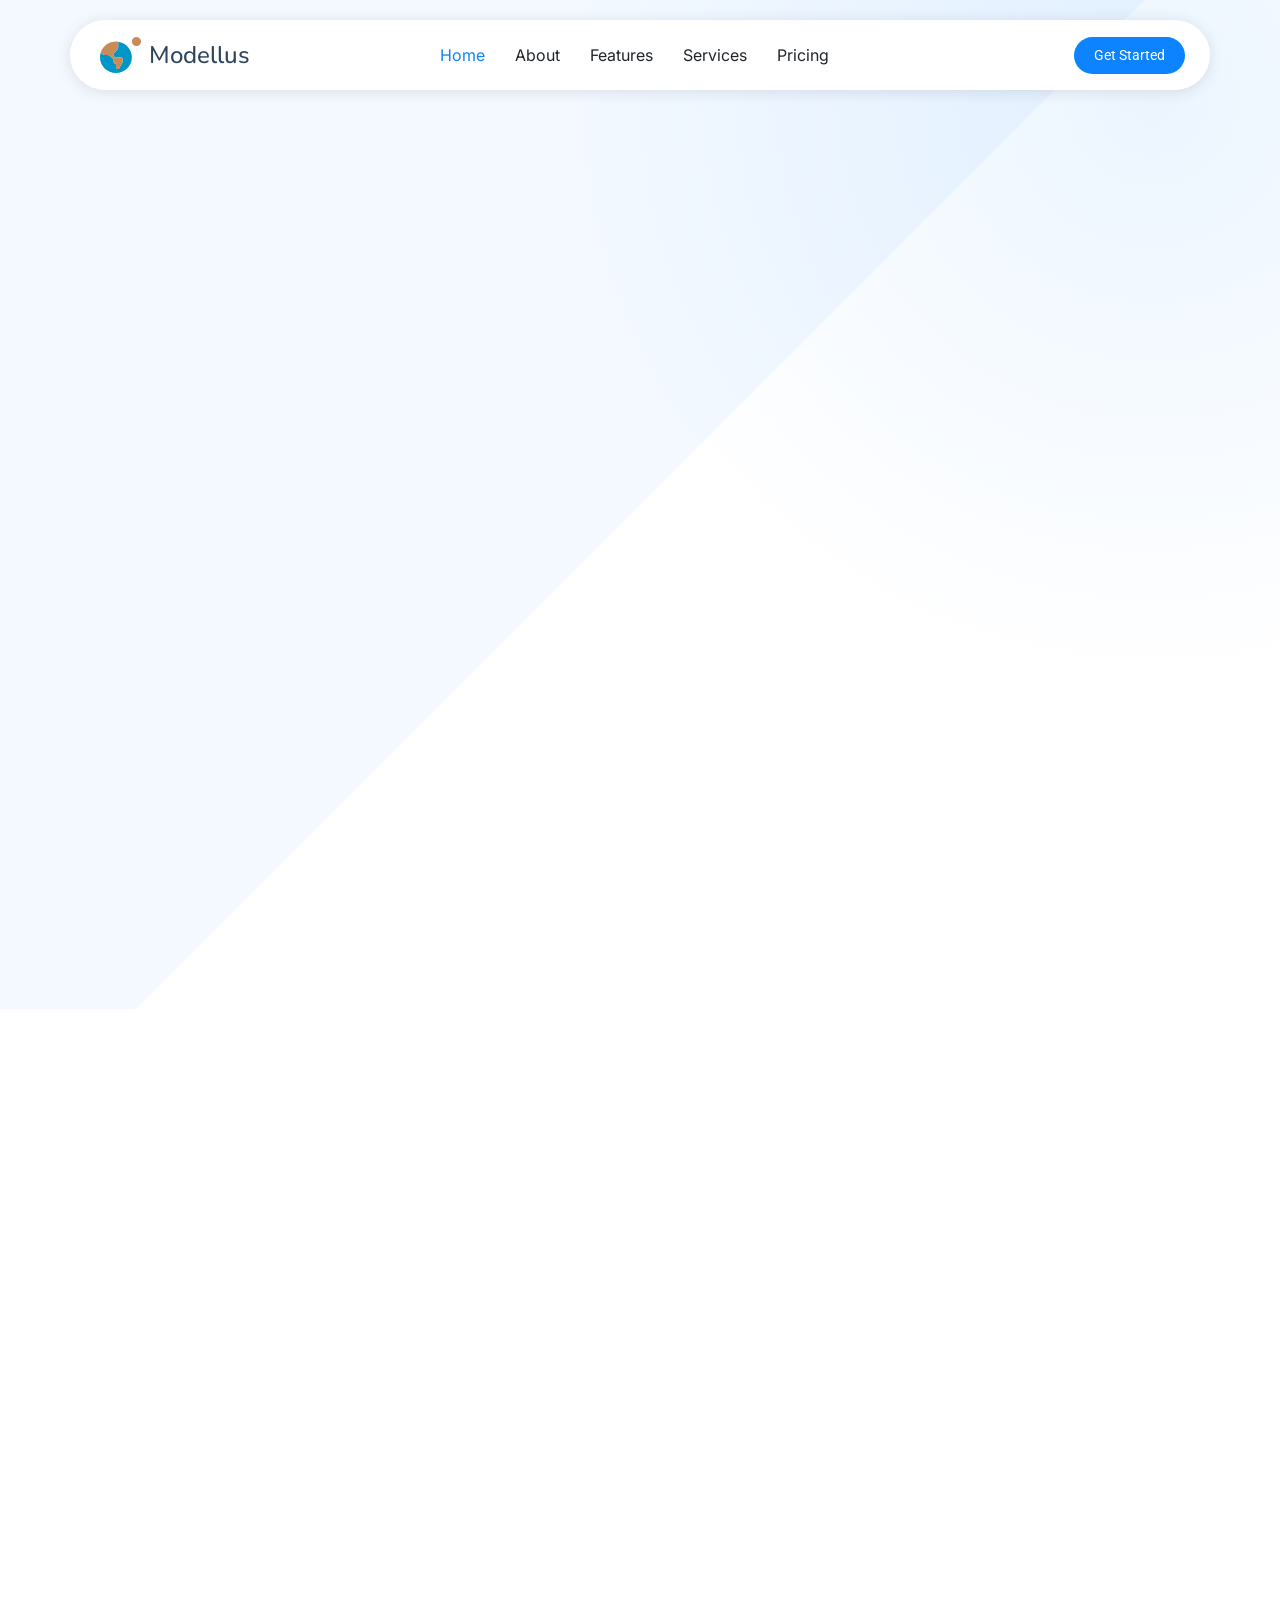
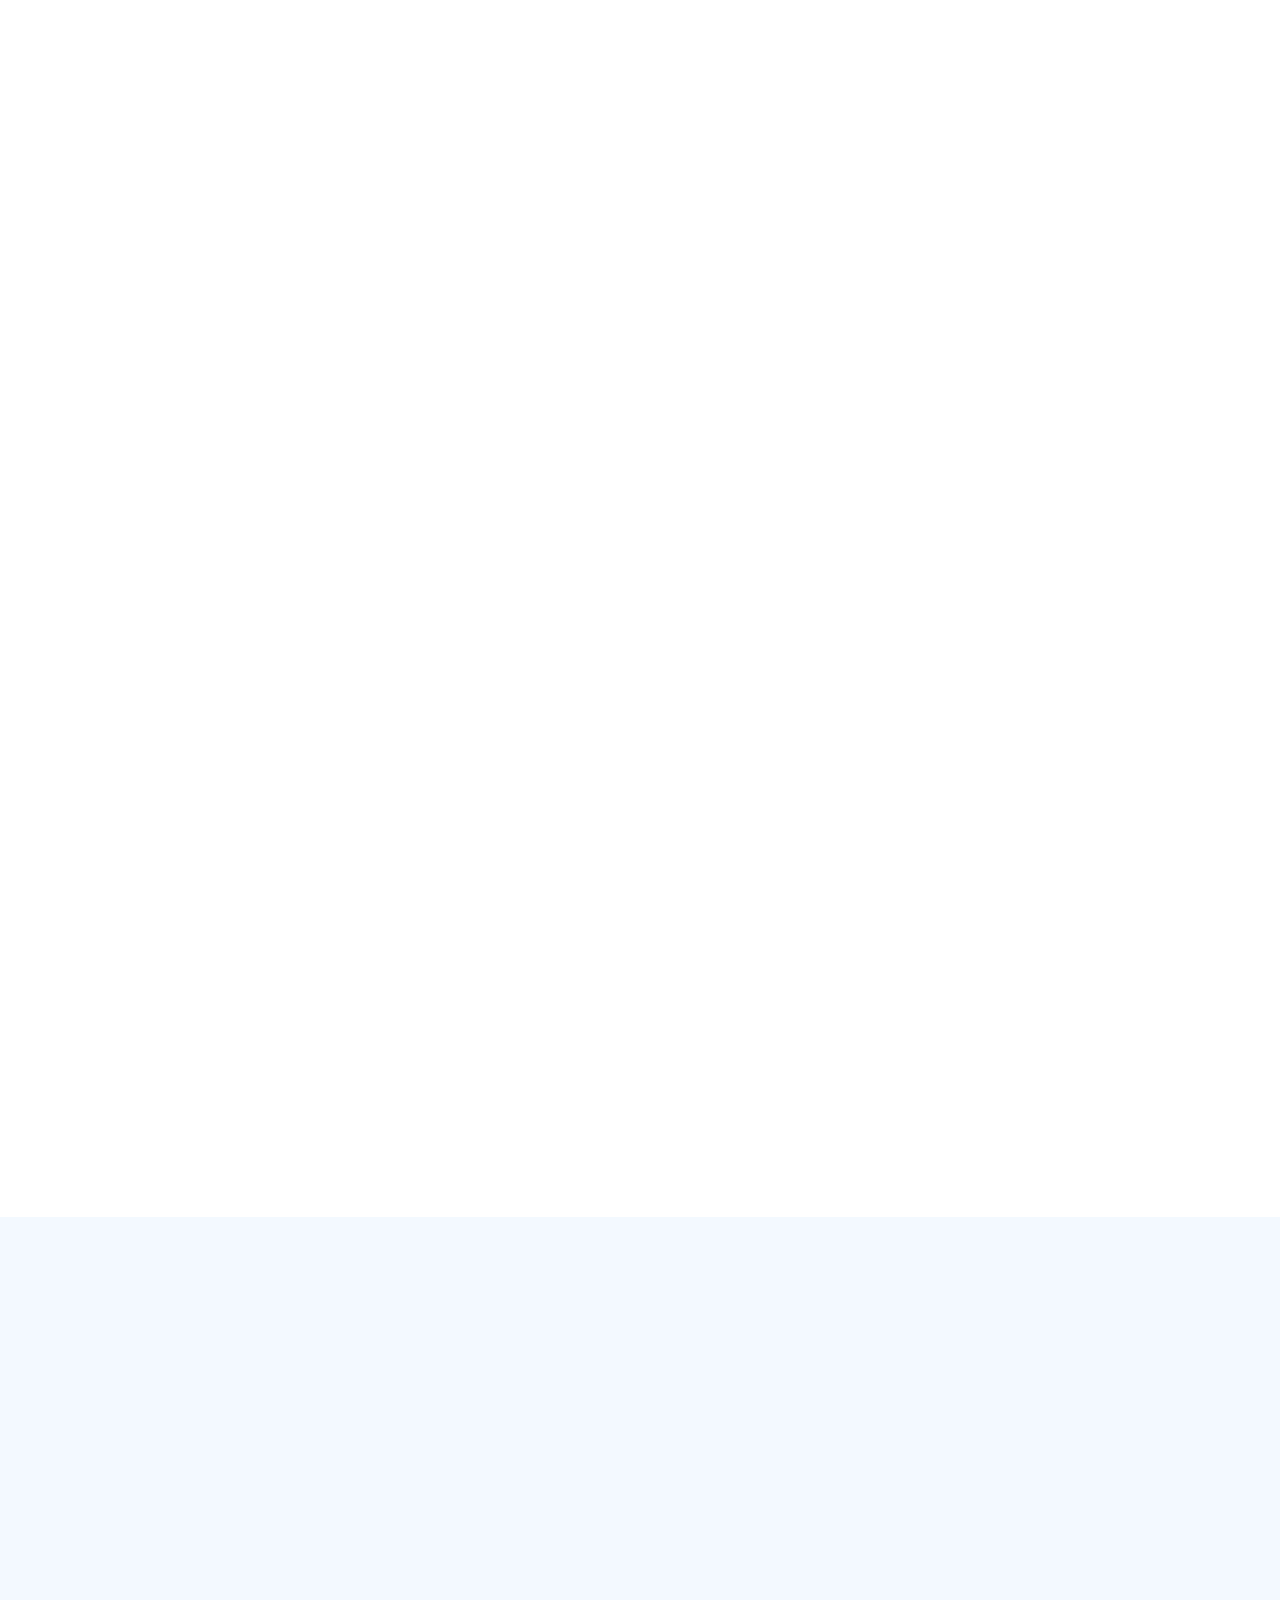
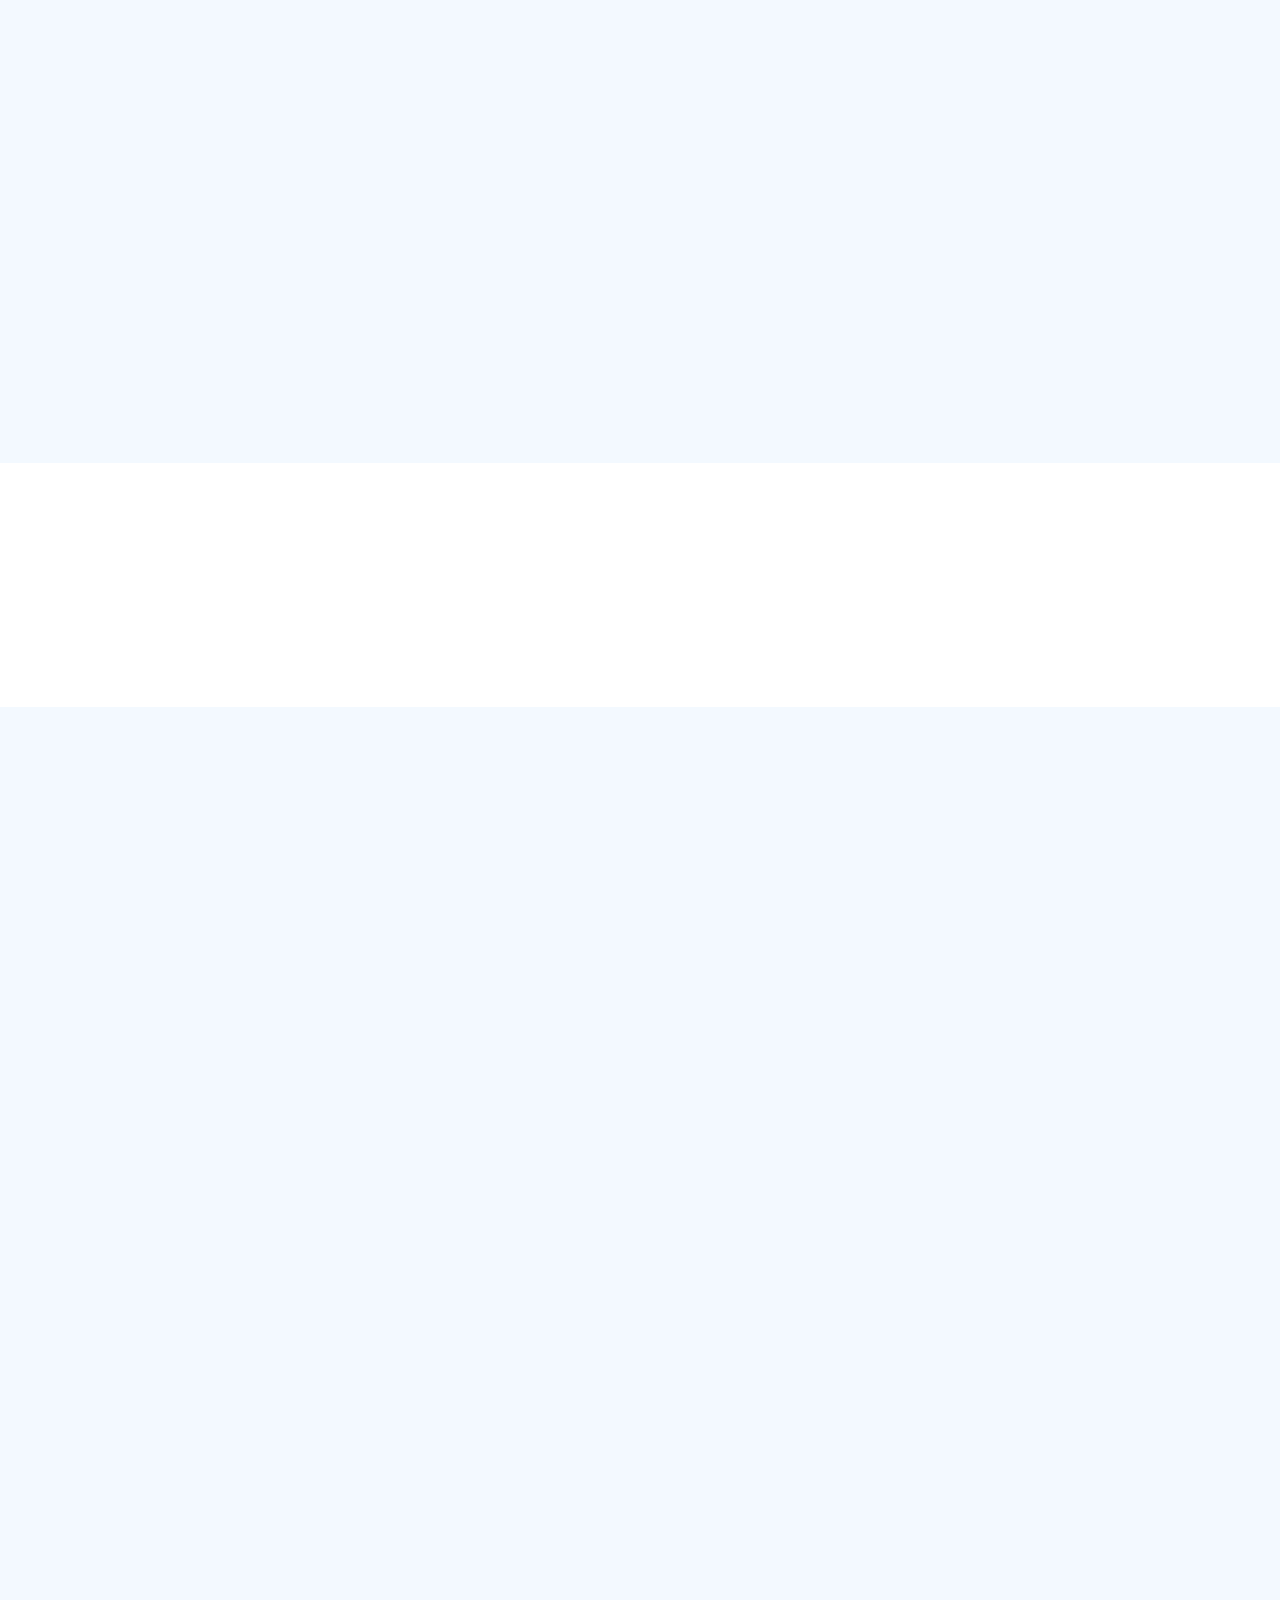
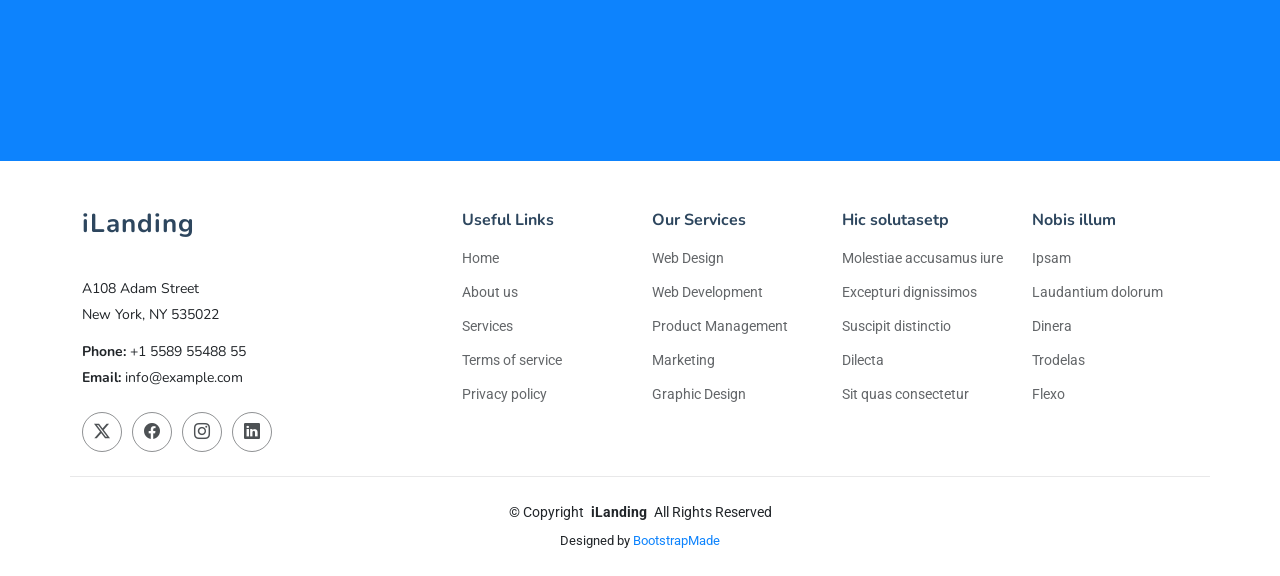
==== index.html @ 8dbeb879 "Site initial draft" ====
<!DOCTYPE html>
<html lang="en">

<head>
  <meta charset="utf-8">
  <meta content="width=device-width, initial-scale=1.0" name="viewport">
  <title>Index - iLanding Bootstrap Template</title>
  <meta name="description" content="">
  <meta name="keywords" content="">

  <!-- Favicons -->
  <link rel="icon" type="image/svg+xml" href="assets/img/modellus.svg">
  
  <!-- Fonts -->
  <link href="https://fonts.googleapis.com" rel="preconnect">
  <link href="https://fonts.gstatic.com" rel="preconnect" crossorigin>
  <link href="https://fonts.googleapis.com/css2?family=Roboto:ital,wght@0,100;0,300;0,400;0,500;0,700;0,900;1,100;1,300;1,400;1,500;1,700;1,900&family=Inter:wght@100;200;300;400;500;600;700;800;900&family=Nunito:ital,wght@0,200;0,300;0,400;0,500;0,600;0,700;0,800;0,900;1,200;1,300;1,400;1,500;1,600;1,700;1,800;1,900&display=swap" rel="stylesheet">

  <!-- Vendor CSS Files -->
  <link href="assets/vendor/bootstrap/css/bootstrap.min.css" rel="stylesheet">
  <link href="assets/vendor/bootstrap-icons/bootstrap-icons.css" rel="stylesheet">
  <script src="assets/vendor/fontawesome/fc365cfb25.js"></script>
  <link href="assets/vendor/aos/aos.css" rel="stylesheet">
  <link href="assets/vendor/glightbox/css/glightbox.min.css" rel="stylesheet">
  <link href="assets/vendor/swiper/swiper-bundle.min.css" rel="stylesheet">

  <!-- Main CSS File -->
  <link href="assets/css/main.css" rel="stylesheet">

  <!-- =======================================================
  * Template Name: iLanding
  * Template URL: https://bootstrapmade.com/ilanding-bootstrap-landing-page-template/
  * Updated: Nov 12 2024 with Bootstrap v5.3.3
  * Author: BootstrapMade.com
  * License: https://bootstrapmade.com/license/
  ======================================================== -->
</head>

<body class="index-page">

  <header id="header" class="header d-flex align-items-center fixed-top">
    <div class="header-container container-fluid container-xl position-relative d-flex align-items-center justify-content-between">

      <a href="index.html" class="logo d-flex align-items-center me-auto me-xl-0">
        <img src="assets/img/modellus.svg" alt="">
        <h1 class="sitename">Modellus</h1>
      </a>

      <nav id="navmenu" class="navmenu">
        <ul>
          <li><a href="#hero" class="active">Home</a></li>
          <li><a href="#about">About</a></li>
          <li><a href="#features">Features</a></li>
          <li><a href="#services">Services</a></li>
          <li><a href="#pricing">Pricing</a></li>
        </ul>
        <i class="mobile-nav-toggle d-xl-none bi bi-list"></i>
      </nav>

      <a class="btn-getstarted" href="https://app.modellus.science">Get Started</a>

    </div>
  </header>

  <main class="main">

    <!-- Hero Section -->
    <section id="hero" class="hero section">

      <div class="container" data-aos="fade-up" data-aos-delay="100">

        <div class="row align-items-center">
          <div class="col-lg-6">
            <div class="hero-content" data-aos="fade-up" data-aos-delay="200">
              <div class="company-badge mb-4">
                <i class="fa-solid fa-function fa-xl"></i>
                &nbsp;&nbsp;Interactive math and science learning
              </div>

              <h1 class="mb-4">
                Interactive Learning <br>
                For Math and Science <br>
                <span class="accent-text">Through Simulation</span>
              </h1>

              <p class="mb-4 mb-md-5">
                Build, simulate, and analyze mathematical models with ease. 
                Explore complex scientific concepts through interactive visualizations and gain a deeper understanding of the world around you.
              </p>

              <div class="hero-buttons">
                <a href="https://app.modellus.science" class="btn btn-primary me-0 me-sm-2 mx-1">Get Started</a>
                <!--<a href="https://www.youtube.com/watch?v=Y7f98aduVJ8" class="btn btn-link mt-2 mt-sm-0 glightbox">
                  <i class="bi bi-play-circle me-1"></i>
                  Play Video
                </a>-->
              </div>
            </div>
          </div>

          <div class="col-lg-6">
            <div class="hero-image" data-aos="zoom-out" data-aos-delay="300">
              <img src="assets/img/illustration-1.webp" alt="Hero Image" class="img-fluid">

              <div class="customers-badge">
                <div class="customer-avatars">
                  <img src="assets/img/Student 1.png" alt="Maria" class="avatar">
                  <img src="assets/img/Teacher 1.png" alt="Dimitrius" class="avatar">
                  <img src="assets/img/Student 3.png" alt="John" class="avatar">
                  <img src="assets/img/Student 2.png" alt="Sara" class="avatar">
                  <img src="assets/img/avatar-5.webp" alt="Pedri" class="avatar">
                  <span class="avatar more">12+</span>
                </div>
                <p class="mb-0 mt-2">Used in 12,000+ classrooms and universities around the world.</p>
              </div>
            </div>
          </div>
        </div>

        <div class="row stats-row gy-4 mt-5" data-aos="fade-up" data-aos-delay="500">
          <div class="col-lg-3 col-md-6">
            <div class="stat-item">
              <div class="stat-icon">
                <i class="fa-light fa-trophy fa-xl"></i>
              </div>
              <div class="stat-content">
                <h4>3x Won Awards</h4>
                <p class="mb-0">Best app for education</p>
              </div>
            </div>
          </div>
          <div class="col-lg-3 col-md-6">
            <div class="stat-item">
              <div class="stat-icon">
                <i class="fa-light fa-graduation-cap fa-xl"></i>
              </div>
              <div class="stat-content">
                <h4>6.5k Publications</h4>
                <p class="mb-0">Research papers</p>
              </div>
            </div>
          </div>
          <div class="col-lg-3 col-md-6">
            <div class="stat-item">
              <div class="stat-icon">
                <i class="fa-light fa-globe fa-xl"></i>
              </div>
              <div class="stat-content">
                <h4>80+ Countries</h4>
                <p class="mb-0">In several languages</p>
              </div>
            </div>
          </div>
          <div class="col-lg-3 col-md-6">
            <div class="stat-item">
              <div class="stat-icon">
                <i class="fa-light fa-square-root-variable fa-xl"></i>
              </div>
              <div class="stat-content">
                <h4>100k Models</h4>
                <p class="mb-0">Imagined & explored</p>
              </div>
            </div>
          </div>
        </div>

      </div>

    </section><!-- /Hero Section -->

    <!-- About Section -->
    <section id="about" class="about section">

      <div class="container" data-aos="fade-up" data-aos-delay="100">

        <div class="row gy-4 align-items-center justify-content-between">

          <div class="col-xl-5" data-aos="fade-up" data-aos-delay="200">
            <span class="about-meta">MORE ABOUT US</span>
            <h2 class="about-title">Voluptas enim suscipit temporibus</h2>
            <p class="about-description">Sed ut perspiciatis unde omnis iste natus error sit voluptatem accusantium doloremque laudantium, totam rem aperiam, eaque ipsa quae ab illo inventore veritatis et quasi architecto beatae vitae dicta sunt explicabo.</p>

            <div class="row feature-list-wrapper">
              <div class="col-md-6">
                <ul class="feature-list">
                  <li><i class="bi bi-check-circle-fill"></i> Lorem ipsum dolor sit amet</li>
                  <li><i class="bi bi-check-circle-fill"></i> Consectetur adipiscing elit</li>
                  <li><i class="bi bi-check-circle-fill"></i> Sed do eiusmod tempor</li>
                </ul>
              </div>
              <div class="col-md-6">
                <ul class="feature-list">
                  <li><i class="bi bi-check-circle-fill"></i> Incididunt ut labore et</li>
                  <li><i class="bi bi-check-circle-fill"></i> Dolore magna aliqua</li>
                  <li><i class="bi bi-check-circle-fill"></i> Ut enim ad minim veniam</li>
                </ul>
              </div>
            </div>

            <div class="info-wrapper">
              <div class="row gy-4">
                <div class="col-lg-5">
                  <div class="profile d-flex align-items-center gap-3">
                    <img src="assets/img/Student 1.png" alt="CEO Profile" class="profile-image">
                    <div>
                      <h4 class="profile-name">Mario Smith</h4>
                      <p class="profile-position">CEO &amp; Founder</p>
                    </div>
                  </div>
                </div>
                <div class="col-lg-7">
                  <div class="contact-info d-flex align-items-center gap-2">
                    <i class="bi bi-telephone-fill"></i>
                    <div>
                      <p class="contact-label">Call us anytime</p>
                      <p class="contact-number">+123 456-789</p>
                    </div>
                  </div>
                </div>
              </div>
            </div>
          </div>

          <div class="col-xl-6" data-aos="fade-up" data-aos-delay="300">
            <div class="image-wrapper">
              <div class="images position-relative" data-aos="zoom-out" data-aos-delay="400">
                <img src="assets/img/about-5.webp" alt="Business Meeting" class="img-fluid main-image rounded-4">
                <img src="assets/img/about-2.webp" alt="Team Discussion" class="img-fluid small-image rounded-4">
              </div>
              <div class="experience-badge floating">
                <h3>15+ <span>Years</span></h3>
                <p>Of experience in business service</p>
              </div>
            </div>
          </div>
        </div>

      </div>

    </section><!-- /About Section -->

    <!-- Features Section -->
    <section id="features" class="features section">

      <!-- Section Title -->
      <div class="container section-title" data-aos="fade-up">
        <h2>Features</h2>
        <p>Necessitatibus eius consequatur ex aliquid fuga eum quidem sint consectetur velit</p>
      </div><!-- End Section Title -->

      <div class="container">

        <div class="d-flex justify-content-center">

          <ul class="nav nav-tabs" data-aos="fade-up" data-aos-delay="100">

            <li class="nav-item">
              <a class="nav-link active show" data-bs-toggle="tab" data-bs-target="#features-tab-1">
                <h4>Modisit</h4>
              </a>
            </li><!-- End tab nav item -->

            <li class="nav-item">
              <a class="nav-link" data-bs-toggle="tab" data-bs-target="#features-tab-2">
                <h4>Praesenti</h4>
              </a><!-- End tab nav item -->

            </li>
            <li class="nav-item">
              <a class="nav-link" data-bs-toggle="tab" data-bs-target="#features-tab-3">
                <h4>Explica</h4>
              </a>
            </li><!-- End tab nav item -->

          </ul>

        </div>

        <div class="tab-content" data-aos="fade-up" data-aos-delay="200">

          <div class="tab-pane fade active show" id="features-tab-1">
            <div class="row">
              <div class="col-lg-6 order-2 order-lg-1 mt-3 mt-lg-0 d-flex flex-column justify-content-center">
                <h3>Voluptatem dignissimos provident</h3>
                <p class="fst-italic">
                  Lorem ipsum dolor sit amet, consectetur adipiscing elit, sed do eiusmod tempor incididunt ut labore et dolore
                  magna aliqua.
                </p>
                <ul>
                  <li><i class="bi bi-check2-all"></i> <span>Ullamco laboris nisi ut aliquip ex ea commodo consequat.</span></li>
                  <li><i class="bi bi-check2-all"></i> <span>Duis aute irure dolor in reprehenderit in voluptate velit.</span></li>
                  <li><i class="bi bi-check2-all"></i> <span>Ullamco laboris nisi ut aliquip ex ea commodo consequat. Duis aute irure dolor in reprehenderit in voluptate trideta storacalaperda mastiro dolore eu fugiat nulla pariatur.</span></li>
                </ul>
              </div>
              <div class="col-lg-6 order-1 order-lg-2 text-center">
                <img src="assets/img/features-illustration-1.webp" alt="" class="img-fluid">
              </div>
            </div>
          </div><!-- End tab content item -->

          <div class="tab-pane fade" id="features-tab-2">
            <div class="row">
              <div class="col-lg-6 order-2 order-lg-1 mt-3 mt-lg-0 d-flex flex-column justify-content-center">
                <h3>Neque exercitationem debitis</h3>
                <p class="fst-italic">
                  Lorem ipsum dolor sit amet, consectetur adipiscing elit, sed do eiusmod tempor incididunt ut labore et dolore
                  magna aliqua.
                </p>
                <ul>
                  <li><i class="bi bi-check2-all"></i> <span>Ullamco laboris nisi ut aliquip ex ea commodo consequat.</span></li>
                  <li><i class="bi bi-check2-all"></i> <span>Duis aute irure dolor in reprehenderit in voluptate velit.</span></li>
                  <li><i class="bi bi-check2-all"></i> <span>Provident mollitia neque rerum asperiores dolores quos qui a. Ipsum neque dolor voluptate nisi sed.</span></li>
                  <li><i class="bi bi-check2-all"></i> <span>Ullamco laboris nisi ut aliquip ex ea commodo consequat. Duis aute irure dolor in reprehenderit in voluptate trideta storacalaperda mastiro dolore eu fugiat nulla pariatur.</span></li>
                </ul>
              </div>
              <div class="col-lg-6 order-1 order-lg-2 text-center">
                <img src="assets/img/features-illustration-2.webp" alt="" class="img-fluid">
              </div>
            </div>
          </div><!-- End tab content item -->

          <div class="tab-pane fade" id="features-tab-3">
            <div class="row">
              <div class="col-lg-6 order-2 order-lg-1 mt-3 mt-lg-0 d-flex flex-column justify-content-center">
                <h3>Voluptatibus commodi accusamu</h3>
                <ul>
                  <li><i class="bi bi-check2-all"></i> <span>Ullamco laboris nisi ut aliquip ex ea commodo consequat.</span></li>
                  <li><i class="bi bi-check2-all"></i> <span>Duis aute irure dolor in reprehenderit in voluptate velit.</span></li>
                  <li><i class="bi bi-check2-all"></i> <span>Provident mollitia neque rerum asperiores dolores quos qui a. Ipsum neque dolor voluptate nisi sed.</span></li>
                </ul>
                <p class="fst-italic">
                  Lorem ipsum dolor sit amet, consectetur adipiscing elit, sed do eiusmod tempor incididunt ut labore et dolore
                  magna aliqua.
                </p>
              </div>
              <div class="col-lg-6 order-1 order-lg-2 text-center">
                <img src="assets/img/features-illustration-3.webp" alt="" class="img-fluid">
              </div>
            </div>
          </div><!-- End tab content item -->

        </div>

      </div>

    </section><!-- /Features Section -->

    <!-- Features Cards Section -->
    <section id="features-cards" class="features-cards section">

      <div class="container">

        <div class="row gy-4">

          <div class="col-xl-3 col-md-6" data-aos="zoom-in" data-aos-delay="100">
            <div class="feature-box orange">
              <i class="bi bi-award"></i>
              <h4>Corporis voluptates</h4>
              <p>Consequuntur sunt aut quasi enim aliquam quae harum pariatur laboris nisi ut aliquip</p>
            </div>
          </div><!-- End Feature Borx-->

          <div class="col-xl-3 col-md-6" data-aos="zoom-in" data-aos-delay="200">
            <div class="feature-box blue">
              <i class="bi bi-patch-check"></i>
              <h4>Explicabo consectetur</h4>
              <p>Est autem dicta beatae suscipit. Sint veritatis et sit quasi ab aut inventore</p>
            </div>
          </div><!-- End Feature Borx-->

          <div class="col-xl-3 col-md-6" data-aos="zoom-in" data-aos-delay="300">
            <div class="feature-box green">
              <i class="bi bi-sunrise"></i>
              <h4>Ullamco laboris</h4>
              <p>Excepteur sint occaecat cupidatat non proident, sunt in culpa qui officia deserunt</p>
            </div>
          </div><!-- End Feature Borx-->

          <div class="col-xl-3 col-md-6" data-aos="zoom-in" data-aos-delay="400">
            <div class="feature-box red">
              <i class="bi bi-shield-check"></i>
              <h4>Labore consequatur</h4>
              <p>Aut suscipit aut cum nemo deleniti aut omnis. Doloribus ut maiores omnis facere</p>
            </div>
          </div><!-- End Feature Borx-->

        </div>

      </div>

    </section><!-- /Features Cards Section -->

    <!-- Features 2 Section -->
    <section id="features-2" class="features-2 section">

      <div class="container" data-aos="fade-up" data-aos-delay="100">

        <div class="row align-items-center">

          <div class="col-lg-4">

            <div class="feature-item text-end mb-5" data-aos="fade-right" data-aos-delay="200">
              <div class="d-flex align-items-center justify-content-end gap-4">
                <div class="feature-content">
                  <h3>Use On Any Device</h3>
                  <p>Vestibulum ante ipsum primis in faucibus orci luctus et ultrices posuere cubilia Curae; In ac dui quis mi consectetuer lacinia.</p>
                </div>
                <div class="feature-icon flex-shrink-0">
                  <i class="bi bi-display"></i>
                </div>
              </div>
            </div><!-- End .feature-item -->

            <div class="feature-item text-end mb-5" data-aos="fade-right" data-aos-delay="300">
              <div class="d-flex align-items-center justify-content-end gap-4">
                <div class="feature-content">
                  <h3>Feather Icons</h3>
                  <p>Phasellus ullamcorper ipsum rutrum nunc nunc nonummy metus vestibulum volutpat sapien arcu sed augue aliquam erat volutpat.</p>
                </div>
                <div class="feature-icon flex-shrink-0">
                  <i class="bi bi-feather"></i>
                </div>
              </div>
            </div><!-- End .feature-item -->

            <div class="feature-item text-end" data-aos="fade-right" data-aos-delay="400">
              <div class="d-flex align-items-center justify-content-end gap-4">
                <div class="feature-content">
                  <h3>Retina Ready</h3>
                  <p>Aenean tellus metus bibendum sed posuere ac mattis non nunc vestibulum fringilla purus sit amet fermentum aenean commodo.</p>
                </div>
                <div class="feature-icon flex-shrink-0">
                  <i class="bi bi-eye"></i>
                </div>
              </div>
            </div><!-- End .feature-item -->

          </div>

          <div class="col-lg-4" data-aos="zoom-in" data-aos-delay="200">
            <div class="phone-mockup text-center">
              <img src="assets/img/phone-app-screen.webp" alt="Phone Mockup" class="img-fluid">
            </div>
          </div><!-- End Phone Mockup -->

          <div class="col-lg-4">

            <div class="feature-item mb-5" data-aos="fade-left" data-aos-delay="200">
              <div class="d-flex align-items-center gap-4">
                <div class="feature-icon flex-shrink-0">
                  <i class="bi bi-code-square"></i>
                </div>
                <div class="feature-content">
                  <h3>W3c Valid Code</h3>
                  <p>Donec vitae sapien ut libero venenatis faucibus nullam quis ante etiam sit amet orci eget eros faucibus tincidunt.</p>
                </div>
              </div>
            </div><!-- End .feature-item -->

            <div class="feature-item mb-5" data-aos="fade-left" data-aos-delay="300">
              <div class="d-flex align-items-center gap-4">
                <div class="feature-icon flex-shrink-0">
                  <i class="bi bi-phone"></i>
                </div>
                <div class="feature-content">
                  <h3>Fully Responsive</h3>
                  <p>Maecenas tempus tellus eget condimentum rhoncus sem quam semper libero sit amet adipiscing sem neque sed ipsum.</p>
                </div>
              </div>
            </div><!-- End .feature-item -->

            <div class="feature-item" data-aos="fade-left" data-aos-delay="400">
              <div class="d-flex align-items-center gap-4">
                <div class="feature-icon flex-shrink-0">
                  <i class="bi bi-browser-chrome"></i>
                </div>
                <div class="feature-content">
                  <h3>Browser Compatibility</h3>
                  <p>Nullam dictum felis eu pede mollis pretium integer tincidunt cras dapibus vivamus elementum semper nisi aenean vulputate.</p>
                </div>
              </div>
            </div><!-- End .feature-item -->

          </div>
        </div>

      </div>

    </section><!-- /Features 2 Section -->

    <!-- Call To Action Section -->
    <section id="call-to-action" class="call-to-action section">

      <div class="container" data-aos="fade-up" data-aos-delay="100">

        <div class="row content justify-content-center align-items-center position-relative">
          <div class="col-lg-8 mx-auto text-center">
            <h2 class="display-4 mb-4">Maecenas tempus tellus eget condimentum</h2>
            <p class="mb-4">Vestibulum ante ipsum primis in faucibus orci luctus et ultrices posuere cubilia Curae; Donec velit neque, auctor sit amet aliquam vel</p>
            <a href="#" class="btn btn-cta">Call To Action</a>
          </div>

          <!-- Abstract Background Elements -->
          <div class="shape shape-1">
            <svg viewBox="0 0 200 200" xmlns="http://www.w3.org/2000/svg">
              <path d="M47.1,-57.1C59.9,-45.6,68.5,-28.9,71.4,-10.9C74.2,7.1,71.3,26.3,61.5,41.1C51.7,55.9,35,66.2,16.9,69.2C-1.3,72.2,-21,67.8,-36.9,57.9C-52.8,48,-64.9,32.6,-69.1,15.1C-73.3,-2.4,-69.5,-22,-59.4,-37.1C-49.3,-52.2,-32.8,-62.9,-15.7,-64.9C1.5,-67,34.3,-68.5,47.1,-57.1Z" transform="translate(100 100)"></path>
            </svg>
          </div>

          <div class="shape shape-2">
            <svg viewBox="0 0 200 200" xmlns="http://www.w3.org/2000/svg">
              <path d="M41.3,-49.1C54.4,-39.3,66.6,-27.2,71.1,-12.1C75.6,3,72.4,20.9,63.3,34.4C54.2,47.9,39.2,56.9,23.2,62.3C7.1,67.7,-10,69.4,-24.8,64.1C-39.7,58.8,-52.3,46.5,-60.1,31.5C-67.9,16.4,-70.9,-1.4,-66.3,-16.6C-61.8,-31.8,-49.7,-44.3,-36.3,-54C-22.9,-63.7,-8.2,-70.6,3.6,-75.1C15.4,-79.6,28.2,-58.9,41.3,-49.1Z" transform="translate(100 100)"></path>
            </svg>
          </div>

          <!-- Dot Pattern Groups -->
          <div class="dots dots-1">
            <svg viewBox="0 0 100 100" xmlns="http://www.w3.org/2000/svg">
              <pattern id="dot-pattern" x="0" y="0" width="20" height="20" patternUnits="userSpaceOnUse">
                <circle cx="2" cy="2" r="2" fill="currentColor"></circle>
              </pattern>
              <rect width="100" height="100" fill="url(#dot-pattern)"></rect>
            </svg>
          </div>

          <div class="dots dots-2">
            <svg viewBox="0 0 100 100" xmlns="http://www.w3.org/2000/svg">
              <pattern id="dot-pattern-2" x="0" y="0" width="20" height="20" patternUnits="userSpaceOnUse">
                <circle cx="2" cy="2" r="2" fill="currentColor"></circle>
              </pattern>
              <rect width="100" height="100" fill="url(#dot-pattern-2)"></rect>
            </svg>
          </div>

          <div class="shape shape-3">
            <svg viewBox="0 0 200 200" xmlns="http://www.w3.org/2000/svg">
              <path d="M43.3,-57.1C57.4,-46.5,71.1,-32.6,75.3,-16.2C79.5,0.2,74.2,19.1,65.1,35.3C56,51.5,43.1,65,27.4,71.7C11.7,78.4,-6.8,78.3,-23.9,72.4C-41,66.5,-56.7,54.8,-65.4,39.2C-74.1,23.6,-75.8,4,-71.7,-13.2C-67.6,-30.4,-57.7,-45.2,-44.3,-56.1C-30.9,-67,-15.5,-74,0.7,-74.9C16.8,-75.8,33.7,-70.7,43.3,-57.1Z" transform="translate(100 100)"></path>
            </svg>
          </div>
        </div>

      </div>

    </section><!-- /Call To Action Section -->

    <!-- Clients Section -->
    <section id="clients" class="clients section">

      <div class="container" data-aos="fade-up" data-aos-delay="100">

        <div class="swiper init-swiper">
          <script type="application/json" class="swiper-config">
            {
              "loop": true,
              "speed": 600,
              "autoplay": {
                "delay": 5000
              },
              "slidesPerView": "auto",
              "pagination": {
                "el": ".swiper-pagination",
                "type": "bullets",
                "clickable": true
              },
              "breakpoints": {
                "320": {
                  "slidesPerView": 2,
                  "spaceBetween": 40
                },
                "480": {
                  "slidesPerView": 3,
                  "spaceBetween": 60
                },
                "640": {
                  "slidesPerView": 4,
                  "spaceBetween": 80
                },
                "992": {
                  "slidesPerView": 6,
                  "spaceBetween": 120
                }
              }
            }
          </script>
          <div class="swiper-wrapper align-items-center">
            <div class="swiper-slide"><img src="assets/img/clients/client-1.png" class="img-fluid" alt=""></div>
            <div class="swiper-slide"><img src="assets/img/clients/client-2.png" class="img-fluid" alt=""></div>
            <div class="swiper-slide"><img src="assets/img/clients/client-3.png" class="img-fluid" alt=""></div>
            <div class="swiper-slide"><img src="assets/img/clients/client-4.png" class="img-fluid" alt=""></div>
            <div class="swiper-slide"><img src="assets/img/clients/client-5.png" class="img-fluid" alt=""></div>
            <div class="swiper-slide"><img src="assets/img/clients/client-6.png" class="img-fluid" alt=""></div>
            <div class="swiper-slide"><img src="assets/img/clients/client-7.png" class="img-fluid" alt=""></div>
            <div class="swiper-slide"><img src="assets/img/clients/client-8.png" class="img-fluid" alt=""></div>
          </div>
          <div class="swiper-pagination"></div>
        </div>

      </div>

    </section><!-- /Clients Section -->

    <!-- Testimonials Section -->
    <section id="testimonials" class="testimonials section light-background">

      <!-- Section Title -->
      <div class="container section-title" data-aos="fade-up">
        <h2>Testimonials</h2>
        <p>Necessitatibus eius consequatur ex aliquid fuga eum quidem sint consectetur velit</p>
      </div><!-- End Section Title -->

      <div class="container">

        <div class="row g-5">

          <div class="col-lg-6" data-aos="fade-up" data-aos-delay="100">
            <div class="testimonial-item">
              <img src="assets/img/testimonials/testimonials-1.jpg" class="testimonial-img" alt="">
              <h3>Saul Goodman</h3>
              <h4>Ceo &amp; Founder</h4>
              <div class="stars">
                <i class="bi bi-star-fill"></i><i class="bi bi-star-fill"></i><i class="bi bi-star-fill"></i><i class="bi bi-star-fill"></i><i class="bi bi-star-fill"></i>
              </div>
              <p>
                <i class="bi bi-quote quote-icon-left"></i>
                <span>Proin iaculis purus consequat sem cure digni ssim donec porttitora entum suscipit rhoncus. Accusantium quam, ultricies eget id, aliquam eget nibh et. Maecen aliquam, risus at semper.</span>
                <i class="bi bi-quote quote-icon-right"></i>
              </p>
            </div>
          </div><!-- End testimonial item -->

          <div class="col-lg-6" data-aos="fade-up" data-aos-delay="200">
            <div class="testimonial-item">
              <img src="assets/img/testimonials/testimonials-2.jpg" class="testimonial-img" alt="">
              <h3>Sara Wilsson</h3>
              <h4>Designer</h4>
              <div class="stars">
                <i class="bi bi-star-fill"></i><i class="bi bi-star-fill"></i><i class="bi bi-star-fill"></i><i class="bi bi-star-fill"></i><i class="bi bi-star-fill"></i>
              </div>
              <p>
                <i class="bi bi-quote quote-icon-left"></i>
                <span>Export tempor illum tamen malis malis eram quae irure esse labore quem cillum quid cillum eram malis quorum velit fore eram velit sunt aliqua noster fugiat irure amet legam anim culpa.</span>
                <i class="bi bi-quote quote-icon-right"></i>
              </p>
            </div>
          </div><!-- End testimonial item -->

          <div class="col-lg-6" data-aos="fade-up" data-aos-delay="300">
            <div class="testimonial-item">
              <img src="assets/img/testimonials/testimonials-3.jpg" class="testimonial-img" alt="">
              <h3>Jena Karlis</h3>
              <h4>Store Owner</h4>
              <div class="stars">
                <i class="bi bi-star-fill"></i><i class="bi bi-star-fill"></i><i class="bi bi-star-fill"></i><i class="bi bi-star-fill"></i><i class="bi bi-star-fill"></i>
              </div>
              <p>
                <i class="bi bi-quote quote-icon-left"></i>
                <span>Enim nisi quem export duis labore cillum quae magna enim sint quorum nulla quem veniam duis minim tempor labore quem eram duis noster aute amet eram fore quis sint minim.</span>
                <i class="bi bi-quote quote-icon-right"></i>
              </p>
            </div>
          </div><!-- End testimonial item -->

          <div class="col-lg-6" data-aos="fade-up" data-aos-delay="400">
            <div class="testimonial-item">
              <img src="assets/img/testimonials/testimonials-4.jpg" class="testimonial-img" alt="">
              <h3>Matt Brandon</h3>
              <h4>Freelancer</h4>
              <div class="stars">
                <i class="bi bi-star-fill"></i><i class="bi bi-star-fill"></i><i class="bi bi-star-fill"></i><i class="bi bi-star-fill"></i><i class="bi bi-star-fill"></i>
              </div>
              <p>
                <i class="bi bi-quote quote-icon-left"></i>
                <span>Fugiat enim eram quae cillum dolore dolor amet nulla culpa multos export minim fugiat minim velit minim dolor enim duis veniam ipsum anim magna sunt elit fore quem dolore labore illum veniam.</span>
                <i class="bi bi-quote quote-icon-right"></i>
              </p>
            </div>
          </div><!-- End testimonial item -->

        </div>

      </div>

    </section><!-- /Testimonials Section -->

    <!-- Stats Section -->
    <section id="stats" class="stats section">

      <div class="container" data-aos="fade-up" data-aos-delay="100">

        <div class="row gy-4">

          <div class="col-lg-3 col-md-6">
            <div class="stats-item text-center w-100 h-100">
              <span data-purecounter-start="0" data-purecounter-end="232" data-purecounter-duration="1" class="purecounter"></span>
              <p>Clients</p>
            </div>
          </div><!-- End Stats Item -->

          <div class="col-lg-3 col-md-6">
            <div class="stats-item text-center w-100 h-100">
              <span data-purecounter-start="0" data-purecounter-end="521" data-purecounter-duration="1" class="purecounter"></span>
              <p>Projects</p>
            </div>
          </div><!-- End Stats Item -->

          <div class="col-lg-3 col-md-6">
            <div class="stats-item text-center w-100 h-100">
              <span data-purecounter-start="0" data-purecounter-end="1453" data-purecounter-duration="1" class="purecounter"></span>
              <p>Hours Of Support</p>
            </div>
          </div><!-- End Stats Item -->

          <div class="col-lg-3 col-md-6">
            <div class="stats-item text-center w-100 h-100">
              <span data-purecounter-start="0" data-purecounter-end="32" data-purecounter-duration="1" class="purecounter"></span>
              <p>Workers</p>
            </div>
          </div><!-- End Stats Item -->

        </div>

      </div>

    </section><!-- /Stats Section -->

    <!-- Services Section -->
    <section id="services" class="services section light-background">

      <!-- Section Title -->
      <div class="container section-title" data-aos="fade-up">
        <h2>Services</h2>
        <p>Necessitatibus eius consequatur ex aliquid fuga eum quidem sint consectetur velit</p>
      </div><!-- End Section Title -->

      <div class="container" data-aos="fade-up" data-aos-delay="100">

        <div class="row g-4">

          <div class="col-lg-6" data-aos="fade-up" data-aos-delay="100">
            <div class="service-card d-flex">
              <div class="icon flex-shrink-0">
                <i class="bi bi-activity"></i>
              </div>
              <div>
                <h3>Nesciunt Mete</h3>
                <p>Provident nihil minus qui consequatur non omnis maiores. Eos accusantium minus dolores iure perferendis tempore et consequatur.</p>
                <a href="service-details.html" class="read-more">Read More <i class="bi bi-arrow-right"></i></a>
              </div>
            </div>
          </div><!-- End Service Card -->

          <div class="col-lg-6" data-aos="fade-up" data-aos-delay="200">
            <div class="service-card d-flex">
              <div class="icon flex-shrink-0">
                <i class="bi bi-diagram-3"></i>
              </div>
              <div>
                <h3>Eosle Commodi</h3>
                <p>Ut autem aut autem non a. Sint sint sit facilis nam iusto sint. Libero corrupti neque eum hic non ut nesciunt dolorem.</p>
                <a href="service-details.html" class="read-more">Read More <i class="bi bi-arrow-right"></i></a>
              </div>
            </div>
          </div><!-- End Service Card -->

          <div class="col-lg-6" data-aos="fade-up" data-aos-delay="300">
            <div class="service-card d-flex">
              <div class="icon flex-shrink-0">
                <i class="bi bi-easel"></i>
              </div>
              <div>
                <h3>Ledo Markt</h3>
                <p>Ut excepturi voluptatem nisi sed. Quidem fuga consequatur. Minus ea aut. Vel qui id voluptas adipisci eos earum corrupti.</p>
                <a href="service-details.html" class="read-more">Read More <i class="bi bi-arrow-right"></i></a>
              </div>
            </div>
          </div><!-- End Service Card -->

          <div class="col-lg-6" data-aos="fade-up" data-aos-delay="400">
            <div class="service-card d-flex">
              <div class="icon flex-shrink-0">
                <i class="bi bi-clipboard-data"></i>
              </div>
              <div>
                <h3>Asperiores Commodit</h3>
                <p>Non et temporibus minus omnis sed dolor esse consequatur. Cupiditate sed error ea fuga sit provident adipisci neque.</p>
                <a href="service-details.html" class="read-more">Read More <i class="bi bi-arrow-right"></i></a>
              </div>
            </div>
          </div><!-- End Service Card -->

        </div>

      </div>

    </section><!-- /Services Section -->

    <!-- Pricing Section -->
    <section id="pricing" class="pricing section light-background">

      <!-- Section Title -->
      <div class="container section-title" data-aos="fade-up">
        <h2>Pricing</h2>
        <p>Necessitatibus eius consequatur ex aliquid fuga eum quidem sint consectetur velit</p>
      </div><!-- End Section Title -->

      <div class="container" data-aos="fade-up" data-aos-delay="100">

        <div class="row g-4 justify-content-center">

          <!-- Basic Plan -->
          <div class="col-lg-4" data-aos="fade-up" data-aos-delay="100">
            <div class="pricing-card">
              <h3>Basic Plan</h3>
              <div class="price">
                <span class="currency">$</span>
                <span class="amount">9.9</span>
                <span class="period">/ month</span>
              </div>
              <p class="description">Sed ut perspiciatis unde omnis iste natus error sit voluptatem accusantium doloremque laudantium totam.</p>

              <h4>Featured Included:</h4>
              <ul class="features-list">
                <li>
                  <i class="bi bi-check-circle-fill"></i>
                  Duis aute irure dolor
                </li>
                <li>
                  <i class="bi bi-check-circle-fill"></i>
                  Excepteur sint occaecat
                </li>
                <li>
                  <i class="bi bi-check-circle-fill"></i>
                  Nemo enim ipsam voluptatem
                </li>
              </ul>

              <a href="#" class="btn btn-primary">
                Buy Now
                <i class="bi bi-arrow-right"></i>
              </a>
            </div>
          </div>

          <!-- Standard Plan -->
          <div class="col-lg-4" data-aos="fade-up" data-aos-delay="200">
            <div class="pricing-card popular">
              <div class="popular-badge">Most Popular</div>
              <h3>Standard Plan</h3>
              <div class="price">
                <span class="currency">$</span>
                <span class="amount">19.9</span>
                <span class="period">/ month</span>
              </div>
              <p class="description">At vero eos et accusamus et iusto odio dignissimos ducimus qui blanditiis praesentium voluptatum.</p>

              <h4>Featured Included:</h4>
              <ul class="features-list">
                <li>
                  <i class="bi bi-check-circle-fill"></i>
                  Lorem ipsum dolor sit amet
                </li>
                <li>
                  <i class="bi bi-check-circle-fill"></i>
                  Consectetur adipiscing elit
                </li>
                <li>
                  <i class="bi bi-check-circle-fill"></i>
                  Sed do eiusmod tempor
                </li>
                <li>
                  <i class="bi bi-check-circle-fill"></i>
                  Ut labore et dolore magna
                </li>
              </ul>

              <a href="#" class="btn btn-light">
                Buy Now
                <i class="bi bi-arrow-right"></i>
              </a>
            </div>
          </div>

          <!-- Premium Plan -->
          <div class="col-lg-4" data-aos="fade-up" data-aos-delay="300">
            <div class="pricing-card">
              <h3>Premium Plan</h3>
              <div class="price">
                <span class="currency">$</span>
                <span class="amount">39.9</span>
                <span class="period">/ month</span>
              </div>
              <p class="description">Quis autem vel eum iure reprehenderit qui in ea voluptate velit esse quam nihil molestiae.</p>

              <h4>Featured Included:</h4>
              <ul class="features-list">
                <li>
                  <i class="bi bi-check-circle-fill"></i>
                  Temporibus autem quibusdam
                </li>
                <li>
                  <i class="bi bi-check-circle-fill"></i>
                  Saepe eveniet ut et voluptates
                </li>
                <li>
                  <i class="bi bi-check-circle-fill"></i>
                  Nam libero tempore soluta
                </li>
                <li>
                  <i class="bi bi-check-circle-fill"></i>
                  Cumque nihil impedit quo
                </li>
                <li>
                  <i class="bi bi-check-circle-fill"></i>
                  Maxime placeat facere possimus
                </li>
              </ul>

              <a href="#" class="btn btn-primary">
                Buy Now
                <i class="bi bi-arrow-right"></i>
              </a>
            </div>
          </div>

        </div>

      </div>

    </section><!-- /Pricing Section -->

    <!-- Faq Section -->
    <section class="faq-9 faq section light-background" id="faq">

      <div class="container">
        <div class="row">

          <div class="col-lg-5" data-aos="fade-up">
            <h2 class="faq-title">Have a question? Check out the FAQ</h2>
            <p class="faq-description">Maecenas tempus tellus eget condimentum rhoncus sem quam semper libero sit amet adipiscing sem neque sed ipsum.</p>
            <div class="faq-arrow d-none d-lg-block" data-aos="fade-up" data-aos-delay="200">
              <svg class="faq-arrow" width="200" height="211" viewBox="0 0 200 211" fill="none" xmlns="http://www.w3.org/2000/svg">
                <path d="M198.804 194.488C189.279 189.596 179.529 185.52 169.407 182.07L169.384 182.049C169.227 181.994 169.07 181.939 168.912 181.884C166.669 181.139 165.906 184.546 167.669 185.615C174.053 189.473 182.761 191.837 189.146 195.695C156.603 195.912 119.781 196.591 91.266 179.049C62.5221 161.368 48.1094 130.695 56.934 98.891C84.5539 98.7247 112.556 84.0176 129.508 62.667C136.396 53.9724 146.193 35.1448 129.773 30.2717C114.292 25.6624 93.7109 41.8875 83.1971 51.3147C70.1109 63.039 59.63 78.433 54.2039 95.0087C52.1221 94.9842 50.0776 94.8683 48.0703 94.6608C30.1803 92.8027 11.2197 83.6338 5.44902 65.1074C-1.88449 41.5699 14.4994 19.0183 27.9202 1.56641C28.6411 0.625793 27.2862 -0.561638 26.5419 0.358501C13.4588 16.4098 -0.221091 34.5242 0.896608 56.5659C1.8218 74.6941 14.221 87.9401 30.4121 94.2058C37.7076 97.0203 45.3454 98.5003 53.0334 98.8449C47.8679 117.532 49.2961 137.487 60.7729 155.283C87.7615 197.081 139.616 201.147 184.786 201.155L174.332 206.827C172.119 208.033 174.345 211.287 176.537 210.105C182.06 207.125 187.582 204.122 193.084 201.144C193.346 201.147 195.161 199.887 195.423 199.868C197.08 198.548 193.084 201.144 195.528 199.81C196.688 199.192 197.846 198.552 199.006 197.935C200.397 197.167 200.007 195.087 198.804 194.488ZM60.8213 88.0427C67.6894 72.648 78.8538 59.1566 92.1207 49.0388C98.8475 43.9065 106.334 39.2953 114.188 36.1439C117.295 34.8947 120.798 33.6609 124.168 33.635C134.365 33.5511 136.354 42.9911 132.638 51.031C120.47 77.4222 86.8639 93.9837 58.0983 94.9666C58.8971 92.6666 59.783 90.3603 60.8213 88.0427Z" fill="currentColor"></path>
              </svg>
            </div>
          </div>

          <div class="col-lg-7" data-aos="fade-up" data-aos-delay="300">
            <div class="faq-container">

              <div class="faq-item faq-active">
                <h3>Non consectetur a erat nam at lectus urna duis?</h3>
                <div class="faq-content">
                  <p>Feugiat pretium nibh ipsum consequat. Tempus iaculis urna id volutpat lacus laoreet non curabitur gravida. Venenatis lectus magna fringilla urna porttitor rhoncus dolor purus non.</p>
                </div>
                <i class="faq-toggle bi bi-chevron-right"></i>
              </div><!-- End Faq item-->

              <div class="faq-item">
                <h3>Feugiat scelerisque varius morbi enim nunc faucibus?</h3>
                <div class="faq-content">
                  <p>Dolor sit amet consectetur adipiscing elit pellentesque habitant morbi. Id interdum velit laoreet id donec ultrices. Fringilla phasellus faucibus scelerisque eleifend donec pretium. Est pellentesque elit ullamcorper dignissim. Mauris ultrices eros in cursus turpis massa tincidunt dui.</p>
                </div>
                <i class="faq-toggle bi bi-chevron-right"></i>
              </div><!-- End Faq item-->

              <div class="faq-item">
                <h3>Dolor sit amet consectetur adipiscing elit pellentesque?</h3>
                <div class="faq-content">
                  <p>Eleifend mi in nulla posuere sollicitudin aliquam ultrices sagittis orci. Faucibus pulvinar elementum integer enim. Sem nulla pharetra diam sit amet nisl suscipit. Rutrum tellus pellentesque eu tincidunt. Lectus urna duis convallis convallis tellus. Urna molestie at elementum eu facilisis sed odio morbi quis</p>
                </div>
                <i class="faq-toggle bi bi-chevron-right"></i>
              </div><!-- End Faq item-->

              <div class="faq-item">
                <h3>Ac odio tempor orci dapibus. Aliquam eleifend mi in nulla?</h3>
                <div class="faq-content">
                  <p>Dolor sit amet consectetur adipiscing elit pellentesque habitant morbi. Id interdum velit laoreet id donec ultrices. Fringilla phasellus faucibus scelerisque eleifend donec pretium. Est pellentesque elit ullamcorper dignissim. Mauris ultrices eros in cursus turpis massa tincidunt dui.</p>
                </div>
                <i class="faq-toggle bi bi-chevron-right"></i>
              </div><!-- End Faq item-->

              <div class="faq-item">
                <h3>Tempus quam pellentesque nec nam aliquam sem et tortor?</h3>
                <div class="faq-content">
                  <p>Molestie a iaculis at erat pellentesque adipiscing commodo. Dignissim suspendisse in est ante in. Nunc vel risus commodo viverra maecenas accumsan. Sit amet nisl suscipit adipiscing bibendum est. Purus gravida quis blandit turpis cursus in</p>
                </div>
                <i class="faq-toggle bi bi-chevron-right"></i>
              </div><!-- End Faq item-->

              <div class="faq-item">
                <h3>Perspiciatis quod quo quos nulla quo illum ullam?</h3>
                <div class="faq-content">
                  <p>Enim ea facilis quaerat voluptas quidem et dolorem. Quis et consequatur non sed in suscipit sequi. Distinctio ipsam dolore et.</p>
                </div>
                <i class="faq-toggle bi bi-chevron-right"></i>
              </div><!-- End Faq item-->

            </div>
          </div>

        </div>
      </div>
    </section><!-- /Faq Section -->

    <!-- Call To Action 2 Section -->
    <section id="call-to-action-2" class="call-to-action-2 section dark-background">

      <div class="container">
        <div class="row justify-content-center" data-aos="zoom-in" data-aos-delay="100">
          <div class="col-xl-10">
            <div class="text-center">
              <h3>Call To Action</h3>
              <p>Duis aute irure dolor in reprehenderit in voluptate velit esse cillum dolore eu fugiat nulla pariatur. Excepteur sint occaecat cupidatat non proident, sunt in culpa qui officia deserunt mollit anim id est laborum.</p>
              <a class="cta-btn" href="#">Call To Action</a>
            </div>
          </div>
        </div>
      </div>

    </section><!-- /Call To Action 2 Section -->

    
  </main>

  <footer id="footer" class="footer">

    <div class="container footer-top">
      <div class="row gy-4">
        <div class="col-lg-4 col-md-6 footer-about">
          <a href="index.html" class="logo d-flex align-items-center">
            <span class="sitename">iLanding</span>
          </a>
          <div class="footer-contact pt-3">
            <p>A108 Adam Street</p>
            <p>New York, NY 535022</p>
            <p class="mt-3"><strong>Phone:</strong> <span>+1 5589 55488 55</span></p>
            <p><strong>Email:</strong> <span>info@example.com</span></p>
          </div>
          <div class="social-links d-flex mt-4">
            <a href=""><i class="bi bi-twitter-x"></i></a>
            <a href=""><i class="bi bi-facebook"></i></a>
            <a href=""><i class="bi bi-instagram"></i></a>
            <a href=""><i class="bi bi-linkedin"></i></a>
          </div>
        </div>

        <div class="col-lg-2 col-md-3 footer-links">
          <h4>Useful Links</h4>
          <ul>
            <li><a href="#">Home</a></li>
            <li><a href="#">About us</a></li>
            <li><a href="#">Services</a></li>
            <li><a href="#">Terms of service</a></li>
            <li><a href="#">Privacy policy</a></li>
          </ul>
        </div>

        <div class="col-lg-2 col-md-3 footer-links">
          <h4>Our Services</h4>
          <ul>
            <li><a href="#">Web Design</a></li>
            <li><a href="#">Web Development</a></li>
            <li><a href="#">Product Management</a></li>
            <li><a href="#">Marketing</a></li>
            <li><a href="#">Graphic Design</a></li>
          </ul>
        </div>

        <div class="col-lg-2 col-md-3 footer-links">
          <h4>Hic solutasetp</h4>
          <ul>
            <li><a href="#">Molestiae accusamus iure</a></li>
            <li><a href="#">Excepturi dignissimos</a></li>
            <li><a href="#">Suscipit distinctio</a></li>
            <li><a href="#">Dilecta</a></li>
            <li><a href="#">Sit quas consectetur</a></li>
          </ul>
        </div>

        <div class="col-lg-2 col-md-3 footer-links">
          <h4>Nobis illum</h4>
          <ul>
            <li><a href="#">Ipsam</a></li>
            <li><a href="#">Laudantium dolorum</a></li>
            <li><a href="#">Dinera</a></li>
            <li><a href="#">Trodelas</a></li>
            <li><a href="#">Flexo</a></li>
          </ul>
        </div>

      </div>
    </div>

    <div class="container copyright text-center mt-4">
      <p>© <span>Copyright</span> <strong class="px-1 sitename">iLanding</strong> <span>All Rights Reserved</span></p>
      <div class="credits">
        <!-- All the links in the footer should remain intact. -->
        <!-- You can delete the links only if you've purchased the pro version. -->
        <!-- Licensing information: https://bootstrapmade.com/license/ -->
        <!-- Purchase the pro version with working PHP/AJAX contact form: [buy-url] -->
        Designed by <a href="https://bootstrapmade.com/">BootstrapMade</a>
      </div>
    </div>

  </footer>

  <!-- Scroll Top -->
  <a href="#" id="scroll-top" class="scroll-top d-flex align-items-center justify-content-center"><i class="bi bi-arrow-up-short"></i></a>

  <!-- Vendor JS Files -->
  <script src="assets/vendor/bootstrap/js/bootstrap.bundle.min.js"></script>
  <script src="assets/vendor/php-email-form/validate.js"></script>
  <script src="assets/vendor/aos/aos.js"></script>
  <script src="assets/vendor/glightbox/js/glightbox.min.js"></script>
  <script src="assets/vendor/swiper/swiper-bundle.min.js"></script>
  <script src="assets/vendor/purecounter/purecounter_vanilla.js"></script>

  <!-- Main JS File -->
  <script src="assets/js/main.js"></script>

</body>

</html>
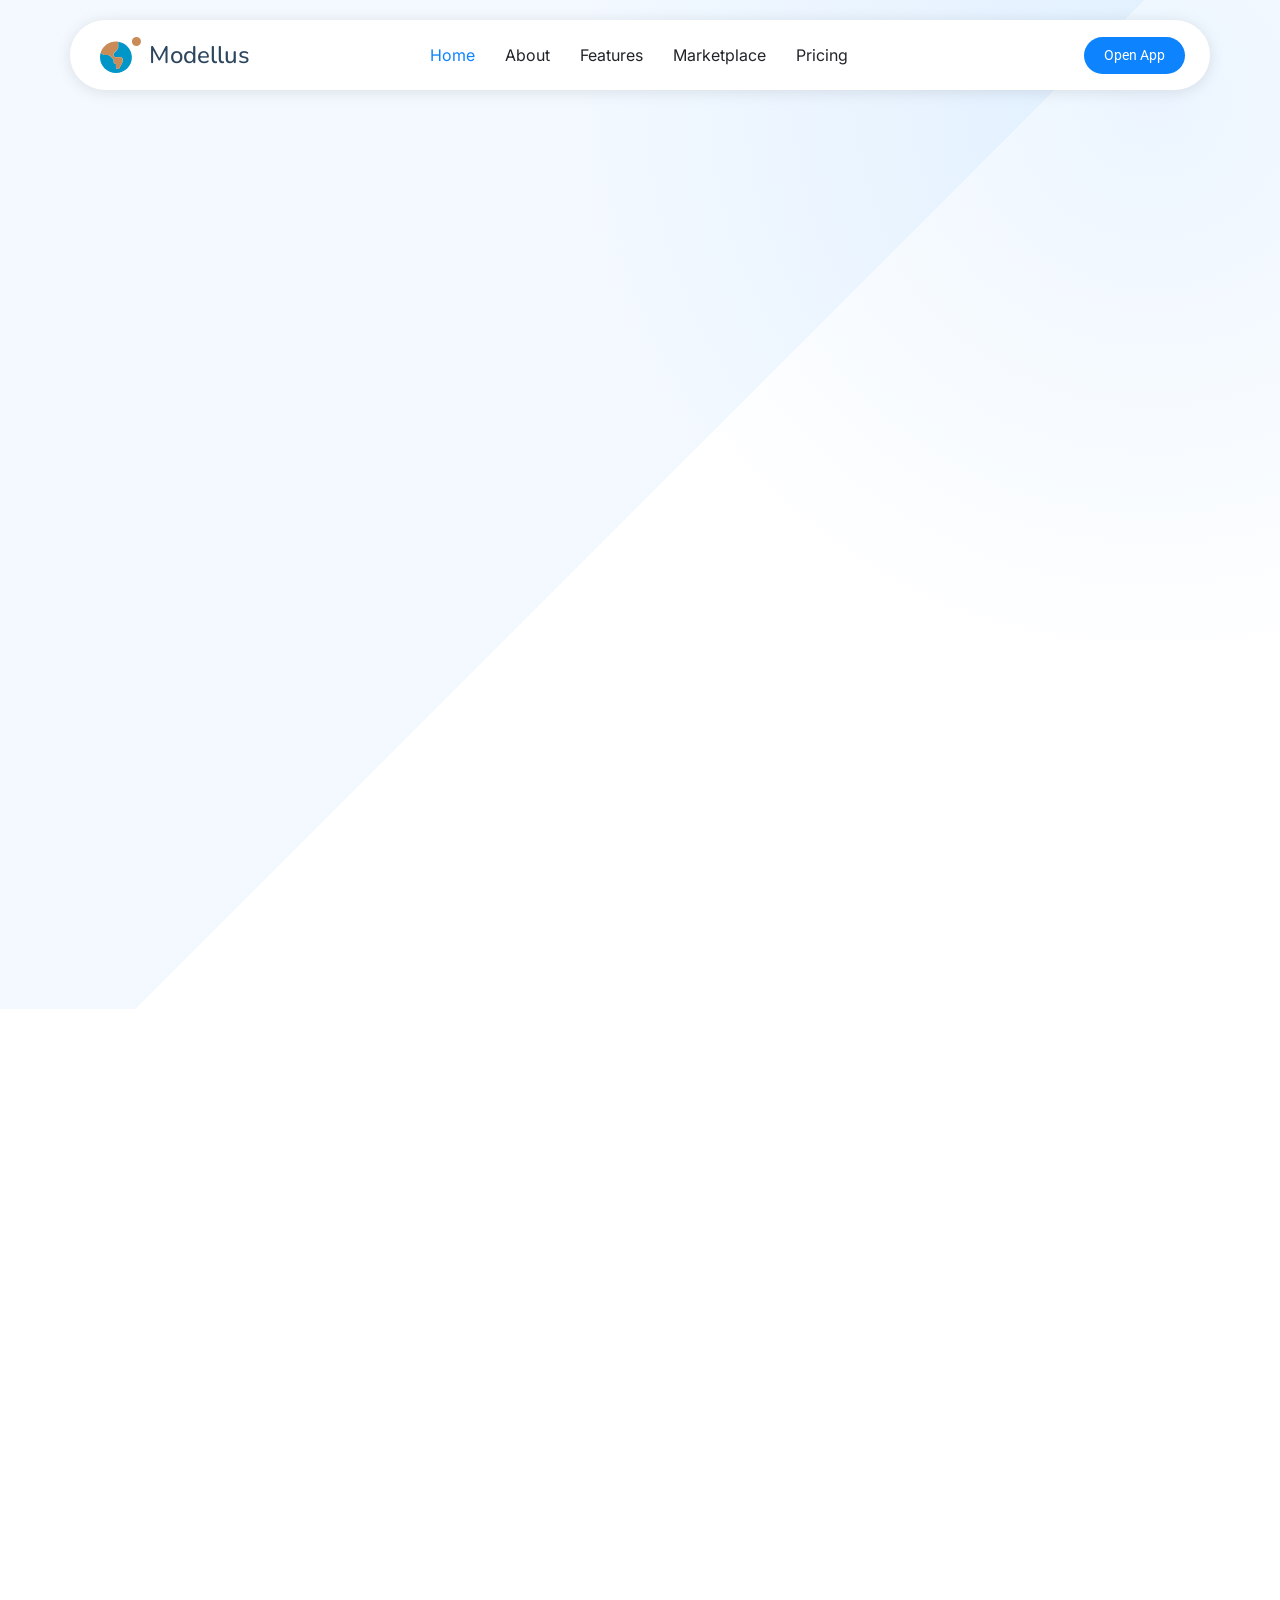
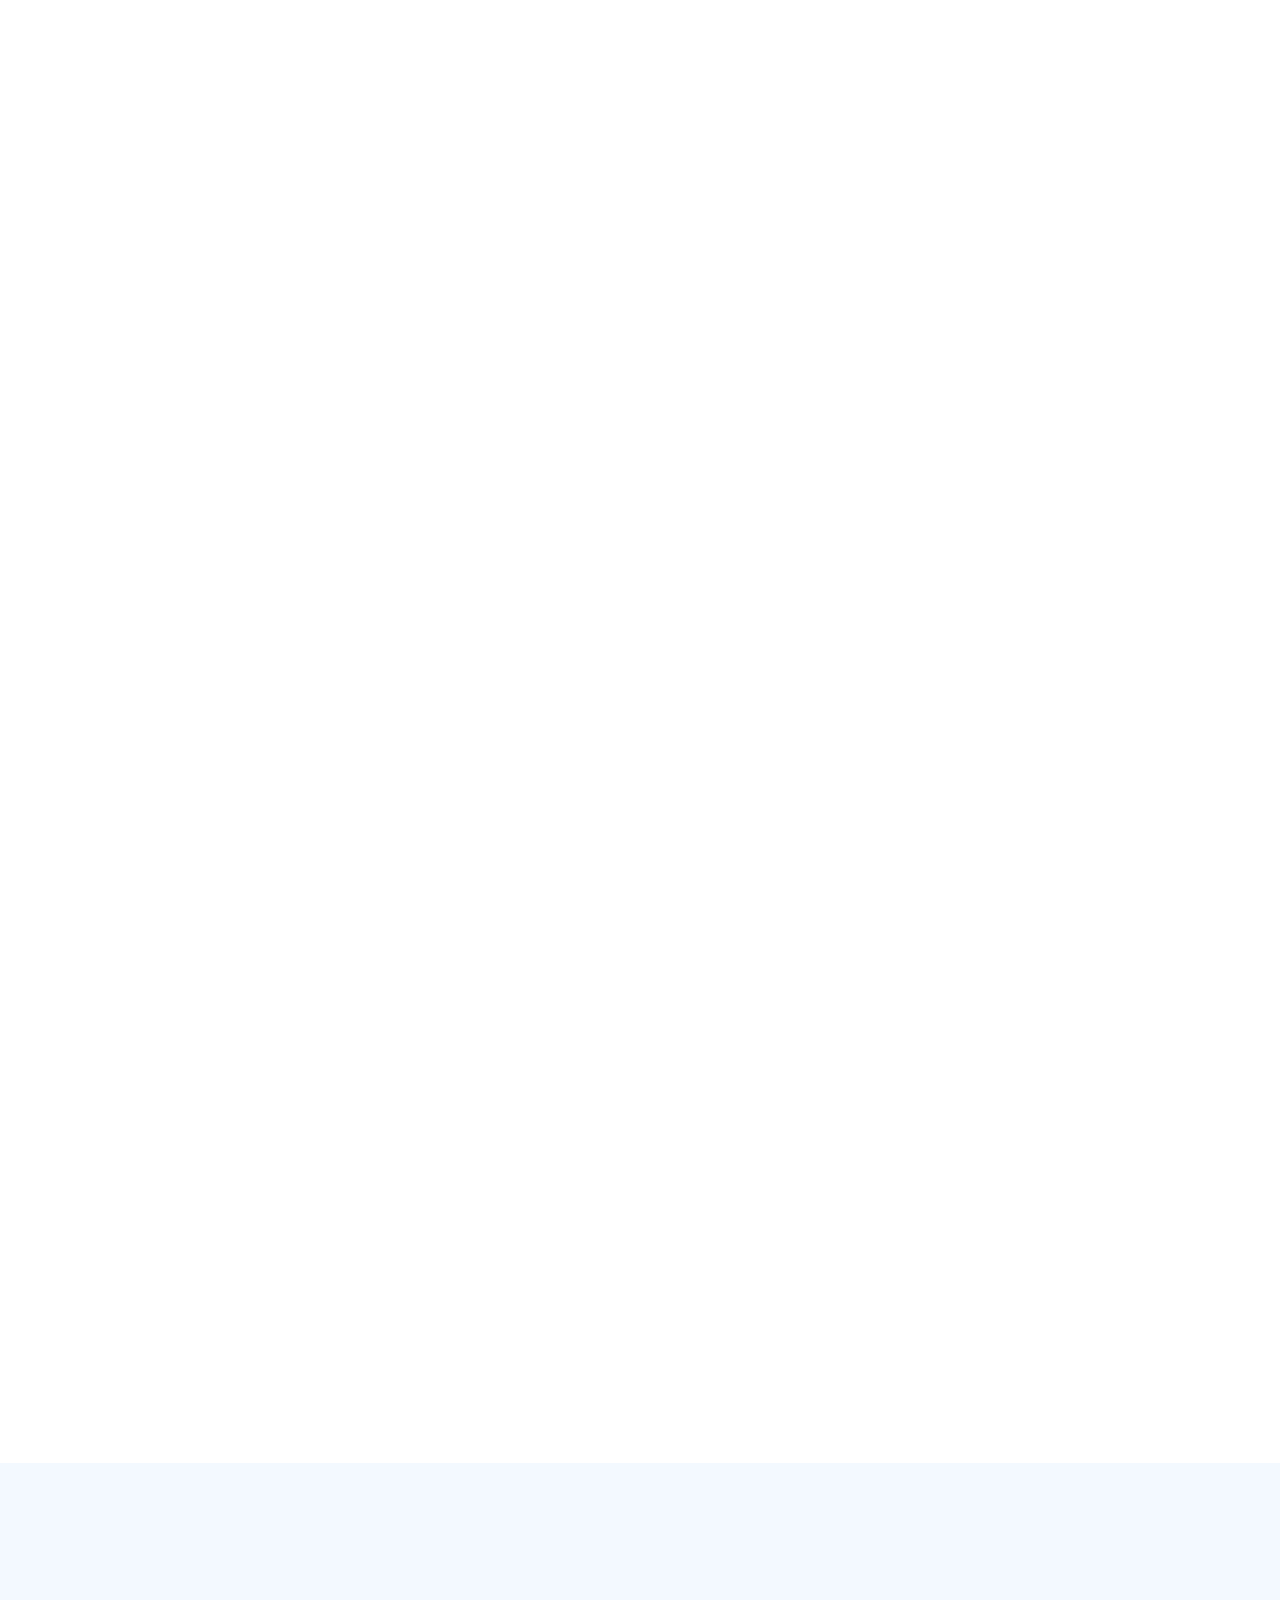
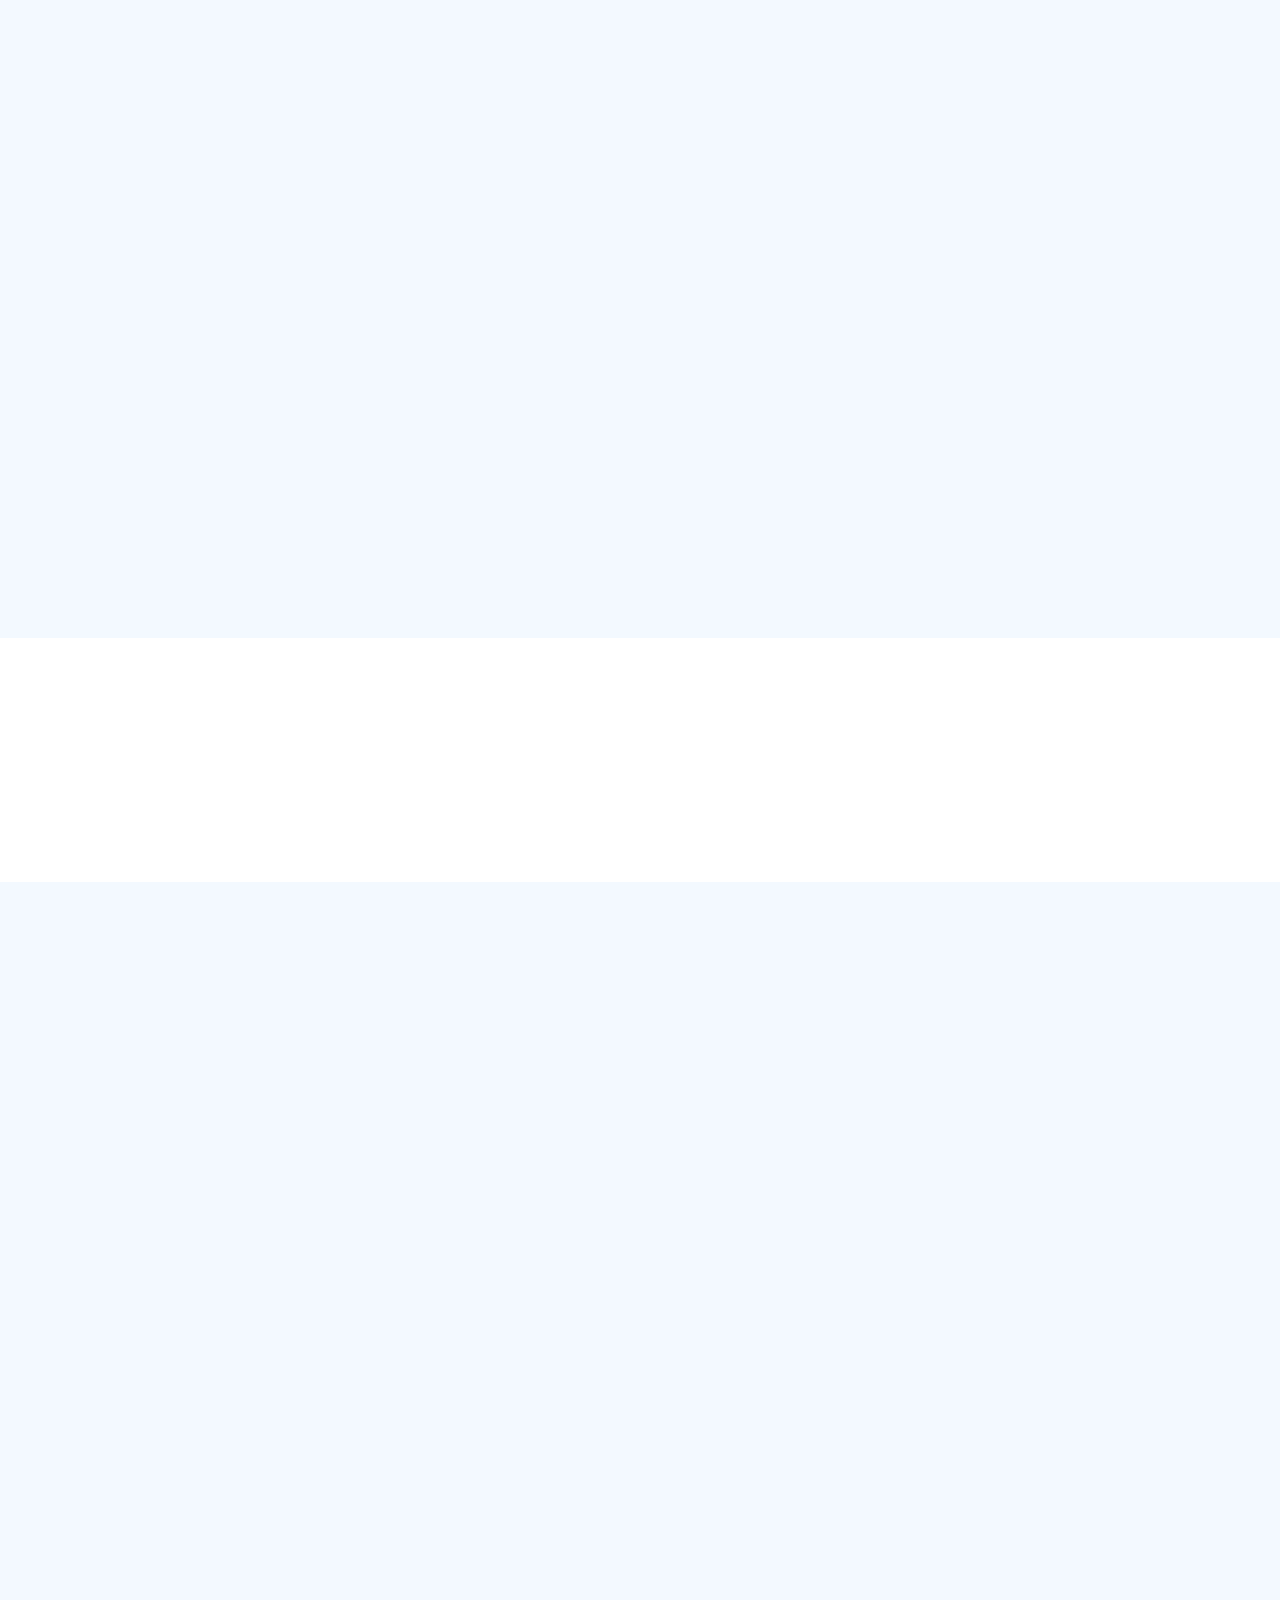
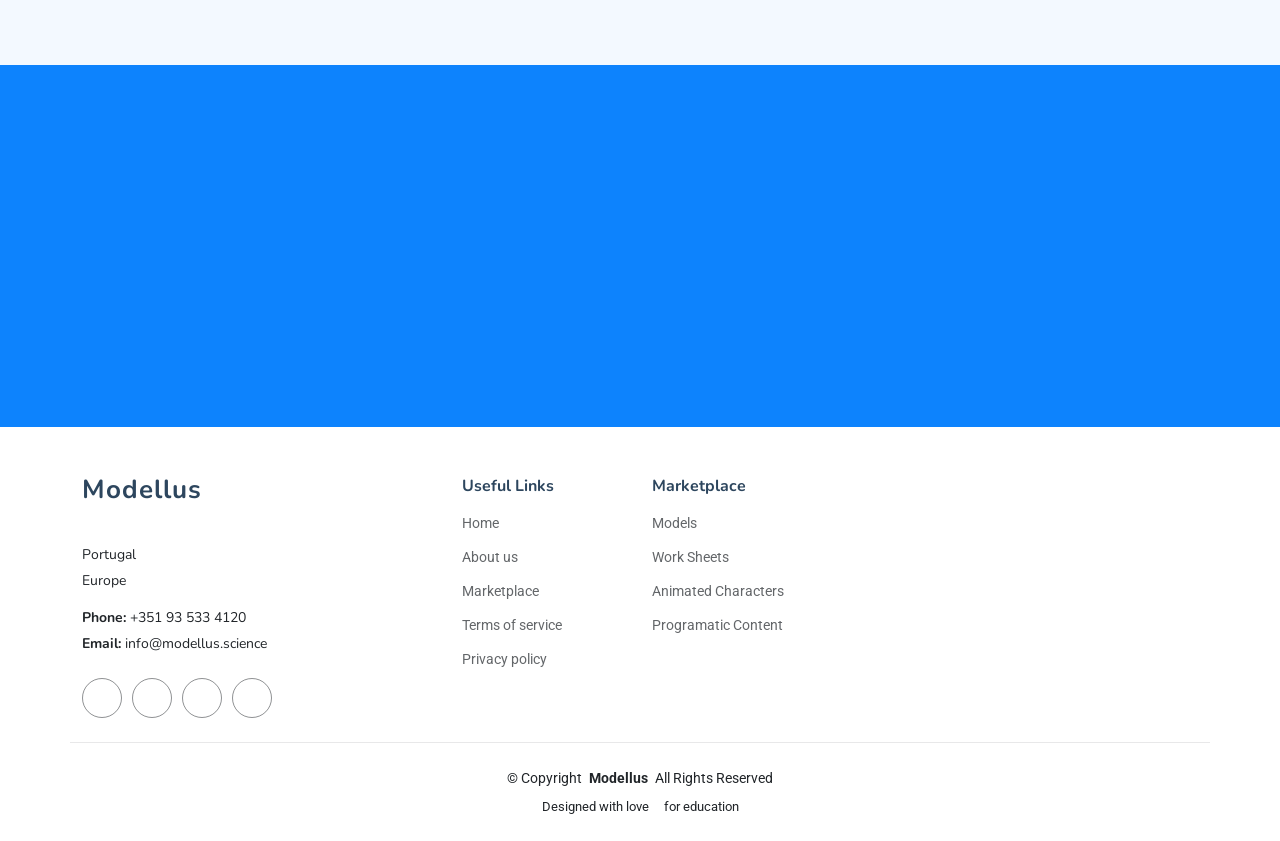
==== commit f752d31e: "All sections of the site." ====
--- a/index.html
+++ b/index.html
@@ -4,7 +4,7 @@
 <head>
   <meta charset="utf-8">
   <meta content="width=device-width, initial-scale=1.0" name="viewport">
-  <title>Index - iLanding Bootstrap Template</title>
+  <title>Modellus - Site</title>
   <meta name="description" content="">
   <meta name="keywords" content="">
 
@@ -26,14 +26,6 @@
 
   <!-- Main CSS File -->
   <link href="assets/css/main.css" rel="stylesheet">
-
-  <!-- =======================================================
-  * Template Name: iLanding
-  * Template URL: https://bootstrapmade.com/ilanding-bootstrap-landing-page-template/
-  * Updated: Nov 12 2024 with Bootstrap v5.3.3
-  * Author: BootstrapMade.com
-  * License: https://bootstrapmade.com/license/
-  ======================================================== -->
 </head>
 
 <body class="index-page">
@@ -51,13 +43,13 @@
           <li><a href="#hero" class="active">Home</a></li>
           <li><a href="#about">About</a></li>
           <li><a href="#features">Features</a></li>
-          <li><a href="#services">Services</a></li>
+          <li><a href="#marketplace">Marketplace</a></li>
           <li><a href="#pricing">Pricing</a></li>
         </ul>
         <i class="mobile-nav-toggle d-xl-none bi bi-list"></i>
       </nav>
 
-      <a class="btn-getstarted" href="https://app.modellus.science">Get Started</a>
+      <a class="btn-getstarted" href="https://app.modellus.science">Open App</a>
 
     </div>
   </header>
@@ -100,7 +92,7 @@
 
           <div class="col-lg-6">
             <div class="hero-image" data-aos="zoom-out" data-aos-delay="300">
-              <img src="assets/img/illustration-1.webp" alt="Hero Image" class="img-fluid">
+              <img src="assets/img/King Prince Princess.png" alt="Hero Image" class="img-fluid">
 
               <div class="customers-badge">
                 <div class="customer-avatars">
@@ -121,7 +113,7 @@
           <div class="col-lg-3 col-md-6">
             <div class="stat-item">
               <div class="stat-icon">
-                <i class="fa-light fa-trophy fa-xl"></i>
+                <i><i class="fa-light fa-trophy fa-xl"></i></i>
               </div>
               <div class="stat-content">
                 <h4>3x Won Awards</h4>
@@ -132,7 +124,7 @@
           <div class="col-lg-3 col-md-6">
             <div class="stat-item">
               <div class="stat-icon">
-                <i class="fa-light fa-graduation-cap fa-xl"></i>
+                <i><i class="fa-light fa-graduation-cap fa-xl"></i></i>
               </div>
               <div class="stat-content">
                 <h4>6.5k Publications</h4>
@@ -143,7 +135,7 @@
           <div class="col-lg-3 col-md-6">
             <div class="stat-item">
               <div class="stat-icon">
-                <i class="fa-light fa-globe fa-xl"></i>
+                <i><i class="fa-light fa-globe fa-xl"></i></i>
               </div>
               <div class="stat-content">
                 <h4>80+ Countries</h4>
@@ -154,7 +146,7 @@
           <div class="col-lg-3 col-md-6">
             <div class="stat-item">
               <div class="stat-icon">
-                <i class="fa-light fa-square-root-variable fa-xl"></i>
+                <i><i class="fa-light fa-square-root-variable fa-xl"></i></i>
               </div>
               <div class="stat-content">
                 <h4>100k Models</h4>
@@ -176,23 +168,23 @@
         <div class="row gy-4 align-items-center justify-content-between">
 
           <div class="col-xl-5" data-aos="fade-up" data-aos-delay="200">
-            <span class="about-meta">MORE ABOUT US</span>
-            <h2 class="about-title">Voluptas enim suscipit temporibus</h2>
-            <p class="about-description">Sed ut perspiciatis unde omnis iste natus error sit voluptatem accusantium doloremque laudantium, totam rem aperiam, eaque ipsa quae ab illo inventore veritatis et quasi architecto beatae vitae dicta sunt explicabo.</p>
+            <span class="about-meta">MORE ABOUT MODELLUS</span>
+            <h2 class="about-title">Transforming the Learning Experience</h2>
+            <p class="about-description">Modellus revolutionizes how students engage with complex concepts, making abstract ideas tangible and fostering deeper understanding. It empowers educators to create dynamic simulations, visualize scientific principles, and promote active learning, leading to improved comprehension and critical thinking skills.</p>
 
             <div class="row feature-list-wrapper">
               <div class="col-md-6">
                 <ul class="feature-list">
-                  <li><i class="bi bi-check-circle-fill"></i> Lorem ipsum dolor sit amet</li>
-                  <li><i class="bi bi-check-circle-fill"></i> Consectetur adipiscing elit</li>
-                  <li><i class="bi bi-check-circle-fill"></i> Sed do eiusmod tempor</li>
+                  <li><i><i class="fa-solid fa-circle-check"></i></i> Visualizes abstract concepts</li>
+                  <li><i><i class="fa-solid fa-circle-check"></i></i> Facilitates interactive learning</li>
+                  <li><i><i class="fa-solid fa-circle-check"></i></i> Enhances problem-solving abilities</li>
                 </ul>
               </div>
               <div class="col-md-6">
                 <ul class="feature-list">
-                  <li><i class="bi bi-check-circle-fill"></i> Incididunt ut labore et</li>
-                  <li><i class="bi bi-check-circle-fill"></i> Dolore magna aliqua</li>
-                  <li><i class="bi bi-check-circle-fill"></i> Ut enim ad minim veniam</li>
+                  <li><i><i class="fa-solid fa-circle-check"></i></i> Encourages scientific exploration</li>
+                  <li><i><i class="fa-solid fa-circle-check"></i></i> Supports data interpretation</li>
+                  <li><i><i class="fa-solid fa-circle-check"></i></i> Boosts student engagement</li>
                 </ul>
               </div>
             </div>
@@ -201,19 +193,19 @@
               <div class="row gy-4">
                 <div class="col-lg-5">
                   <div class="profile d-flex align-items-center gap-3">
-                    <img src="assets/img/Student 1.png" alt="CEO Profile" class="profile-image">
+                    <img src="assets/img/VDT.jpeg" alt="Founder Profile" class="profile-image">
                     <div>
-                      <h4 class="profile-name">Mario Smith</h4>
-                      <p class="profile-position">CEO &amp; Founder</p>
+                      <h4 class="profile-name">Vitor Teodoro</h4>
+                      <p class="profile-position">Founder</p>
                     </div>
                   </div>
                 </div>
                 <div class="col-lg-7">
                   <div class="contact-info d-flex align-items-center gap-2">
-                    <i class="bi bi-telephone-fill"></i>
+                    <i class="fa-brands fa-linkedin fa-2xl" style="color: var(--accent-color)"></i>
                     <div>
-                      <p class="contact-label">Call us anytime</p>
-                      <p class="contact-number">+123 456-789</p>
+                      <p class="contact-label">LinkedIn</p>
+                      <p class="contact-number">vitor-duarte-teodoro-945584a</p>
                     </div>
                   </div>
                 </div>
@@ -224,12 +216,12 @@
           <div class="col-xl-6" data-aos="fade-up" data-aos-delay="300">
             <div class="image-wrapper">
               <div class="images position-relative" data-aos="zoom-out" data-aos-delay="400">
-                <img src="assets/img/about-5.webp" alt="Business Meeting" class="img-fluid main-image rounded-4">
-                <img src="assets/img/about-2.webp" alt="Team Discussion" class="img-fluid small-image rounded-4">
+                <img src="assets/img/Classroom.png" alt="Classroom" class="img-fluid main-image rounded-4">
+                <img src="assets/img/Teacher.png" alt="Teacher" class="img-fluid small-image rounded-4">
               </div>
               <div class="experience-badge floating">
-                <h3>15+ <span>Years</span></h3>
-                <p>Of experience in business service</p>
+                <h3>40+ <span>Years</span></h3>
+                <p>Of experience in science education</p>
               </div>
             </div>
           </div>
@@ -245,7 +237,7 @@
       <!-- Section Title -->
       <div class="container section-title" data-aos="fade-up">
         <h2>Features</h2>
-        <p>Necessitatibus eius consequatur ex aliquid fuga eum quidem sint consectetur velit</p>
+        <p>Discover the powerful capabilities of Modellus, designed to enhance understanding and engagement through interactive and dynamic learning experiences</p>
       </div><!-- End Section Title -->
 
       <div class="container">
@@ -256,19 +248,19 @@
 
             <li class="nav-item">
               <a class="nav-link active show" data-bs-toggle="tab" data-bs-target="#features-tab-1">
-                <h4>Modisit</h4>
+                <h4>Interactivity</h4>
               </a>
             </li><!-- End tab nav item -->
 
             <li class="nav-item">
               <a class="nav-link" data-bs-toggle="tab" data-bs-target="#features-tab-2">
-                <h4>Praesenti</h4>
+                <h4>Measurement</h4>
               </a><!-- End tab nav item -->
 
             </li>
             <li class="nav-item">
               <a class="nav-link" data-bs-toggle="tab" data-bs-target="#features-tab-3">
-                <h4>Explica</h4>
+                <h4>Paperbook</h4>
               </a>
             </li><!-- End tab nav item -->
 
@@ -281,19 +273,19 @@
           <div class="tab-pane fade active show" id="features-tab-1">
             <div class="row">
               <div class="col-lg-6 order-2 order-lg-1 mt-3 mt-lg-0 d-flex flex-column justify-content-center">
-                <h3>Voluptatem dignissimos provident</h3>
+                <h3>Interactive Simulations</h3>
                 <p class="fst-italic">
-                  Lorem ipsum dolor sit amet, consectetur adipiscing elit, sed do eiusmod tempor incididunt ut labore et dolore
-                  magna aliqua.
+                  Modellus brings abstract concepts to life, allowing users to manipulate and observe phenomena in real-time, fostering a deeper understanding of scientific principles.
                 </p>
                 <ul>
-                  <li><i class="bi bi-check2-all"></i> <span>Ullamco laboris nisi ut aliquip ex ea commodo consequat.</span></li>
-                  <li><i class="bi bi-check2-all"></i> <span>Duis aute irure dolor in reprehenderit in voluptate velit.</span></li>
-                  <li><i class="bi bi-check2-all"></i> <span>Ullamco laboris nisi ut aliquip ex ea commodo consequat. Duis aute irure dolor in reprehenderit in voluptate trideta storacalaperda mastiro dolore eu fugiat nulla pariatur.</span></li>
+                  <li><i class="bi bi-check2-all"></i> <span>Easily move and interact with elements within your simulations to explore various scenarios and their outcomes.</span></li>
+                  <li><i class="bi bi-check2-all"></i> <span>Work with realistic visual models that help bridge the gap between theoretical concepts and the real world.</span></li>
+                  <li><i class="bi bi-check2-all"></i> <span>Modify variables and observe immediate effects, enabling hands-on experimentation and analysis.</span></li>
                 </ul>
               </div>
               <div class="col-lg-6 order-1 order-lg-2 text-center">
-                <img src="assets/img/features-illustration-1.webp" alt="" class="img-fluid">
+                <!--<img src="assets/img/features-illustration-1.webp" alt="" class="img-fluid">-->
+                <img src="assets/img/Interactivity.png" alt="" class="img-fluid">
               </div>
             </div>
           </div><!-- End tab content item -->
@@ -301,20 +293,18 @@
           <div class="tab-pane fade" id="features-tab-2">
             <div class="row">
               <div class="col-lg-6 order-2 order-lg-1 mt-3 mt-lg-0 d-flex flex-column justify-content-center">
-                <h3>Neque exercitationem debitis</h3>
+                <h3>Experiment Measurement</h3>
                 <p class="fst-italic">
-                  Lorem ipsum dolor sit amet, consectetur adipiscing elit, sed do eiusmod tempor incididunt ut labore et dolore
-                  magna aliqua.
+                  Beyond just simulating, Modellus empowers you to integrate real-world data and precise measurements into your educational content, making learning more authentic and analytical.
                 </p>
                 <ul>
-                  <li><i class="bi bi-check2-all"></i> <span>Ullamco laboris nisi ut aliquip ex ea commodo consequat.</span></li>
-                  <li><i class="bi bi-check2-all"></i> <span>Duis aute irure dolor in reprehenderit in voluptate velit.</span></li>
-                  <li><i class="bi bi-check2-all"></i> <span>Provident mollitia neque rerum asperiores dolores quos qui a. Ipsum neque dolor voluptate nisi sed.</span></li>
-                  <li><i class="bi bi-check2-all"></i> <span>Ullamco laboris nisi ut aliquip ex ea commodo consequat. Duis aute irure dolor in reprehenderit in voluptate trideta storacalaperda mastiro dolore eu fugiat nulla pariatur.</span></li>
+                  <li><i class="bi bi-check2-all"></i> <span>Incorporate video footage into your projects, allowing for in-depth analysis of real-world phenomena.</span></li>
+                  <li><i class="bi bi-check2-all"></i> <span>Precisely measure distances, angles, and other quantities directly within your digital environment.</span></li>
+                  <li><i class="bi bi-check2-all"></i> <span>Organize and analyze experimental data efficiently, facilitating clear data representation and interpretation.</span></li>
                 </ul>
               </div>
               <div class="col-lg-6 order-1 order-lg-2 text-center">
-                <img src="assets/img/features-illustration-2.webp" alt="" class="img-fluid">
+                <img src="assets/img/Measurement.png" alt="" class="img-fluid">
               </div>
             </div>
           </div><!-- End tab content item -->
@@ -322,19 +312,18 @@
           <div class="tab-pane fade" id="features-tab-3">
             <div class="row">
               <div class="col-lg-6 order-2 order-lg-1 mt-3 mt-lg-0 d-flex flex-column justify-content-center">
-                <h3>Voluptatibus commodi accusamu</h3>
+                <h3>Natural Math Writing</h3>
                 <ul>
-                  <li><i class="bi bi-check2-all"></i> <span>Ullamco laboris nisi ut aliquip ex ea commodo consequat.</span></li>
-                  <li><i class="bi bi-check2-all"></i> <span>Duis aute irure dolor in reprehenderit in voluptate velit.</span></li>
-                  <li><i class="bi bi-check2-all"></i> <span>Provident mollitia neque rerum asperiores dolores quos qui a. Ipsum neque dolor voluptate nisi sed.</span></li>
+                  <li><i class="bi bi-check2-all"></i> <span>Input mathematical equations using a natural, intuitive interface that mirrors traditional handwriting.</span></li>
+                  <li><i class="bi bi-check2-all"></i> <span>Equations and mathematical models written within Modellus seamlessly link to and drive your simulations, providing instant visual feedback.</span></li>
+                  <li><i class="bi bi-check2-all"></i> <span>Utilize an unbounded digital workspace to organize your thoughts, equations, and simulations without spatial constraints.</span></li>
                 </ul>
                 <p class="fst-italic">
-                  Lorem ipsum dolor sit amet, consectetur adipiscing elit, sed do eiusmod tempor incididunt ut labore et dolore
-                  magna aliqua.
+                  Modellus simplifies the integration of mathematics into your projects, allowing for intuitive input and seamless connection between equations and simulations on an expansive canvas.
                 </p>
               </div>
               <div class="col-lg-6 order-1 order-lg-2 text-center">
-                <img src="assets/img/features-illustration-3.webp" alt="" class="img-fluid">
+                <img src="assets/img/Paperbook.png" alt="" class="img-fluid">
               </div>
             </div>
           </div><!-- End tab content item -->
@@ -354,35 +343,35 @@
 
           <div class="col-xl-3 col-md-6" data-aos="zoom-in" data-aos-delay="100">
             <div class="feature-box orange">
-              <i class="bi bi-award"></i>
-              <h4>Corporis voluptates</h4>
-              <p>Consequuntur sunt aut quasi enim aliquam quae harum pariatur laboris nisi ut aliquip</p>
-            </div>
-          </div><!-- End Feature Borx-->
+              <i><i class="fa-light fa-user-graduate"></i></i>
+              <h4>For Students</h4>
+              <p>Modellus makes learning physics and math come alive! Visualize abstract concepts, experiment with simulations, and discover how the world works. It's a fun and interactive way to deepen your understanding and boost your grades.</p>
+            </div>
+          </div><!-- End Feature Box-->
 
           <div class="col-xl-3 col-md-6" data-aos="zoom-in" data-aos-delay="200">
             <div class="feature-box blue">
-              <i class="bi bi-patch-check"></i>
-              <h4>Explicabo consectetur</h4>
-              <p>Est autem dicta beatae suscipit. Sint veritatis et sit quasi ab aut inventore</p>
-            </div>
-          </div><!-- End Feature Borx-->
+              <i><i class="fa-light fa-family"></i></i>
+              <h4>For Parents</h4>
+              <p>Give your child the edge in STEM! Modellus provides an engaging and intuitive platform for exploring complex scientific principles. It fosters critical thinking and problem-solving skills, setting them up for success in their studies and future careers.</p>
+            </div>
+          </div><!-- End Feature Box-->
 
           <div class="col-xl-3 col-md-6" data-aos="zoom-in" data-aos-delay="300">
             <div class="feature-box green">
-              <i class="bi bi-sunrise"></i>
-              <h4>Ullamco laboris</h4>
-              <p>Excepteur sint occaecat cupidatat non proident, sunt in culpa qui officia deserunt</p>
-            </div>
-          </div><!-- End Feature Borx-->
+              <i><i class="fa-light fa-person-chalkboard"></i></i>
+              <h4>For Teachers</h4>
+              <p>Transform your lessons with Modellus! Easily create dynamic simulations and interactive models that bring abstract concepts to life. It empowers you to engage students more effectively, cater to diverse learning styles, and make complex topics accessible and exciting.</p>
+            </div>
+          </div><!-- End Feature Box-->
 
           <div class="col-xl-3 col-md-6" data-aos="zoom-in" data-aos-delay="400">
-            <div class="feature-box red">
-              <i class="bi bi-shield-check"></i>
-              <h4>Labore consequatur</h4>
-              <p>Aut suscipit aut cum nemo deleniti aut omnis. Doloribus ut maiores omnis facere</p>
-            </div>
-          </div><!-- End Feature Borx-->
+            <div class="feature-box purple">
+              <i><i class="fa-light fa-school"></i></i>
+              <h4>For Schools</h4>
+              <p>Invest in a powerful tool that elevates STEM education. Modellus enhances student engagement, improves comprehension of scientific principles, and supports a modern, interactive learning environment. It's an invaluable resource for fostering a deeper understanding of physics and mathematics across your curriculum.</p>
+            </div>
+          </div><!-- End Feature Box-->
 
         </div>
 
@@ -402,11 +391,11 @@
             <div class="feature-item text-end mb-5" data-aos="fade-right" data-aos-delay="200">
               <div class="d-flex align-items-center justify-content-end gap-4">
                 <div class="feature-content">
-                  <h3>Use On Any Device</h3>
-                  <p>Vestibulum ante ipsum primis in faucibus orci luctus et ultrices posuere cubilia Curae; In ac dui quis mi consectetuer lacinia.</p>
+                  <h3>Just like Hand Written Math</h3>
+                  <p>Modellus allows you to easily create and edit mathematical equations, much like writing them by hand, perfectly representing the processes you are learning and understanding.</p>
                 </div>
                 <div class="feature-icon flex-shrink-0">
-                  <i class="bi bi-display"></i>
+                  <i><i class="fa-light fa-value-absolute"></i></i>
                 </div>
               </div>
             </div><!-- End .feature-item -->
@@ -414,11 +403,11 @@
             <div class="feature-item text-end mb-5" data-aos="fade-right" data-aos-delay="300">
               <div class="d-flex align-items-center justify-content-end gap-4">
                 <div class="feature-content">
-                  <h3>Feather Icons</h3>
-                  <p>Phasellus ullamcorper ipsum rutrum nunc nunc nonummy metus vestibulum volutpat sapien arcu sed augue aliquam erat volutpat.</p>
+                  <h3>Illustrate with Images</h3>
+                  <p>Add images to clarify concepts in Modellus, helping to visibly explain complex theories and enhance understanding.</p>
                 </div>
                 <div class="feature-icon flex-shrink-0">
-                  <i class="bi bi-feather"></i>
+                  <i><i class="fa-light fa-panorama"></i></i>
                 </div>
               </div>
             </div><!-- End .feature-item -->
@@ -426,11 +415,11 @@
             <div class="feature-item text-end" data-aos="fade-right" data-aos-delay="400">
               <div class="d-flex align-items-center justify-content-end gap-4">
                 <div class="feature-content">
-                  <h3>Retina Ready</h3>
-                  <p>Aenean tellus metus bibendum sed posuere ac mattis non nunc vestibulum fringilla purus sit amet fermentum aenean commodo.</p>
+                  <h3>Charts and Tables</h3>
+                  <p>Tables and charts in Modellus clearly display your data, allowing for insightful analysis and easy pattern detection.</p>
                 </div>
                 <div class="feature-icon flex-shrink-0">
-                  <i class="bi bi-eye"></i>
+                  <i><i class="fa-light fa-chart-fft"></i></i>
                 </div>
               </div>
             </div><!-- End .feature-item -->
@@ -439,7 +428,7 @@
 
           <div class="col-lg-4" data-aos="zoom-in" data-aos-delay="200">
             <div class="phone-mockup text-center">
-              <img src="assets/img/phone-app-screen.webp" alt="Phone Mockup" class="img-fluid">
+              <img src="assets/img/Modellus App.png" alt="Phone Mockup" class="img-fluid">
             </div>
           </div><!-- End Phone Mockup -->
 
@@ -448,11 +437,11 @@
             <div class="feature-item mb-5" data-aos="fade-left" data-aos-delay="200">
               <div class="d-flex align-items-center gap-4">
                 <div class="feature-icon flex-shrink-0">
-                  <i class="bi bi-code-square"></i>
+                  <i><i class="fa-light fa-child-reaching"></i></i>
                 </div>
                 <div class="feature-content">
-                  <h3>W3c Valid Code</h3>
-                  <p>Donec vitae sapien ut libero venenatis faucibus nullam quis ante etiam sit amet orci eget eros faucibus tincidunt.</p>
+                  <h3>Animated Characters</h3>
+                  <p>Animated characters in Modellus bring your stories to life, adding movement and interaction to your physical or mathematical models, which captivates students.</p>
                 </div>
               </div>
             </div><!-- End .feature-item -->
@@ -460,11 +449,11 @@
             <div class="feature-item mb-5" data-aos="fade-left" data-aos-delay="300">
               <div class="d-flex align-items-center gap-4">
                 <div class="feature-icon flex-shrink-0">
-                  <i class="bi bi-phone"></i>
+                  <i><i class="fa-light fa-play"></i></i>
                 </div>
                 <div class="feature-content">
-                  <h3>Fully Responsive</h3>
-                  <p>Maecenas tempus tellus eget condimentum rhoncus sem quam semper libero sit amet adipiscing sem neque sed ipsum.</p>
+                  <h3>Interactive Simulations</h3>
+                  <p>Interactive simulations in Modellus transform the learning experience, allowing you to change variables and instantly see the outcomes, thus deepening your understanding.</p>
                 </div>
               </div>
             </div><!-- End .feature-item -->
@@ -472,11 +461,11 @@
             <div class="feature-item" data-aos="fade-left" data-aos-delay="400">
               <div class="d-flex align-items-center gap-4">
                 <div class="feature-icon flex-shrink-0">
-                  <i class="bi bi-browser-chrome"></i>
+                  <i><i class="fa-light fa-ruler"></i></i>
                 </div>
                 <div class="feature-content">
-                  <h3>Browser Compatibility</h3>
-                  <p>Nullam dictum felis eu pede mollis pretium integer tincidunt cras dapibus vivamus elementum semper nisi aenean vulputate.</p>
+                  <h3>Measurement Tools</h3>
+                  <p>Measurement tools in Modellus accurately collect data, allowing you to compare your models with real experiments and explore discrepancies or consistencies.</p>
                 </div>
               </div>
             </div><!-- End .feature-item -->
@@ -495,9 +484,9 @@
 
         <div class="row content justify-content-center align-items-center position-relative">
           <div class="col-lg-8 mx-auto text-center">
-            <h2 class="display-4 mb-4">Maecenas tempus tellus eget condimentum</h2>
-            <p class="mb-4">Vestibulum ante ipsum primis in faucibus orci luctus et ultrices posuere cubilia Curae; Donec velit neque, auctor sit amet aliquam vel</p>
-            <a href="#" class="btn btn-cta">Call To Action</a>
+            <h2 class="display-4 mb-4">Unlock the Power of Dynamic Modeling</h2>
+            <p class="mb-4">Dive deep into the fascinating world of science through dynamic and interactive modeling. Modellus empowers students and educators alike to visualize complex scientific concepts, conduct virtual experiments, and build intuitive simulations that demystify abstract principles. From the intricacies of physics and chemistry to the wonders of biology, Modellus transforms passive learning into an engaging journey of discovery, allowing you to not just observe, but truly understand how the universe works.</p>
+            <a href="https://app.modellus.science" class="btn btn-cta">Play with Modellus</a>
           </div>
 
           <!-- Abstract Background Elements -->
@@ -583,14 +572,14 @@
             }
           </script>
           <div class="swiper-wrapper align-items-center">
-            <div class="swiper-slide"><img src="assets/img/clients/client-1.png" class="img-fluid" alt=""></div>
-            <div class="swiper-slide"><img src="assets/img/clients/client-2.png" class="img-fluid" alt=""></div>
-            <div class="swiper-slide"><img src="assets/img/clients/client-3.png" class="img-fluid" alt=""></div>
-            <div class="swiper-slide"><img src="assets/img/clients/client-4.png" class="img-fluid" alt=""></div>
-            <div class="swiper-slide"><img src="assets/img/clients/client-5.png" class="img-fluid" alt=""></div>
-            <div class="swiper-slide"><img src="assets/img/clients/client-6.png" class="img-fluid" alt=""></div>
-            <div class="swiper-slide"><img src="assets/img/clients/client-7.png" class="img-fluid" alt=""></div>
-            <div class="swiper-slide"><img src="assets/img/clients/client-8.png" class="img-fluid" alt=""></div>
+            <div class="swiper-slide"><img src="assets/img/clients/Forces.png" class="img-fluid" alt=""></div>
+            <div class="swiper-slide"><img src="assets/img/clients/Fields.PNG" class="img-fluid" alt=""></div>
+            <div class="swiper-slide"><img src="assets/img/clients/Derivatives.PNG" class="img-fluid" alt=""></div>
+            <div class="swiper-slide"><img src="assets/img/clients/Functions.PNG" class="img-fluid" alt=""></div>
+            <div class="swiper-slide"><img src="assets/img/clients/Integrals.PNG" class="img-fluid" alt=""></div>
+            <div class="swiper-slide"><img src="assets/img/clients/Successions.PNG" class="img-fluid" alt=""></div>
+            <div class="swiper-slide"><img src="assets/img/clients/Probabilities.PNG" class="img-fluid" alt=""></div>
+            <div class="swiper-slide"><img src="assets/img/clients/Trignometry.PNG" class="img-fluid" alt=""></div>
           </div>
           <div class="swiper-pagination"></div>
         </div>
@@ -614,64 +603,64 @@
 
           <div class="col-lg-6" data-aos="fade-up" data-aos-delay="100">
             <div class="testimonial-item">
-              <img src="assets/img/testimonials/testimonials-1.jpg" class="testimonial-img" alt="">
-              <h3>Saul Goodman</h3>
-              <h4>Ceo &amp; Founder</h4>
+              <img src="assets/img/testimonials/testimonials-1.png" class="testimonial-img" alt="">
+              <h3>José Tello</h3>
+              <h4>Profesional Educativo, Chile</h4>
               <div class="stars">
-                <i class="bi bi-star-fill"></i><i class="bi bi-star-fill"></i><i class="bi bi-star-fill"></i><i class="bi bi-star-fill"></i><i class="bi bi-star-fill"></i>
+                <i><i class="fa-solid fa-star"></i></i><i><i class="fa-solid fa-star"></i></i><i><i class="fa-solid fa-star"></i></i><i><i class="fa-solid fa-star"></i></i><i><i class="fa-solid fa-star"></i></i>
               </div>
               <p>
-                <i class="bi bi-quote quote-icon-left"></i>
-                <span>Proin iaculis purus consequat sem cure digni ssim donec porttitora entum suscipit rhoncus. Accusantium quam, ultricies eget id, aliquam eget nibh et. Maecen aliquam, risus at semper.</span>
-                <i class="bi bi-quote quote-icon-right"></i>
+                <i><i class="fa-solid fa-quote-left fa-xl"></i></i>
+                <span>Maestros y estudiantes pueden usar Modellus para construir modelos matemáticos y explorarlos mediante animaciones, gráficos y tablas.</span>
+                <i><i class="fa-solid fa-quote-right fa-xl"></i></i>
               </p>
             </div>
           </div><!-- End testimonial item -->
 
           <div class="col-lg-6" data-aos="fade-up" data-aos-delay="200">
             <div class="testimonial-item">
-              <img src="assets/img/testimonials/testimonials-2.jpg" class="testimonial-img" alt="">
-              <h3>Sara Wilsson</h3>
-              <h4>Designer</h4>
+              <img src="assets/img/testimonials/testimonials-2.png" class="testimonial-img" alt="">
+              <h3>Julius Gosens</h3>
+              <h4>Student, Germany</h4>
               <div class="stars">
-                <i class="bi bi-star-fill"></i><i class="bi bi-star-fill"></i><i class="bi bi-star-fill"></i><i class="bi bi-star-fill"></i><i class="bi bi-star-fill"></i>
+                <i><i class="fa-solid fa-star"></i></i><i><i class="fa-solid fa-star"></i></i><i><i class="fa-solid fa-star"></i></i><i><i class="fa-solid fa-star"></i></i><i><i class="fa-solid fa-star"></i></i>
               </div>
               <p>
-                <i class="bi bi-quote quote-icon-left"></i>
-                <span>Export tempor illum tamen malis malis eram quae irure esse labore quem cillum quid cillum eram malis quorum velit fore eram velit sunt aliqua noster fugiat irure amet legam anim culpa.</span>
-                <i class="bi bi-quote quote-icon-right"></i>
+                <i><i class="fa-solid fa-quote-left fa-xl"></i></i>
+                <span>I worked with this software for many hours… and it is great! … We should nominate the maker (Vitor Duarte Teodoro) for a prize… If you’re teaching or learning science you should use this tool.</span>
+                <i><i class="fa-solid fa-quote-right fa-xl"></i></i>
               </p>
             </div>
           </div><!-- End testimonial item -->
 
           <div class="col-lg-6" data-aos="fade-up" data-aos-delay="300">
             <div class="testimonial-item">
-              <img src="assets/img/testimonials/testimonials-3.jpg" class="testimonial-img" alt="">
-              <h3>Jena Karlis</h3>
-              <h4>Store Owner</h4>
+              <img src="assets/img/testimonials/testimonials-3.png" class="testimonial-img" alt="">
+              <h3>Philip Britton</h3>
+              <h4>Teacher, UK</h4>
               <div class="stars">
-                <i class="bi bi-star-fill"></i><i class="bi bi-star-fill"></i><i class="bi bi-star-fill"></i><i class="bi bi-star-fill"></i><i class="bi bi-star-fill"></i>
+                <i><i class="fa-solid fa-star"></i></i><i><i class="fa-solid fa-star"></i></i><i><i class="fa-solid fa-star"></i></i><i><i class="fa-solid fa-star"></i></i><i><i class="fa-solid fa-star"></i></i>
               </div>
               <p>
-                <i class="bi bi-quote quote-icon-left"></i>
-                <span>Enim nisi quem export duis labore cillum quae magna enim sint quorum nulla quem veniam duis minim tempor labore quem eram duis noster aute amet eram fore quis sint minim.</span>
-                <i class="bi bi-quote quote-icon-right"></i>
+                <i><i class="fa-solid fa-quote-left fa-xl"></i></i>
+                <span>Yes, it is a very good ‘experimental interface’ in this sense. The pupils really do say ‘I wonder what would happen if…?</span>
+                <i><i class="fa-solid fa-quote-right fa-xl"></i></i>
               </p>
             </div>
           </div><!-- End testimonial item -->
 
           <div class="col-lg-6" data-aos="fade-up" data-aos-delay="400">
             <div class="testimonial-item">
-              <img src="assets/img/testimonials/testimonials-4.jpg" class="testimonial-img" alt="">
-              <h3>Matt Brandon</h3>
-              <h4>Freelancer</h4>
+              <img src="assets/img/testimonials/testimonials-4.png" class="testimonial-img" alt="">
+              <h3>Tom Jarle Christiansen</h3>
+              <h4>Sciences Teacher, Norway</h4>
               <div class="stars">
-                <i class="bi bi-star-fill"></i><i class="bi bi-star-fill"></i><i class="bi bi-star-fill"></i><i class="bi bi-star-fill"></i><i class="bi bi-star-fill"></i>
+                <i><i class="fa-solid fa-star"></i></i><i><i class="fa-solid fa-star"></i></i><i><i class="fa-solid fa-star"></i></i><i><i class="fa-solid fa-star"></i></i><i><i class="fa-solid fa-star"></i></i>
               </div>
               <p>
-                <i class="bi bi-quote quote-icon-left"></i>
-                <span>Fugiat enim eram quae cillum dolore dolor amet nulla culpa multos export minim fugiat minim velit minim dolor enim duis veniam ipsum anim magna sunt elit fore quem dolore labore illum veniam.</span>
-                <i class="bi bi-quote quote-icon-right"></i>
+                <i><i class="fa-solid fa-quote-left fa-xl"></i></i>
+                <span>Modellus er et fantastisk program til matematisk modellering.</span>
+                <i><i class="fa-solid fa-quote-right fa-xl"></i></i>
               </p>
             </div>
           </div><!-- End testimonial item -->
@@ -691,29 +680,29 @@
 
           <div class="col-lg-3 col-md-6">
             <div class="stats-item text-center w-100 h-100">
-              <span data-purecounter-start="0" data-purecounter-end="232" data-purecounter-duration="1" class="purecounter"></span>
-              <p>Clients</p>
+              <span data-purecounter-start="0" data-purecounter-end="36" data-purecounter-duration="1" class="purecounter"></span>
+              <p>Countries</p>
             </div>
           </div><!-- End Stats Item -->
 
           <div class="col-lg-3 col-md-6">
             <div class="stats-item text-center w-100 h-100">
-              <span data-purecounter-start="0" data-purecounter-end="521" data-purecounter-duration="1" class="purecounter"></span>
-              <p>Projects</p>
+              <span data-purecounter-start="0" data-purecounter-end="10024" data-purecounter-duration="1" class="purecounter"></span>
+              <p>Models</p>
             </div>
           </div><!-- End Stats Item -->
 
           <div class="col-lg-3 col-md-6">
             <div class="stats-item text-center w-100 h-100">
-              <span data-purecounter-start="0" data-purecounter-end="1453" data-purecounter-duration="1" class="purecounter"></span>
-              <p>Hours Of Support</p>
+              <span data-purecounter-start="0" data-purecounter-end="435" data-purecounter-duration="1" class="purecounter"></span>
+              <p>Schools</p>
             </div>
           </div><!-- End Stats Item -->
 
           <div class="col-lg-3 col-md-6">
             <div class="stats-item text-center w-100 h-100">
               <span data-purecounter-start="0" data-purecounter-end="32" data-purecounter-duration="1" class="purecounter"></span>
-              <p>Workers</p>
+              <p>Subjects</p>
             </div>
           </div><!-- End Stats Item -->
 
@@ -724,12 +713,12 @@
     </section><!-- /Stats Section -->
 
     <!-- Services Section -->
-    <section id="services" class="services section light-background">
+    <section id="marketplace" class="services section light-background">
 
       <!-- Section Title -->
       <div class="container section-title" data-aos="fade-up">
-        <h2>Services</h2>
-        <p>Necessitatibus eius consequatur ex aliquid fuga eum quidem sint consectetur velit</p>
+        <h2>Marketplace</h2>
+        <p>We have a huge marketplace of content crafted by us and by very imaginative techers and students</p>
       </div><!-- End Section Title -->
 
       <div class="container" data-aos="fade-up" data-aos-delay="100">
@@ -739,12 +728,12 @@
           <div class="col-lg-6" data-aos="fade-up" data-aos-delay="100">
             <div class="service-card d-flex">
               <div class="icon flex-shrink-0">
-                <i class="bi bi-activity"></i>
+                <i><i class="fa-light fa-planet-moon"></i></i>
               </div>
               <div>
-                <h3>Nesciunt Mete</h3>
-                <p>Provident nihil minus qui consequatur non omnis maiores. Eos accusantium minus dolores iure perferendis tempore et consequatur.</p>
-                <a href="service-details.html" class="read-more">Read More <i class="bi bi-arrow-right"></i></a>
+                <h3>Models</h3>
+                <p>Explore interactive models across various subjects, designed for hands-on understanding. Manipulate variables and visualize complex concepts with clarity to foster deeper comprehension.</p>
+                <!--<a href="service-details.html" class="read-more">Read More <i><i class="fa-light fa-arrow-right-long"></i></i></a>-->
               </div>
             </div>
           </div><!-- End Service Card -->
@@ -752,12 +741,12 @@
           <div class="col-lg-6" data-aos="fade-up" data-aos-delay="200">
             <div class="service-card d-flex">
               <div class="icon flex-shrink-0">
-                <i class="bi bi-diagram-3"></i>
+                <i><i class="fa-light fa-ballot-check"></i></i>
               </div>
               <div>
-                <h3>Eosle Commodi</h3>
-                <p>Ut autem aut autem non a. Sint sint sit facilis nam iusto sint. Libero corrupti neque eum hic non ut nesciunt dolorem.</p>
-                <a href="service-details.html" class="read-more">Read More <i class="bi bi-arrow-right"></i></a>
+                <h3>Work sheets</h3>
+                <p>Find expertly designed worksheets complementing our content, reinforcing learning and assessing understanding. These exercises stimulate critical thinking and consolidate knowledge.</p>
+                <!--<a href="service-details.html" class="read-more">Read More <i><i class="fa-light fa-arrow-right-long"></i></i></a>-->
               </div>
             </div>
           </div><!-- End Service Card -->
@@ -765,12 +754,12 @@
           <div class="col-lg-6" data-aos="fade-up" data-aos-delay="300">
             <div class="service-card d-flex">
               <div class="icon flex-shrink-0">
-                <i class="bi bi-easel"></i>
+                <i><i class="fa-light fa-child-reaching"></i></i>
               </div>
               <div>
-                <h3>Ledo Markt</h3>
-                <p>Ut excepturi voluptatem nisi sed. Quidem fuga consequatur. Minus ea aut. Vel qui id voluptas adipisci eos earum corrupti.</p>
-                <a href="service-details.html" class="read-more">Read More <i class="bi bi-arrow-right"></i></a>
+                <h3>Animated Characters</h3>
+                <p>Bring your educational content to life with diverse, engaging animated characters. These avatars guide students and enhance engagement, making learning more dynamic and memorable.</p>
+                <!--<a href="service-details.html" class="read-more">Read More <i><i class="fa-light fa-arrow-right-long"></i></i></a>-->
               </div>
             </div>
           </div><!-- End Service Card -->
@@ -778,12 +767,12 @@
           <div class="col-lg-6" data-aos="fade-up" data-aos-delay="400">
             <div class="service-card d-flex">
               <div class="icon flex-shrink-0">
-                <i class="bi bi-clipboard-data"></i>
+                <i><i class="fa-light fa-book-copy"></i></i>
               </div>
               <div>
-                <h3>Asperiores Commodit</h3>
-                <p>Non et temporibus minus omnis sed dolor esse consequatur. Cupiditate sed error ea fuga sit provident adipisci neque.</p>
-                <a href="service-details.html" class="read-more">Read More <i class="bi bi-arrow-right"></i></a>
+                <h3>Programatic Content</h3>
+                <p>Access adaptive high school and university content that aligns perfectly with traditional textbooks. These resources offer personalized learning paths and dynamic content to enhance understanding.</p>
+                <!--<a href="service-details.html" class="read-more">Read More <i><i class="fa-light fa-arrow-right-long"></i></i></a>-->
               </div>
             </div>
           </div><!-- End Service Card -->
@@ -800,7 +789,7 @@
       <!-- Section Title -->
       <div class="container section-title" data-aos="fade-up">
         <h2>Pricing</h2>
-        <p>Necessitatibus eius consequatur ex aliquid fuga eum quidem sint consectetur velit</p>
+        <p>Choose the plan that best fits your needs.</p>
       </div><!-- End Section Title -->
 
       <div class="container" data-aos="fade-up" data-aos-delay="100">
@@ -810,33 +799,33 @@
           <!-- Basic Plan -->
           <div class="col-lg-4" data-aos="fade-up" data-aos-delay="100">
             <div class="pricing-card">
-              <h3>Basic Plan</h3>
+              <h3>Free</h3>
               <div class="price">
-                <span class="currency">$</span>
-                <span class="amount">9.9</span>
+                <span class="currency">€</span>
+                <span class="amount">0.0</span>
                 <span class="period">/ month</span>
               </div>
-              <p class="description">Sed ut perspiciatis unde omnis iste natus error sit voluptatem accusantium doloremque laudantium totam.</p>
+              <p class="description">Perfect for students who want to play with Modellus.</p>
 
               <h4>Featured Included:</h4>
               <ul class="features-list">
                 <li>
-                  <i class="bi bi-check-circle-fill"></i>
-                  Duis aute irure dolor
+                  <i><i class="fa-solid fa-circle-check"></i></i>
+                  Create and edit up to 3 models
                 </li>
                 <li>
-                  <i class="bi bi-check-circle-fill"></i>
-                  Excepteur sint occaecat
+                  <i><i class="fa-solid fa-circle-check"></i></i>
+                  Use free items from marketplace
                 </li>
                 <li>
-                  <i class="bi bi-check-circle-fill"></i>
-                  Nemo enim ipsam voluptatem
+                  <i><i class="fa-solid fa-circle-check"></i></i>
+                  Share your models with others
                 </li>
               </ul>
 
-              <a href="#" class="btn btn-primary">
-                Buy Now
-                <i class="bi bi-arrow-right"></i>
+              <a href="https://app.modellus.science" class="btn btn-primary">
+                Try Now
+                <i><i class="fa-light fa-arrow-right-long"></i></i>
               </a>
             </div>
           </div>
@@ -847,35 +836,35 @@
               <div class="popular-badge">Most Popular</div>
               <h3>Standard Plan</h3>
               <div class="price">
-                <span class="currency">$</span>
-                <span class="amount">19.9</span>
+                <span class="currency">€</span>
+                <span class="amount">10.0</span>
                 <span class="period">/ month</span>
               </div>
-              <p class="description">At vero eos et accusamus et iusto odio dignissimos ducimus qui blanditiis praesentium voluptatum.</p>
+              <p class="description">Ideal for teachers and students who want setup their own library.</p>
 
               <h4>Featured Included:</h4>
               <ul class="features-list">
                 <li>
-                  <i class="bi bi-check-circle-fill"></i>
-                  Lorem ipsum dolor sit amet
+                  <i><i class="fa-solid fa-circle-check"></i></i>
+                  Create and edit unlimited models
                 </li>
                 <li>
-                  <i class="bi bi-check-circle-fill"></i>
-                  Consectetur adipiscing elit
+                  <i><i class="fa-solid fa-circle-check"></i></i>
+                  Credit of 5€ every month to spend in the marketplace
                 </li>
                 <li>
-                  <i class="bi bi-check-circle-fill"></i>
-                  Sed do eiusmod tempor
+                  <i><i class="fa-solid fa-circle-check"></i></i>
+                  Share your models with others
                 </li>
                 <li>
-                  <i class="bi bi-check-circle-fill"></i>
-                  Ut labore et dolore magna
+                  <i><i class="fa-solid fa-circle-check"></i></i>
+                  Early access to new features
                 </li>
               </ul>
 
-              <a href="#" class="btn btn-light">
-                Buy Now
-                <i class="bi bi-arrow-right"></i>
+              <a href="https://app.modellus.science" class="btn btn-light">
+                Try Now
+                <i><i class="fa-light fa-arrow-right-long"></i></i>
               </a>
             </div>
           </div>
@@ -885,39 +874,39 @@
             <div class="pricing-card">
               <h3>Premium Plan</h3>
               <div class="price">
-                <span class="currency">$</span>
-                <span class="amount">39.9</span>
+                <span class="currency">€</span>
+                <span class="amount">20.0</span>
                 <span class="period">/ month</span>
               </div>
-              <p class="description">Quis autem vel eum iure reprehenderit qui in ea voluptate velit esse quam nihil molestiae.</p>
+              <p class="description">Best for teachers and students wanting to use AI to speed up models creation or explore concepts.</p>
 
               <h4>Featured Included:</h4>
               <ul class="features-list">
                 <li>
-                  <i class="bi bi-check-circle-fill"></i>
-                  Temporibus autem quibusdam
+                  <i><i class="fa-solid fa-circle-check"></i></i>
+                  Create and edit unlimited models
                 </li>
                 <li>
-                  <i class="bi bi-check-circle-fill"></i>
-                  Saepe eveniet ut et voluptates
+                  <i><i class="fa-solid fa-circle-check"></i></i>
+                  Credit of 15€ every month to spend in the marketplace
                 </li>
                 <li>
-                  <i class="bi bi-check-circle-fill"></i>
-                  Nam libero tempore soluta
+                  <i><i class="fa-solid fa-circle-check"></i></i>
+                  Share your models with others
                 </li>
                 <li>
-                  <i class="bi bi-check-circle-fill"></i>
-                  Cumque nihil impedit quo
+                  <i><i class="fa-solid fa-circle-check"></i></i>
+                  Early access to new features
                 </li>
                 <li>
-                  <i class="bi bi-check-circle-fill"></i>
-                  Maxime placeat facere possimus
+                  <i><i class="fa-solid fa-circle-check"></i></i>
+                  Use AI assistant to create models
                 </li>
               </ul>
 
-              <a href="#" class="btn btn-primary">
-                Buy Now
-                <i class="bi bi-arrow-right"></i>
+              <a href="https://app.modellus.science" class="btn btn-primary">
+                Try Now
+                <i><i class="fa-light fa-arrow-right-long"></i></i>
               </a>
             </div>
           </div>
@@ -936,7 +925,7 @@
 
           <div class="col-lg-5" data-aos="fade-up">
             <h2 class="faq-title">Have a question? Check out the FAQ</h2>
-            <p class="faq-description">Maecenas tempus tellus eget condimentum rhoncus sem quam semper libero sit amet adipiscing sem neque sed ipsum.</p>
+            <p class="faq-description">Our FAQ covers the most common topics about using Modellus — from understanding subscription plans and marketplace credits to sharing models and working with students. Whether you're a new user, an educator, or just exploring your options, you'll find clear answers to help you make the most of the platform.</p>
             <div class="faq-arrow d-none d-lg-block" data-aos="fade-up" data-aos-delay="200">
               <svg class="faq-arrow" width="200" height="211" viewBox="0 0 200 211" fill="none" xmlns="http://www.w3.org/2000/svg">
                 <path d="M198.804 194.488C189.279 189.596 179.529 185.52 169.407 182.07L169.384 182.049C169.227 181.994 169.07 181.939 168.912 181.884C166.669 181.139 165.906 184.546 167.669 185.615C174.053 189.473 182.761 191.837 189.146 195.695C156.603 195.912 119.781 196.591 91.266 179.049C62.5221 161.368 48.1094 130.695 56.934 98.891C84.5539 98.7247 112.556 84.0176 129.508 62.667C136.396 53.9724 146.193 35.1448 129.773 30.2717C114.292 25.6624 93.7109 41.8875 83.1971 51.3147C70.1109 63.039 59.63 78.433 54.2039 95.0087C52.1221 94.9842 50.0776 94.8683 48.0703 94.6608C30.1803 92.8027 11.2197 83.6338 5.44902 65.1074C-1.88449 41.5699 14.4994 19.0183 27.9202 1.56641C28.6411 0.625793 27.2862 -0.561638 26.5419 0.358501C13.4588 16.4098 -0.221091 34.5242 0.896608 56.5659C1.8218 74.6941 14.221 87.9401 30.4121 94.2058C37.7076 97.0203 45.3454 98.5003 53.0334 98.8449C47.8679 117.532 49.2961 137.487 60.7729 155.283C87.7615 197.081 139.616 201.147 184.786 201.155L174.332 206.827C172.119 208.033 174.345 211.287 176.537 210.105C182.06 207.125 187.582 204.122 193.084 201.144C193.346 201.147 195.161 199.887 195.423 199.868C197.08 198.548 193.084 201.144 195.528 199.81C196.688 199.192 197.846 198.552 199.006 197.935C200.397 197.167 200.007 195.087 198.804 194.488ZM60.8213 88.0427C67.6894 72.648 78.8538 59.1566 92.1207 49.0388C98.8475 43.9065 106.334 39.2953 114.188 36.1439C117.295 34.8947 120.798 33.6609 124.168 33.635C134.365 33.5511 136.354 42.9911 132.638 51.031C120.47 77.4222 86.8639 93.9837 58.0983 94.9666C58.8971 92.6666 59.783 90.3603 60.8213 88.0427Z" fill="currentColor"></path>
@@ -948,49 +937,49 @@
             <div class="faq-container">
 
               <div class="faq-item faq-active">
-                <h3>Non consectetur a erat nam at lectus urna duis?</h3>
+                <h3>What’s included in each subscription plan?</h3>
                 <div class="faq-content">
-                  <p>Feugiat pretium nibh ipsum consequat. Tempus iaculis urna id volutpat lacus laoreet non curabitur gravida. Venenatis lectus magna fringilla urna porttitor rhoncus dolor purus non.</p>
+                  <p>Each plan offers different levels of access. Free Plan: Up to 3 models, access to free marketplace items, and model sharing. Standard Plan (€10/month): Unlimited models, €5 marketplace credit, and early access to new features. Premium Plan (€20/month): All of the above, plus €15 marketplace credit and an AI assistant to help create models.</p>
                 </div>
                 <i class="faq-toggle bi bi-chevron-right"></i>
               </div><!-- End Faq item-->
 
               <div class="faq-item">
-                <h3>Feugiat scelerisque varius morbi enim nunc faucibus?</h3>
+                <h3>What can I find in the marketplace?</h3>
                 <div class="faq-content">
-                  <p>Dolor sit amet consectetur adipiscing elit pellentesque habitant morbi. Id interdum velit laoreet id donec ultrices. Fringilla phasellus faucibus scelerisque eleifend donec pretium. Est pellentesque elit ullamcorper dignissim. Mauris ultrices eros in cursus turpis massa tincidunt dui.</p>
+                  <p>The marketplace offers pre-built models, assets, and educational tools created by the community and Modellus team. Items may be free or paid and help speed up model creation or enhance teaching and learning.</p>
                 </div>
                 <i class="faq-toggle bi bi-chevron-right"></i>
               </div><!-- End Faq item-->
 
               <div class="faq-item">
-                <h3>Dolor sit amet consectetur adipiscing elit pellentesque?</h3>
+                <h3>How does the monthly marketplace credit work?</h3>
                 <div class="faq-content">
-                  <p>Eleifend mi in nulla posuere sollicitudin aliquam ultrices sagittis orci. Faucibus pulvinar elementum integer enim. Sem nulla pharetra diam sit amet nisl suscipit. Rutrum tellus pellentesque eu tincidunt. Lectus urna duis convallis convallis tellus. Urna molestie at elementum eu facilisis sed odio morbi quis</p>
+                  <p>Standard and Premium plans receive monthly credits (€5 or €15) that can be used to purchase items from the marketplace. Credits carry over to the next month.</p>
                 </div>
                 <i class="faq-toggle bi bi-chevron-right"></i>
               </div><!-- End Faq item-->
 
               <div class="faq-item">
-                <h3>Ac odio tempor orci dapibus. Aliquam eleifend mi in nulla?</h3>
+                <h3>Can I share my models with others?</h3>
                 <div class="faq-content">
-                  <p>Dolor sit amet consectetur adipiscing elit pellentesque habitant morbi. Id interdum velit laoreet id donec ultrices. Fringilla phasellus faucibus scelerisque eleifend donec pretium. Est pellentesque elit ullamcorper dignissim. Mauris ultrices eros in cursus turpis massa tincidunt dui.</p>
+                  <p>Yes! All plans allow you to share your models with other users. This is especially useful for teachers, collaborators, or teams working on similar topics.</p>
                 </div>
                 <i class="faq-toggle bi bi-chevron-right"></i>
               </div><!-- End Faq item-->
 
               <div class="faq-item">
-                <h3>Tempus quam pellentesque nec nam aliquam sem et tortor?</h3>
+                <h3>I’m a teacher. Can I use Modellus with my students?</h3>
                 <div class="faq-content">
-                  <p>Molestie a iaculis at erat pellentesque adipiscing commodo. Dignissim suspendisse in est ante in. Nunc vel risus commodo viverra maecenas accumsan. Sit amet nisl suscipit adipiscing bibendum est. Purus gravida quis blandit turpis cursus in</p>
+                  <p>Absolutely. Modellus is ideal for classroom use. Teachers can create models and share them with students, assign work, and use the platform to enhance STEM education through simulation and visualization.</p>
                 </div>
                 <i class="faq-toggle bi bi-chevron-right"></i>
               </div><!-- End Faq item-->
 
               <div class="faq-item">
-                <h3>Perspiciatis quod quo quos nulla quo illum ullam?</h3>
+                <h3>What is the AI assistant, and how can I use it?</h3>
                 <div class="faq-content">
-                  <p>Enim ea facilis quaerat voluptas quidem et dolorem. Quis et consequatur non sed in suscipit sequi. Distinctio ipsam dolore et.</p>
+                  <p>Available in the Premium plan, the AI assistant helps users create models more quickly by offering suggestions, automating repetitive tasks, and assisting with model logic and structure.</p>
                 </div>
                 <i class="faq-toggle bi bi-chevron-right"></i>
               </div><!-- End Faq item-->
@@ -1009,9 +998,9 @@
         <div class="row justify-content-center" data-aos="zoom-in" data-aos-delay="100">
           <div class="col-xl-10">
             <div class="text-center">
-              <h3>Call To Action</h3>
-              <p>Duis aute irure dolor in reprehenderit in voluptate velit esse cillum dolore eu fugiat nulla pariatur. Excepteur sint occaecat cupidatat non proident, sunt in culpa qui officia deserunt mollit anim id est laborum.</p>
-              <a class="cta-btn" href="#">Call To Action</a>
+              <h3>Understanding with Modellus</h3>
+              <p>Move beyond static equations. Modellus empowers you to dynamically explore complex concepts, visualize abstract theories, and build your own interactive models. Whether you're studying physics, biology, economics, or beyond, start simulating your way to profound insights.</p>
+              <a href="https://app.modellus.science" class="cta-btn">Explore Modellus</a>
             </div>
           </div>
         </div>
@@ -1028,19 +1017,19 @@
       <div class="row gy-4">
         <div class="col-lg-4 col-md-6 footer-about">
           <a href="index.html" class="logo d-flex align-items-center">
-            <span class="sitename">iLanding</span>
+            <span class="sitename">Modellus</span>
           </a>
           <div class="footer-contact pt-3">
-            <p>A108 Adam Street</p>
-            <p>New York, NY 535022</p>
-            <p class="mt-3"><strong>Phone:</strong> <span>+1 5589 55488 55</span></p>
-            <p><strong>Email:</strong> <span>info@example.com</span></p>
+            <p>Portugal</p>
+            <p>Europe &nbsp;<i class="fa-duotone fa-solid fa-earth-europe" style="--fa-primary-color: #aa7942; --fa-secondary-color: #008cb4; --fa-secondary-opacity: 1;"></i></p>
+            <p class="mt-3"><strong>Phone:</strong> <span>+351 93 533 4120</span></p>
+            <p><strong>Email:</strong> <span>info@modellus.science</span></p>
           </div>
           <div class="social-links d-flex mt-4">
-            <a href=""><i class="bi bi-twitter-x"></i></a>
-            <a href=""><i class="bi bi-facebook"></i></a>
-            <a href=""><i class="bi bi-instagram"></i></a>
-            <a href=""><i class="bi bi-linkedin"></i></a>
+            <a href=""><i><i class="fa-brands fa-x-twitter"></i></i></a>
+            <a href=""><i><i class="fa-brands fa-facebook-f"></i></i></a>
+            <a href=""><i><i class="fa-brands fa-instagram"></i></i></a>
+            <a href=""><i><i class="fa-brands fa-linkedin-in"></i></i></a>
           </div>
         </div>
 
@@ -1048,25 +1037,24 @@
           <h4>Useful Links</h4>
           <ul>
             <li><a href="#">Home</a></li>
-            <li><a href="#">About us</a></li>
-            <li><a href="#">Services</a></li>
+            <li><a href="#about">About us</a></li>
+            <li><a href="#marketplace">Marketplace</a></li>
             <li><a href="#">Terms of service</a></li>
             <li><a href="#">Privacy policy</a></li>
           </ul>
         </div>
 
         <div class="col-lg-2 col-md-3 footer-links">
-          <h4>Our Services</h4>
+          <h4>Marketplace</h4>
           <ul>
-            <li><a href="#">Web Design</a></li>
-            <li><a href="#">Web Development</a></li>
-            <li><a href="#">Product Management</a></li>
-            <li><a href="#">Marketing</a></li>
-            <li><a href="#">Graphic Design</a></li>
+            <li><a href="#marketplace">Models</a></li>
+            <li><a href="#marketplace">Work Sheets</a></li>
+            <li><a href="#marketplace">Animated Characters</a></li>
+            <li><a href="#marketplace">Programatic Content</a></li>
           </ul>
         </div>
 
-        <div class="col-lg-2 col-md-3 footer-links">
+        <!--<div class="col-lg-2 col-md-3 footer-links">
           <h4>Hic solutasetp</h4>
           <ul>
             <li><a href="#">Molestiae accusamus iure</a></li>
@@ -1086,19 +1074,19 @@
             <li><a href="#">Trodelas</a></li>
             <li><a href="#">Flexo</a></li>
           </ul>
-        </div>
+        </div>-->
 
       </div>
     </div>
 
     <div class="container copyright text-center mt-4">
-      <p>© <span>Copyright</span> <strong class="px-1 sitename">iLanding</strong> <span>All Rights Reserved</span></p>
+      <p>© <span>Copyright</span> <strong class="px-1 sitename">Modellus</strong> <span>All Rights Reserved</span></p>
       <div class="credits">
         <!-- All the links in the footer should remain intact. -->
         <!-- You can delete the links only if you've purchased the pro version. -->
         <!-- Licensing information: https://bootstrapmade.com/license/ -->
         <!-- Purchase the pro version with working PHP/AJAX contact form: [buy-url] -->
-        Designed by <a href="https://bootstrapmade.com/">BootstrapMade</a>
+        Designed with love &nbsp; <i class="fa-solid fa-heart fa-beat-fade" style="color: #b51a00;"></i> &nbsp; for education
       </div>
     </div>
 
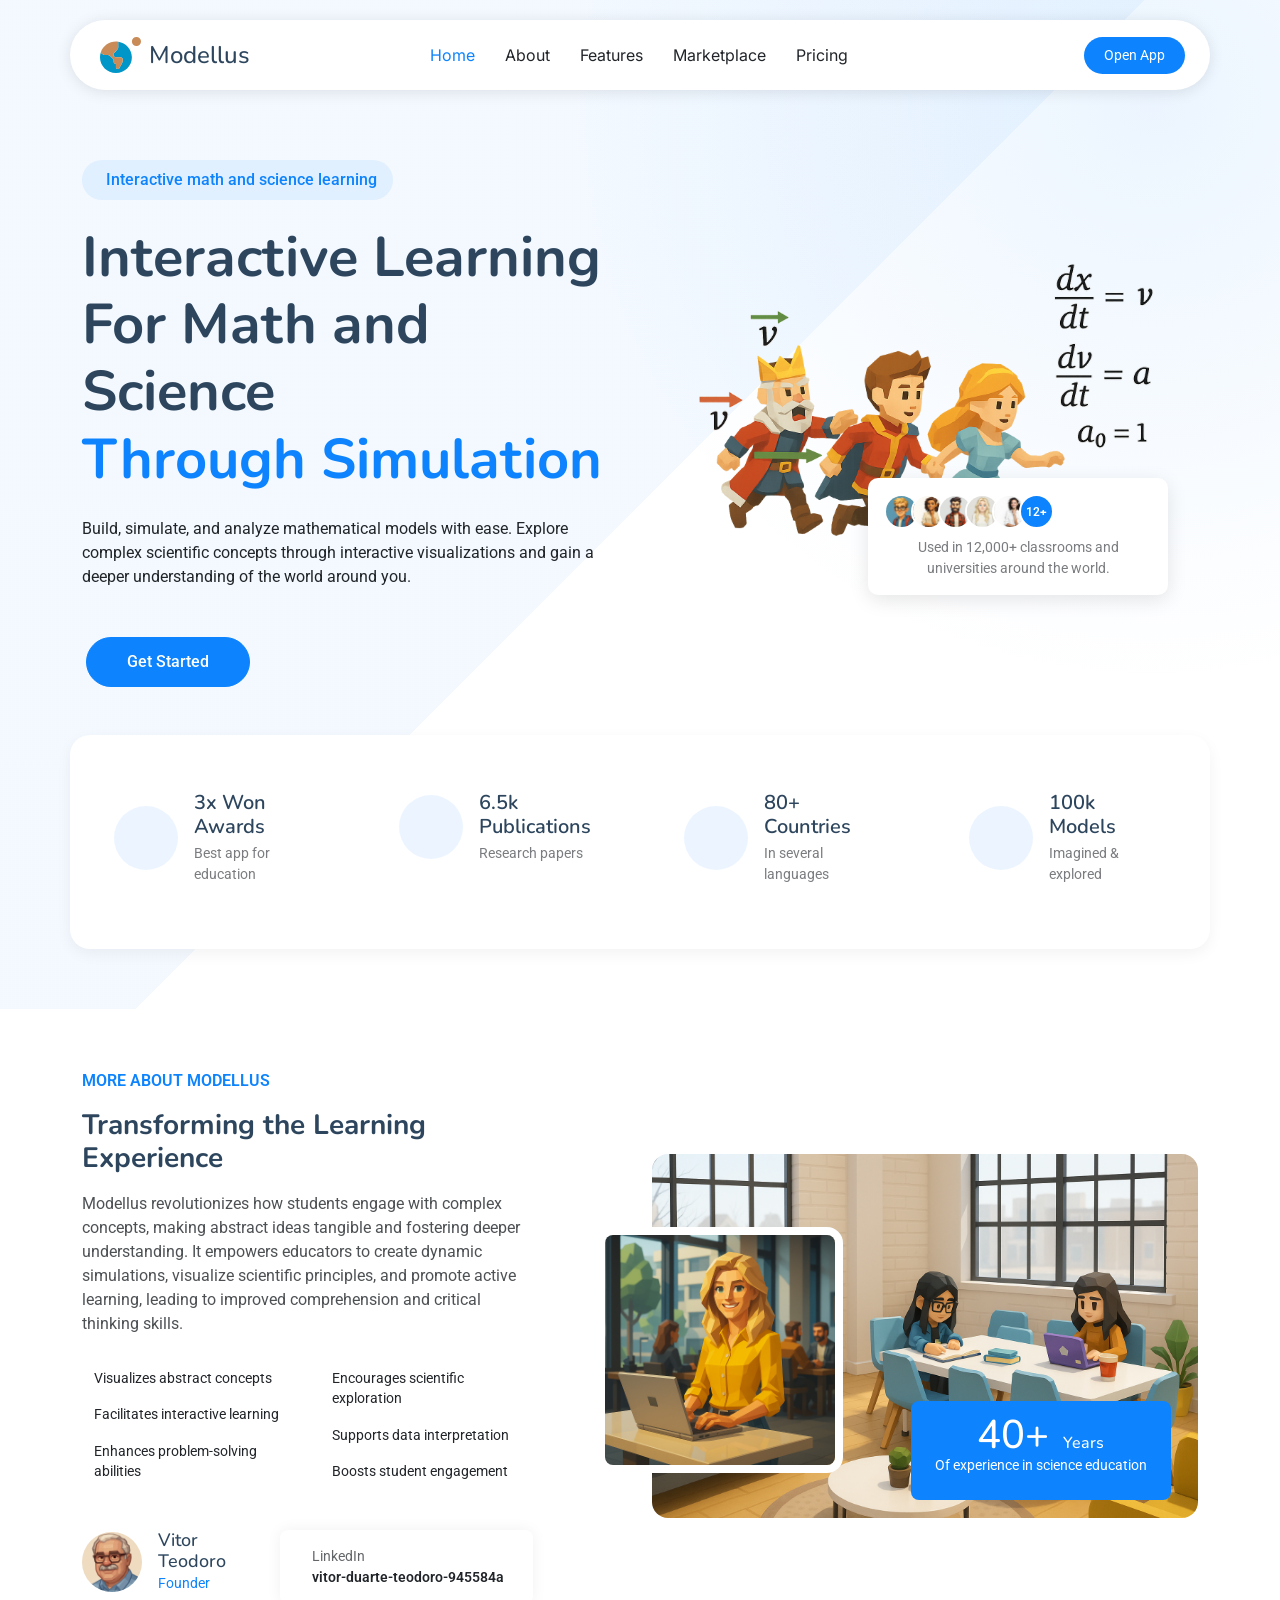
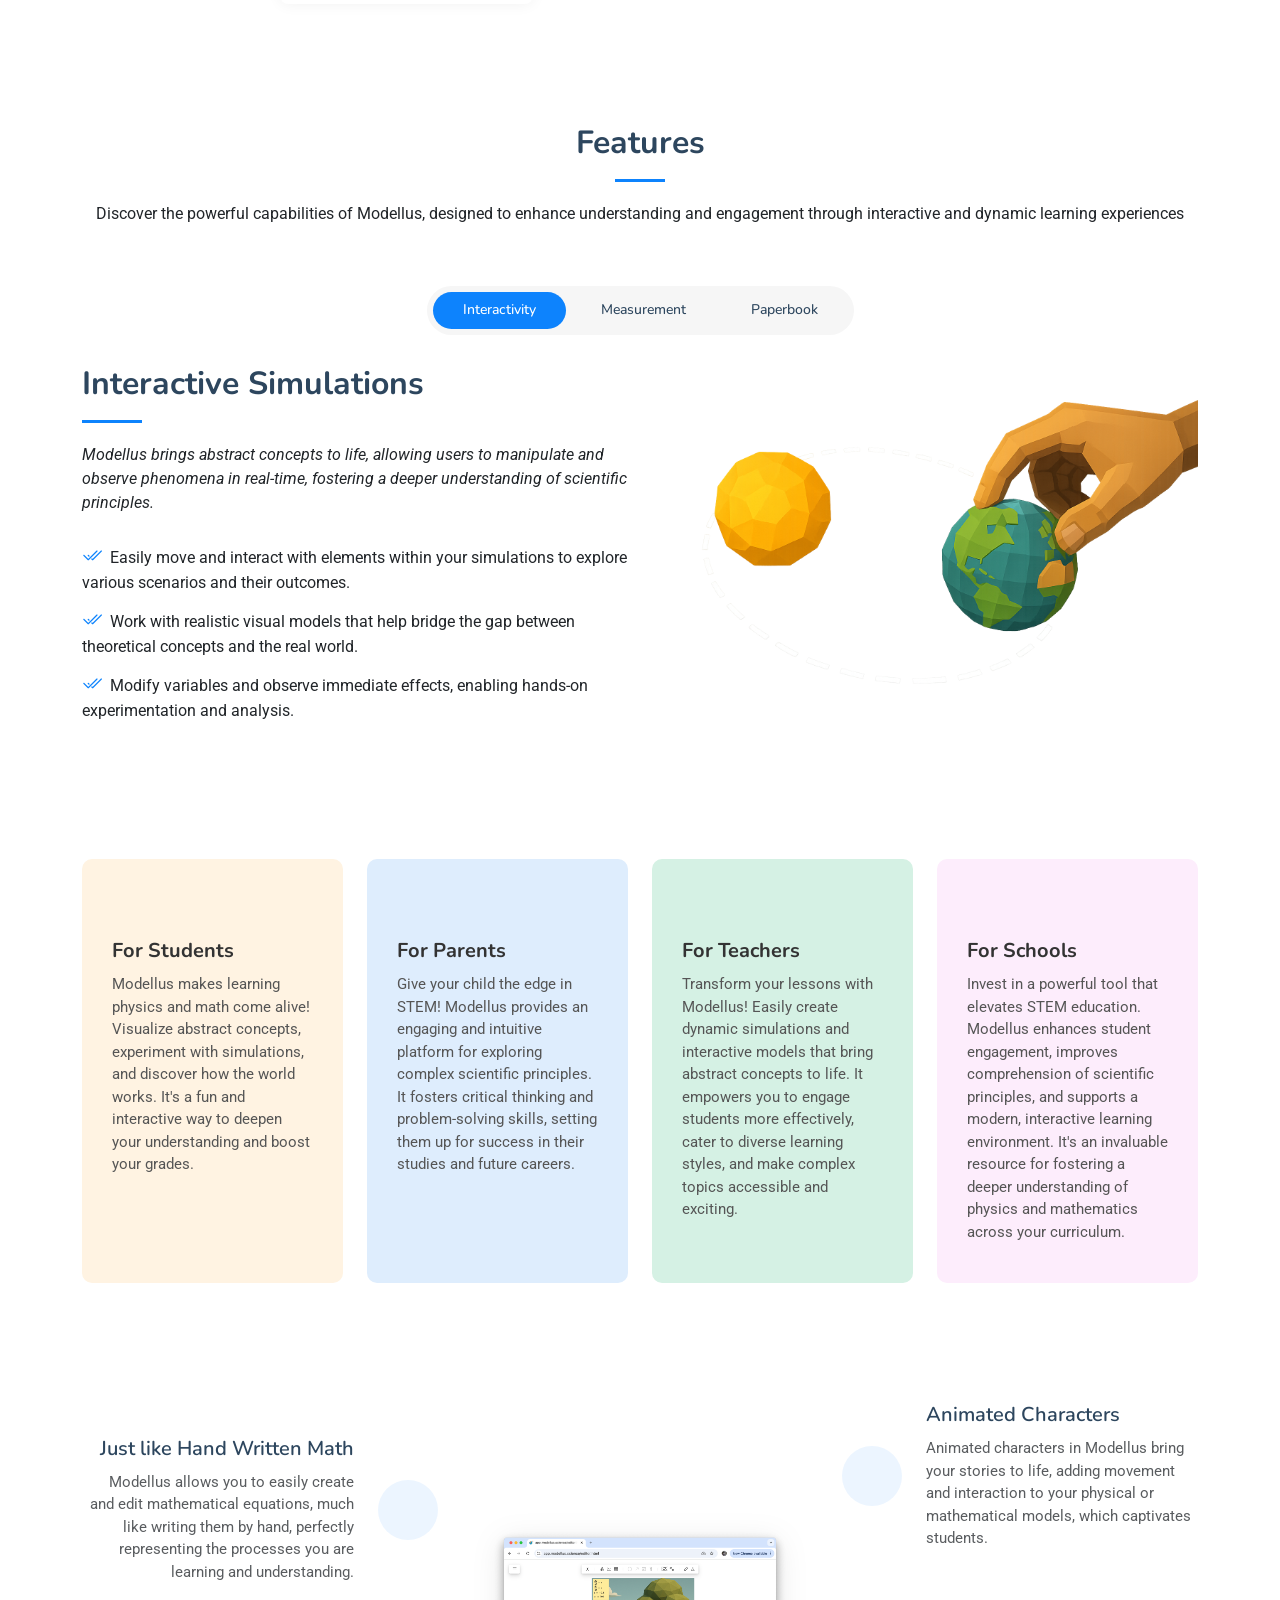
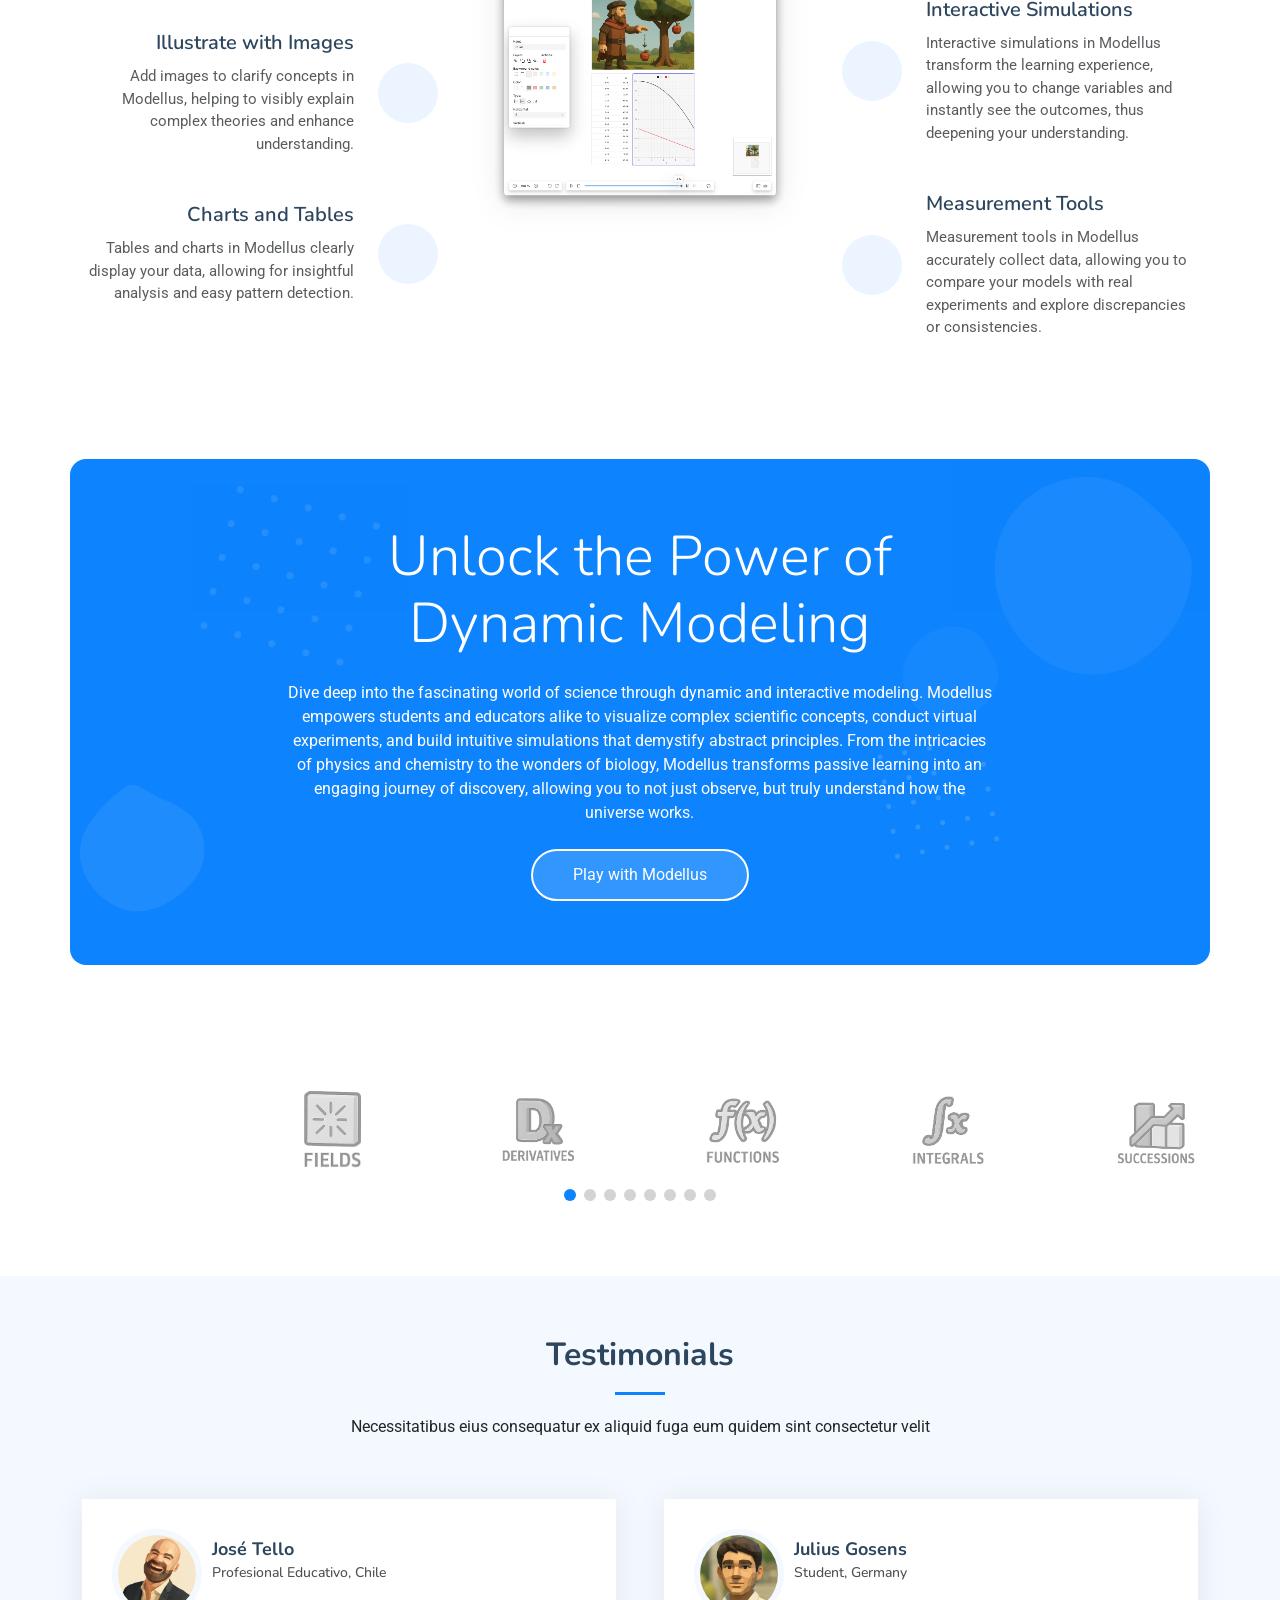
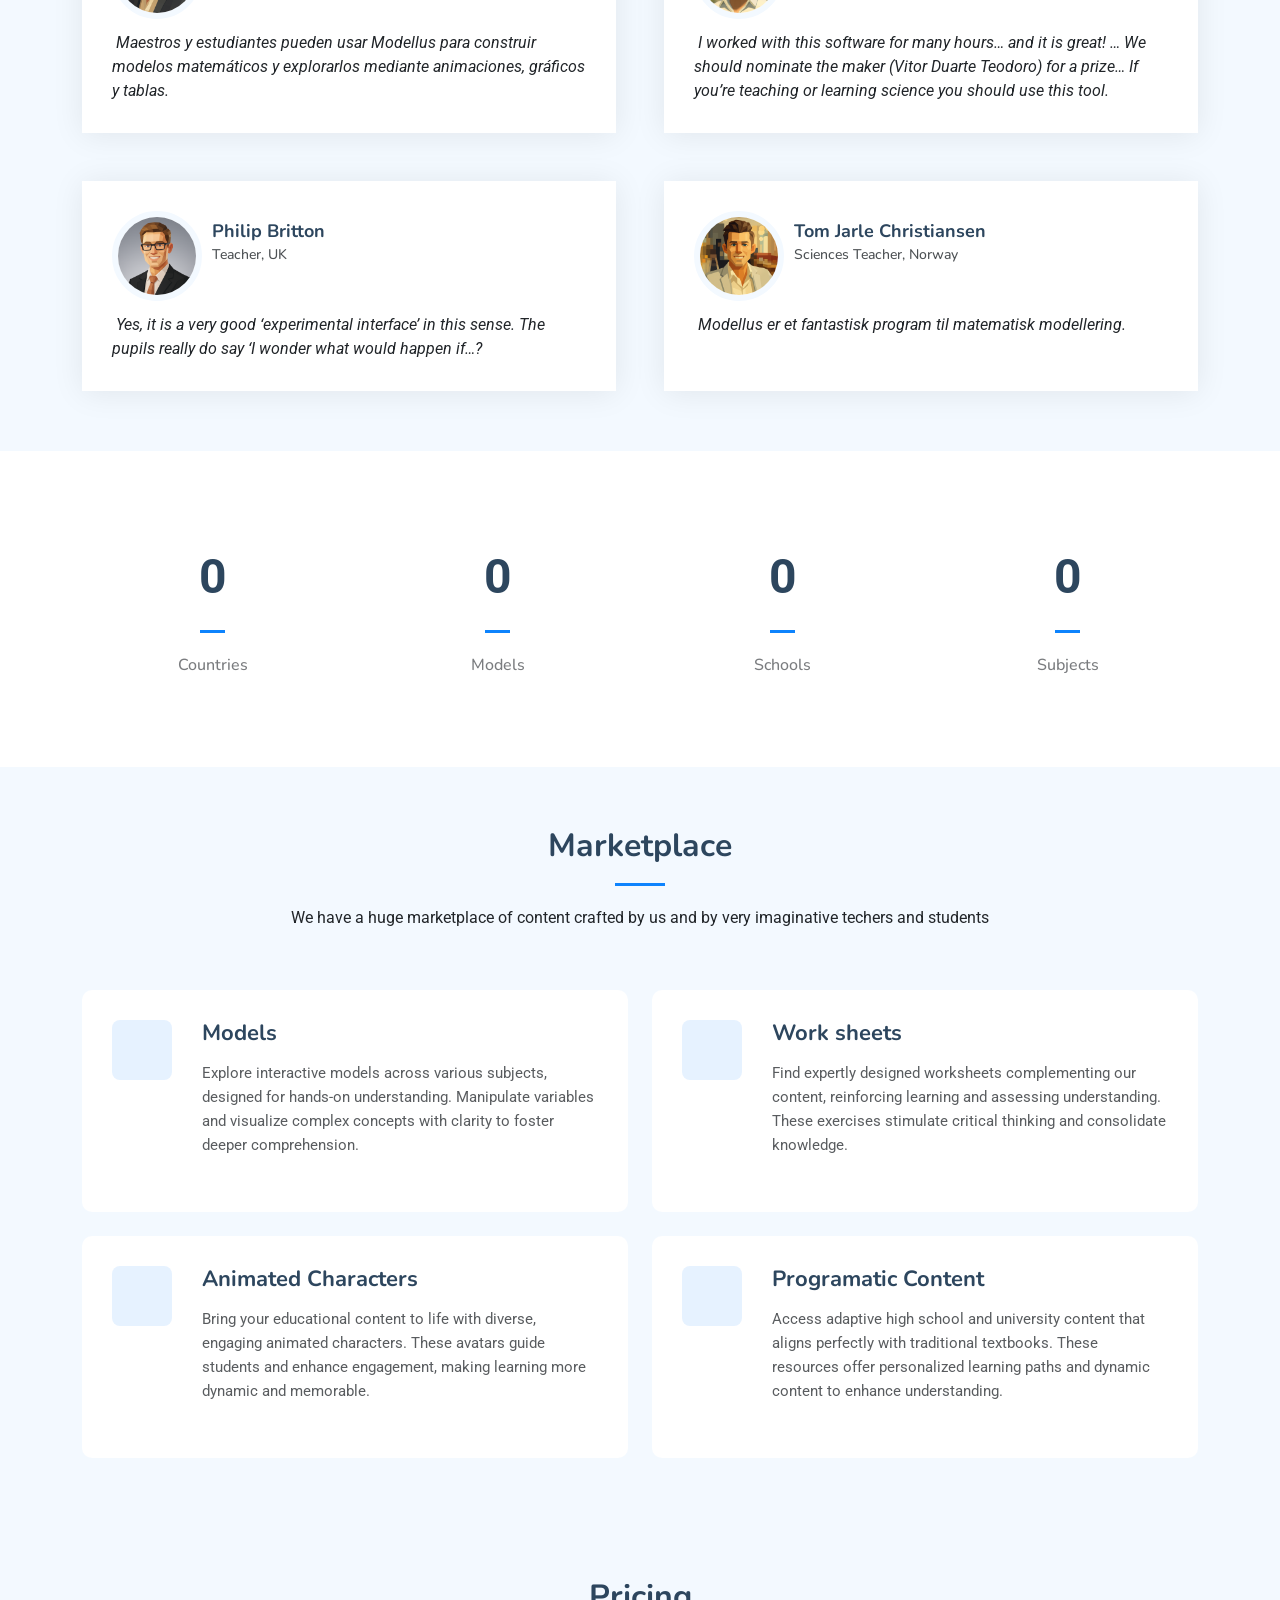
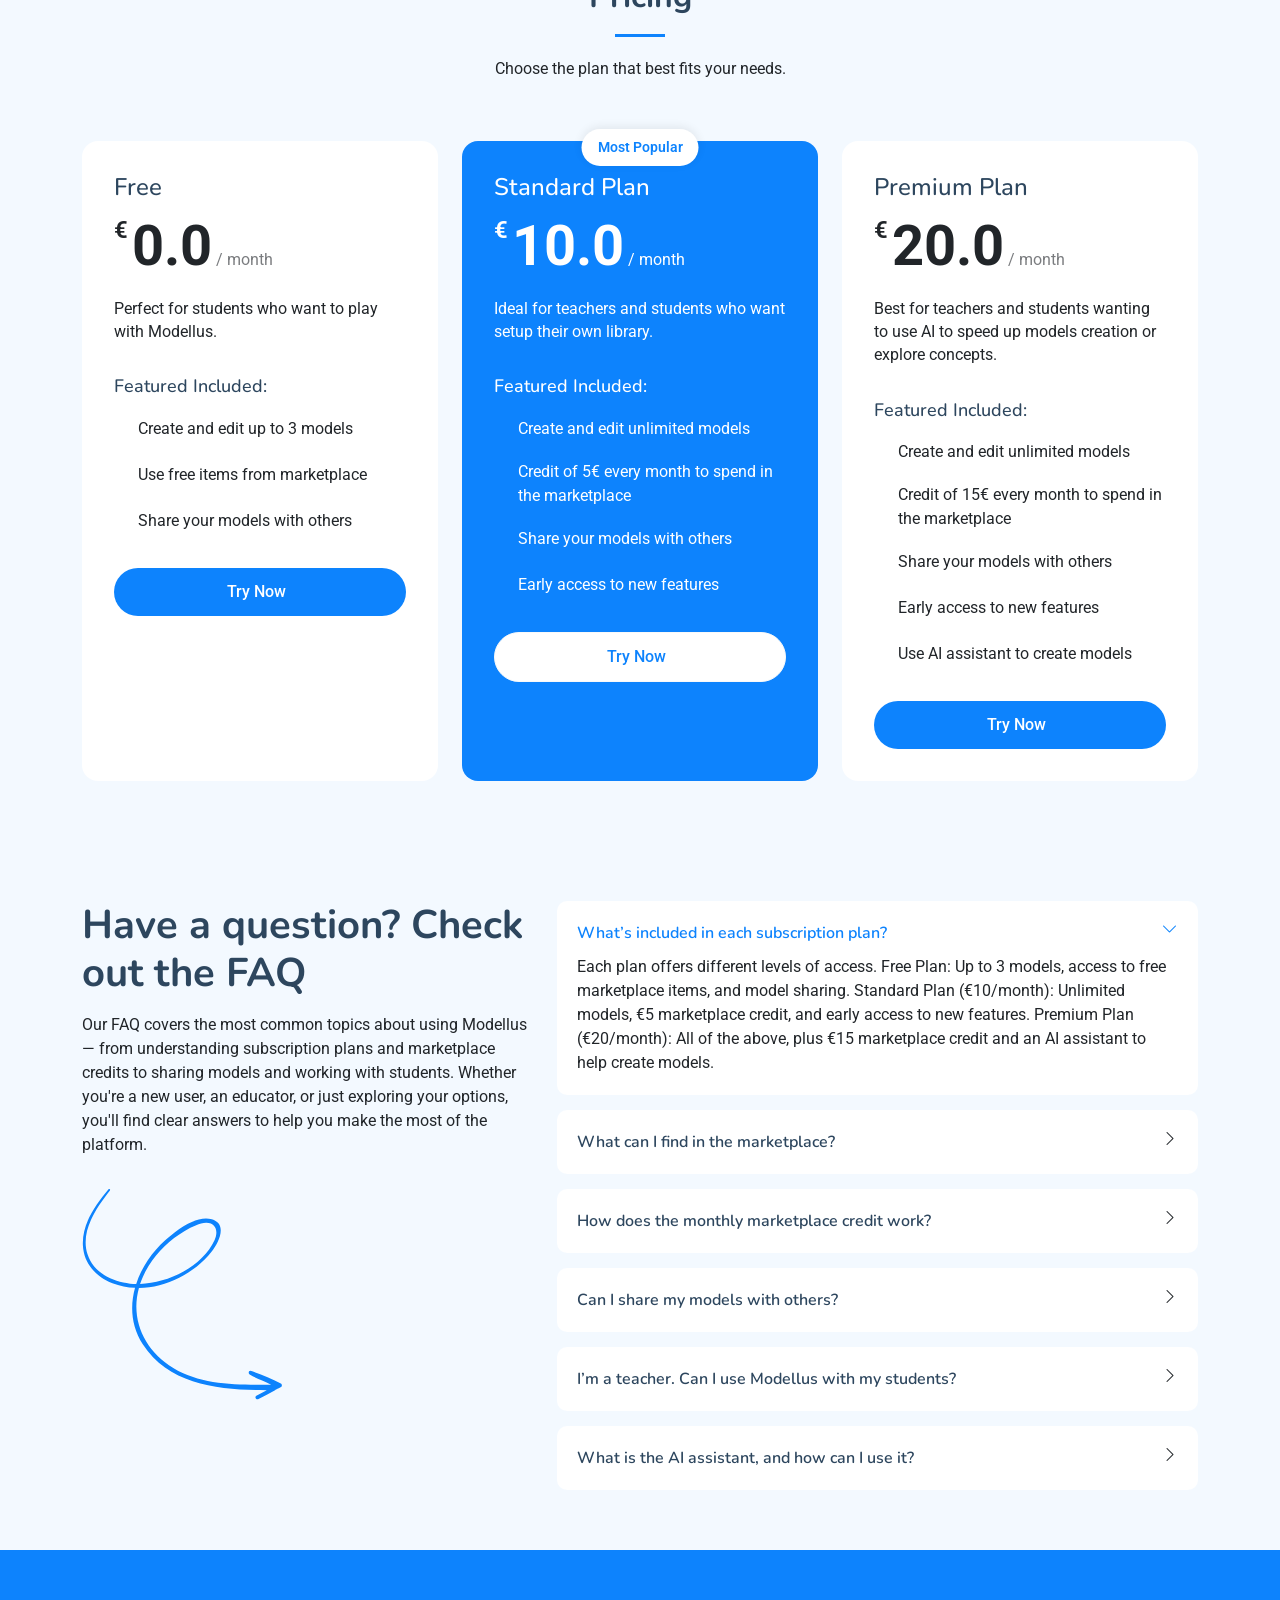
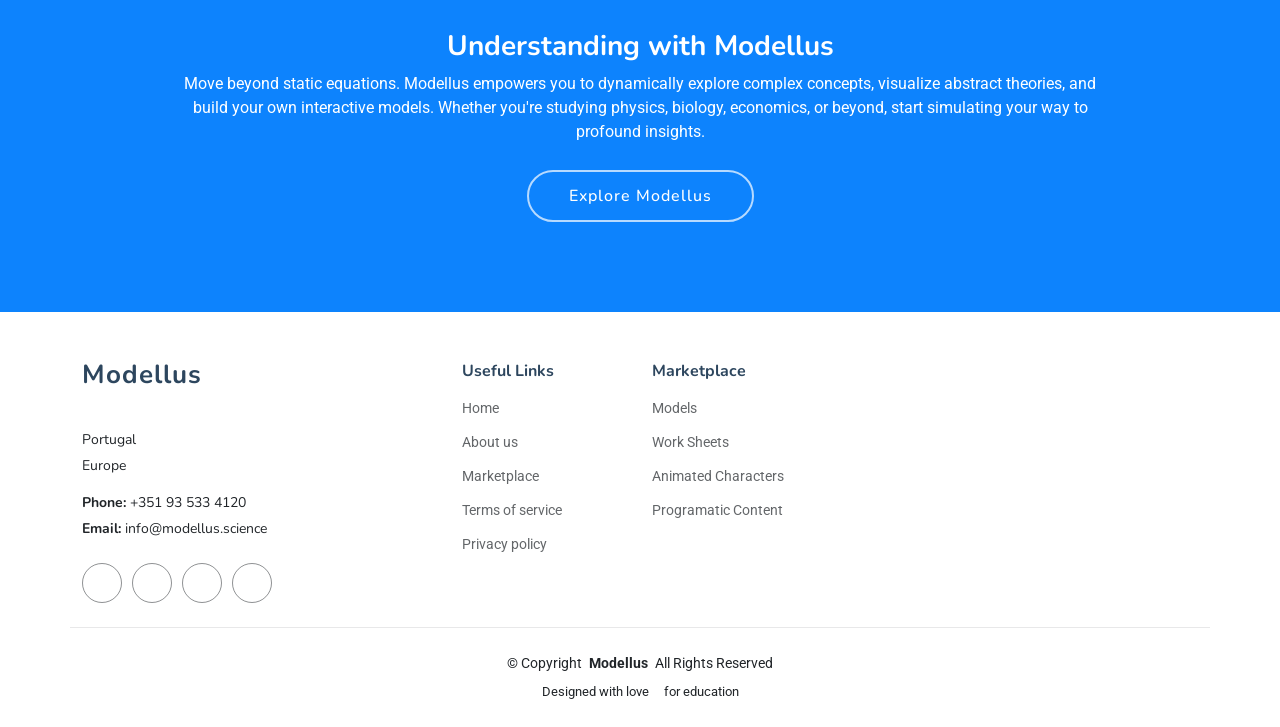
==== commit e619d8e4: "Set pages names to Modellus." ====
--- a/index.html
+++ b/index.html
@@ -1082,10 +1082,6 @@
     <div class="container copyright text-center mt-4">
       <p>© <span>Copyright</span> <strong class="px-1 sitename">Modellus</strong> <span>All Rights Reserved</span></p>
       <div class="credits">
-        <!-- All the links in the footer should remain intact. -->
-        <!-- You can delete the links only if you've purchased the pro version. -->
-        <!-- Licensing information: https://bootstrapmade.com/license/ -->
-        <!-- Purchase the pro version with working PHP/AJAX contact form: [buy-url] -->
         Designed with love &nbsp; <i class="fa-solid fa-heart fa-beat-fade" style="color: #b51a00;"></i> &nbsp; for education
       </div>
     </div>
--- a/assets/css/main.css
+++ b/assets/css/main.css
@@ -0,0 +1,2320 @@
+/* Fonts */
+:root {
+  --default-font: "Roboto",  system-ui, -apple-system, "Segoe UI", Roboto, "Helvetica Neue", Arial, "Noto Sans", "Liberation Sans", sans-serif, "Apple Color Emoji", "Segoe UI Emoji", "Segoe UI Symbol", "Noto Color Emoji";
+  --heading-font: "Nunito",  sans-serif;
+  --nav-font: "Inter",  sans-serif;
+}
+
+/* Global Colors - The following color variables are used throughout the website. Updating them here will change the color scheme of the entire website */
+:root { 
+  --background-color: #ffffff; /* Background color for the entire website, including individual sections */
+  --default-color: #212529; /* Default color used for the majority of the text content across the entire website */
+  --heading-color: #2d465e; /* Color for headings, subheadings and title throughout the website */
+  --accent-color: #0d83fd; /* Accent color that represents your brand on the website. It's used for buttons, links, and other elements that need to stand out */
+  --surface-color: #ffffff; /* The surface color is used as a background of boxed elements within sections, such as cards, icon boxes, or other elements that require a visual separation from the global background. */
+  --contrast-color: #ffffff; /* Contrast color for text, ensuring readability against backgrounds of accent, heading, or default colors. */
+}
+
+/* Nav Menu Colors - The following color variables are used specifically for the navigation menu. They are separate from the global colors to allow for more customization options */
+:root {
+  --nav-color: #212529;  /* The default color of the main navmenu links */
+  --nav-hover-color: #0d83fd; /* Applied to main navmenu links when they are hovered over or active */
+  --nav-mobile-background-color: #ffffff; /* Used as the background color for mobile navigation menu */
+  --nav-dropdown-background-color: #ffffff; /* Used as the background color for dropdown items that appear when hovering over primary navigation items */
+  --nav-dropdown-color: #212529; /* Used for navigation links of the dropdown items in the navigation menu. */
+  --nav-dropdown-hover-color: #0d83fd; /* Similar to --nav-hover-color, this color is applied to dropdown navigation links when they are hovered over. */
+}
+
+/* Color Presets - These classes override global colors when applied to any section or element, providing reuse of the sam color scheme. */
+
+.light-background {
+  --background-color: #f3f9ff;
+  --surface-color: #ffffff;
+}
+
+.dark-background {
+  --background-color: #0d83fd;
+  --default-color: #ffffff;
+  --heading-color: #ffffff;
+  --surface-color: #409dfd;
+  --contrast-color: #ffffff;
+}
+
+/* Smooth scroll */
+:root {
+  scroll-behavior: smooth;
+}
+
+/*--------------------------------------------------------------
+# General Styling & Shared Classes
+--------------------------------------------------------------*/
+body {
+  color: var(--default-color);
+  background-color: var(--background-color);
+  font-family: var(--default-font);
+}
+
+a {
+  color: var(--accent-color);
+  text-decoration: none;
+  transition: 0.3s;
+}
+
+a:hover {
+  color: color-mix(in srgb, var(--accent-color), transparent 25%);
+  text-decoration: none;
+}
+
+h1,
+h2,
+h3,
+h4,
+h5,
+h6 {
+  color: var(--heading-color);
+  font-family: var(--heading-font);
+}
+
+/* PHP Email Form Messages
+------------------------------*/
+.php-email-form .error-message {
+  display: none;
+  background: #df1529;
+  color: #ffffff;
+  text-align: left;
+  padding: 15px;
+  margin-bottom: 24px;
+  font-weight: 600;
+}
+
+.php-email-form .sent-message {
+  display: none;
+  color: #ffffff;
+  background: #059652;
+  text-align: center;
+  padding: 15px;
+  margin-bottom: 24px;
+  font-weight: 600;
+}
+
+.php-email-form .loading {
+  display: none;
+  background: var(--surface-color);
+  text-align: center;
+  padding: 15px;
+  margin-bottom: 24px;
+}
+
+.php-email-form .loading:before {
+  content: "";
+  display: inline-block;
+  border-radius: 50%;
+  width: 24px;
+  height: 24px;
+  margin: 0 10px -6px 0;
+  border: 3px solid var(--accent-color);
+  border-top-color: var(--surface-color);
+  animation: php-email-form-loading 1s linear infinite;
+}
+
+@keyframes php-email-form-loading {
+  0% {
+    transform: rotate(0deg);
+  }
+
+  100% {
+    transform: rotate(360deg);
+  }
+}
+
+/*--------------------------------------------------------------
+# Global Header
+--------------------------------------------------------------*/
+.header {
+  --background-color: rgba(255, 255, 255, 0);
+  color: var(--default-color);
+  background-color: var(--background-color);
+  padding: 20px 0;
+  transition: all 0.5s;
+  z-index: 997;
+}
+
+.header .header-container {
+  background: var(--surface-color);
+  border-radius: 50px;
+  padding: 5px 25px;
+  box-shadow: 0px 2px 15px rgba(0, 0, 0, 0.1);
+}
+
+.scrolled .header .header-container {
+  background: color-mix(in srgb, var(--surface-color), transparent 5%);
+}
+
+.header .logo {
+  line-height: 1;
+  padding-left: 5px;
+}
+
+.header .logo img {
+  max-height: 36px;
+  margin-right: 8px;
+}
+
+.header .logo h1 {
+  font-size: 24px;
+  margin: 0;
+  font-weight: 500;
+  color: var(--heading-color);
+}
+
+.header .btn-getstarted,
+.header .btn-getstarted:focus {
+  color: var(--contrast-color);
+  background: var(--accent-color);
+  font-size: 14px;
+  padding: 8px 20px;
+  margin: 0 0 0 30px;
+  border-radius: 50px;
+  transition: 0.3s;
+}
+
+.header .btn-getstarted:hover,
+.header .btn-getstarted:focus:hover {
+  color: var(--contrast-color);
+  background: color-mix(in srgb, var(--accent-color), transparent 15%);
+}
+
+@media (max-width: 1200px) {
+  .header {
+    padding-top: 10px;
+  }
+
+  .header .header-container {
+    margin-left: 10px;
+    margin-right: 10px;
+    padding: 10px 5px 10px 15px;
+  }
+
+  .header .logo {
+    order: 1;
+  }
+
+  .header .btn-getstarted {
+    order: 2;
+    margin: 0 10px 0 0;
+    padding: 6px 15px;
+  }
+
+  .header .navmenu {
+    order: 3;
+  }
+}
+
+/*--------------------------------------------------------------
+# Navigation Menu
+--------------------------------------------------------------*/
+/* Navmenu - Desktop */
+@media (min-width: 1200px) {
+  .navmenu {
+    padding: 0;
+  }
+
+  .navmenu ul {
+    margin: 0;
+    padding: 0;
+    display: flex;
+    list-style: none;
+    align-items: center;
+  }
+
+  .navmenu li {
+    position: relative;
+  }
+
+  .navmenu a,
+  .navmenu a:focus {
+    color: var(--nav-color);
+    padding: 18px 15px;
+    font-size: 16px;
+    font-family: var(--nav-font);
+    font-weight: 400;
+    display: flex;
+    align-items: center;
+    justify-content: space-between;
+    white-space: nowrap;
+    transition: 0.3s;
+  }
+
+  .navmenu a i,
+  .navmenu a:focus i {
+    font-size: 12px;
+    line-height: 0;
+    margin-left: 5px;
+    transition: 0.3s;
+  }
+
+  .navmenu li:last-child a {
+    padding-right: 0;
+  }
+
+  .navmenu li:hover>a,
+  .navmenu .active,
+  .navmenu .active:focus {
+    color: var(--nav-hover-color);
+  }
+
+  .navmenu .dropdown ul {
+    margin: 0;
+    padding: 10px 0;
+    background: var(--nav-dropdown-background-color);
+    display: block;
+    position: absolute;
+    visibility: hidden;
+    left: 14px;
+    top: 130%;
+    opacity: 0;
+    transition: 0.3s;
+    border-radius: 4px;
+    z-index: 99;
+    box-shadow: 0px 0px 30px rgba(0, 0, 0, 0.1);
+  }
+
+  .navmenu .dropdown ul li {
+    min-width: 200px;
+  }
+
+  .navmenu .dropdown ul a {
+    padding: 10px 20px;
+    font-size: 15px;
+    text-transform: none;
+    color: var(--nav-dropdown-color);
+  }
+
+  .navmenu .dropdown ul a i {
+    font-size: 12px;
+  }
+
+  .navmenu .dropdown ul a:hover,
+  .navmenu .dropdown ul .active:hover,
+  .navmenu .dropdown ul li:hover>a {
+    color: var(--nav-dropdown-hover-color);
+  }
+
+  .navmenu .dropdown:hover>ul {
+    opacity: 1;
+    top: 100%;
+    visibility: visible;
+  }
+
+  .navmenu .dropdown .dropdown ul {
+    top: 0;
+    left: -90%;
+    visibility: hidden;
+  }
+
+  .navmenu .dropdown .dropdown:hover>ul {
+    opacity: 1;
+    top: 0;
+    left: -100%;
+    visibility: visible;
+  }
+}
+
+/* Navmenu - Mobile */
+@media (max-width: 1199px) {
+  .mobile-nav-toggle {
+    color: var(--nav-color);
+    font-size: 28px;
+    line-height: 0;
+    margin-right: 10px;
+    cursor: pointer;
+    transition: color 0.3s;
+  }
+
+  .navmenu {
+    padding: 0;
+    z-index: 9997;
+  }
+
+  .navmenu ul {
+    display: none;
+    list-style: none;
+    position: absolute;
+    inset: 60px 20px 20px 20px;
+    padding: 10px 0;
+    margin: 0;
+    border-radius: 6px;
+    background-color: var(--nav-mobile-background-color);
+    overflow-y: auto;
+    transition: 0.3s;
+    z-index: 9998;
+    box-shadow: 0px 0px 30px rgba(0, 0, 0, 0.1);
+  }
+
+  .navmenu a,
+  .navmenu a:focus {
+    color: var(--nav-dropdown-color);
+    padding: 10px 20px;
+    font-family: var(--nav-font);
+    font-size: 17px;
+    font-weight: 500;
+    display: flex;
+    align-items: center;
+    justify-content: space-between;
+    white-space: nowrap;
+    transition: 0.3s;
+  }
+
+  .navmenu a i,
+  .navmenu a:focus i {
+    font-size: 12px;
+    line-height: 0;
+    margin-left: 5px;
+    width: 30px;
+    height: 30px;
+    display: flex;
+    align-items: center;
+    justify-content: center;
+    border-radius: 50%;
+    transition: 0.3s;
+    background-color: color-mix(in srgb, var(--accent-color), transparent 90%);
+  }
+
+  .navmenu a i:hover,
+  .navmenu a:focus i:hover {
+    background-color: var(--accent-color);
+    color: var(--contrast-color);
+  }
+
+  .navmenu a:hover,
+  .navmenu .active,
+  .navmenu .active:focus {
+    color: var(--nav-dropdown-hover-color);
+  }
+
+  .navmenu .active i,
+  .navmenu .active:focus i {
+    background-color: var(--accent-color);
+    color: var(--contrast-color);
+    transform: rotate(180deg);
+  }
+
+  .navmenu .dropdown ul {
+    position: static;
+    display: none;
+    z-index: 99;
+    padding: 10px 0;
+    margin: 10px 20px;
+    background-color: var(--nav-dropdown-background-color);
+    border: 1px solid color-mix(in srgb, var(--default-color), transparent 90%);
+    box-shadow: none;
+    transition: all 0.5s ease-in-out;
+  }
+
+  .navmenu .dropdown ul ul {
+    background-color: rgba(33, 37, 41, 0.1);
+  }
+
+  .navmenu .dropdown>.dropdown-active {
+    display: block;
+    background-color: rgba(33, 37, 41, 0.03);
+  }
+
+  .mobile-nav-active {
+    overflow: hidden;
+  }
+
+  .mobile-nav-active .mobile-nav-toggle {
+    color: #fff;
+    position: absolute;
+    font-size: 32px;
+    top: 15px;
+    right: 15px;
+    margin-right: 0;
+    z-index: 9999;
+  }
+
+  .mobile-nav-active .navmenu {
+    position: fixed;
+    overflow: hidden;
+    inset: 0;
+    background: rgba(33, 37, 41, 0.8);
+    transition: 0.3s;
+  }
+
+  .mobile-nav-active .navmenu>ul {
+    display: block;
+  }
+}
+
+/*--------------------------------------------------------------
+# Global Footer
+--------------------------------------------------------------*/
+.footer {
+  color: var(--default-color);
+  background-color: var(--background-color);
+  font-size: 14px;
+  position: relative;
+}
+
+.footer .footer-top {
+  padding-top: 50px;
+}
+
+.footer .footer-about .logo {
+  line-height: 1;
+  margin-bottom: 25px;
+}
+
+.footer .footer-about .logo img {
+  max-height: 40px;
+  margin-right: 6px;
+}
+
+.footer .footer-about .logo span {
+  color: var(--heading-color);
+  font-family: var(--heading-font);
+  font-size: 26px;
+  font-weight: 700;
+  letter-spacing: 1px;
+}
+
+.footer .footer-about p {
+  font-size: 14px;
+  font-family: var(--heading-font);
+}
+
+.footer .social-links a {
+  display: flex;
+  align-items: center;
+  justify-content: center;
+  width: 40px;
+  height: 40px;
+  border-radius: 50%;
+  border: 1px solid color-mix(in srgb, var(--default-color), transparent 50%);
+  font-size: 16px;
+  color: color-mix(in srgb, var(--default-color), transparent 20%);
+  margin-right: 10px;
+  transition: 0.3s;
+}
+
+.footer .social-links a:hover {
+  color: var(--accent-color);
+  border-color: var(--accent-color);
+}
+
+.footer h4 {
+  font-size: 16px;
+  font-weight: bold;
+  position: relative;
+  padding-bottom: 12px;
+}
+
+.footer .footer-links {
+  margin-bottom: 30px;
+}
+
+.footer .footer-links ul {
+  list-style: none;
+  padding: 0;
+  margin: 0;
+}
+
+.footer .footer-links ul i {
+  padding-right: 2px;
+  font-size: 12px;
+  line-height: 0;
+}
+
+.footer .footer-links ul li {
+  padding: 10px 0;
+  display: flex;
+  align-items: center;
+}
+
+.footer .footer-links ul li:first-child {
+  padding-top: 0;
+}
+
+.footer .footer-links ul a {
+  color: color-mix(in srgb, var(--default-color), transparent 30%);
+  display: inline-block;
+  line-height: 1;
+}
+
+.footer .footer-links ul a:hover {
+  color: var(--accent-color);
+}
+
+.footer .footer-contact p {
+  margin-bottom: 5px;
+}
+
+.footer .copyright {
+  padding: 25px 0;
+  border-top: 1px solid color-mix(in srgb, var(--default-color), transparent 90%);
+}
+
+.footer .copyright p {
+  margin-bottom: 0;
+}
+
+.footer .credits {
+  margin-top: 8px;
+  font-size: 13px;
+}
+
+/*--------------------------------------------------------------
+# Scroll Top Button
+--------------------------------------------------------------*/
+.scroll-top {
+  position: fixed;
+  visibility: hidden;
+  opacity: 0;
+  right: 15px;
+  bottom: -15px;
+  z-index: 99999;
+  background-color: var(--accent-color);
+  width: 44px;
+  height: 44px;
+  border-radius: 50px;
+  transition: all 0.4s;
+}
+
+.scroll-top i {
+  font-size: 24px;
+  color: var(--contrast-color);
+  line-height: 0;
+}
+
+.scroll-top:hover {
+  background-color: color-mix(in srgb, var(--accent-color), transparent 20%);
+  color: var(--contrast-color);
+}
+
+.scroll-top.active {
+  visibility: visible;
+  opacity: 1;
+  bottom: 15px;
+}
+
+/*--------------------------------------------------------------
+# Disable aos animation delay on mobile devices
+--------------------------------------------------------------*/
+@media screen and (max-width: 768px) {
+  [data-aos-delay] {
+    transition-delay: 0 !important;
+  }
+}
+
+/*--------------------------------------------------------------
+# Global Page Titles & Breadcrumbs
+--------------------------------------------------------------*/
+.page-title {
+  color: var(--default-color);
+  background-color: var(--background-color);
+  padding: 170px 0 80px 0;
+  text-align: center;
+  position: relative;
+}
+
+.page-title h1 {
+  font-size: 42px;
+  font-weight: 700;
+  margin-bottom: 10px;
+}
+
+.page-title .breadcrumbs ol {
+  display: flex;
+  flex-wrap: wrap;
+  list-style: none;
+  justify-content: center;
+  padding: 0;
+  margin: 0;
+  font-size: 16px;
+  font-weight: 400;
+}
+
+.page-title .breadcrumbs ol li+li {
+  padding-left: 10px;
+}
+
+.page-title .breadcrumbs ol li+li::before {
+  content: "/";
+  display: inline-block;
+  padding-right: 10px;
+  color: color-mix(in srgb, var(--default-color), transparent 70%);
+}
+
+/*--------------------------------------------------------------
+# Global Sections
+--------------------------------------------------------------*/
+section,
+.section {
+  color: var(--default-color);
+  background-color: var(--background-color);
+  padding: 60px 0;
+  scroll-margin-top: 90px;
+  overflow: clip;
+}
+
+@media (max-width: 1199px) {
+
+  section,
+  .section {
+    scroll-margin-top: 66px;
+  }
+}
+
+/*--------------------------------------------------------------
+# Global Section Titles
+--------------------------------------------------------------*/
+.section-title {
+  text-align: center;
+  padding-bottom: 60px;
+  position: relative;
+}
+
+.section-title h2 {
+  font-size: 32px;
+  font-weight: 700;
+  margin-bottom: 20px;
+  padding-bottom: 20px;
+  position: relative;
+}
+
+.section-title h2:after {
+  content: "";
+  position: absolute;
+  display: block;
+  width: 50px;
+  height: 3px;
+  background: var(--accent-color);
+  left: 0;
+  right: 0;
+  bottom: 0;
+  margin: auto;
+}
+
+.section-title p {
+  margin-bottom: 0;
+}
+
+/*--------------------------------------------------------------
+# Hero Section
+--------------------------------------------------------------*/
+.hero {
+  position: relative;
+  padding-top: 160px;
+  background: linear-gradient(135deg, color-mix(in srgb, var(--accent-color), transparent 95%) 50%, color-mix(in srgb, var(--accent-color), transparent 98%) 25%, transparent 50%);
+}
+
+.hero::before {
+  content: "";
+  position: absolute;
+  top: 0;
+  left: 0;
+  width: 100%;
+  height: 100%;
+  background: radial-gradient(circle at 90% 10%, color-mix(in srgb, var(--accent-color), transparent 92%), transparent 40%);
+  pointer-events: none;
+}
+
+.hero .hero-content {
+  position: relative;
+  z-index: 1;
+}
+
+.hero .hero-content h1 {
+  font-size: 3.5rem;
+  font-weight: 700;
+  line-height: 1.2;
+  margin-bottom: 1.5rem;
+}
+
+.hero .hero-content h1 .accent-text {
+  color: var(--accent-color);
+}
+
+@media (max-width: 992px) {
+  .hero .hero-content {
+    text-align: center;
+    margin-bottom: 3rem;
+  }
+
+  .hero .hero-content h1 {
+    font-size: 2.5rem;
+  }
+
+  .hero .hero-content .hero-buttons {
+    justify-content: center;
+  }
+}
+
+@media (max-width: 575px) {
+  .hero .hero-content h1 {
+    font-size: 2rem;
+  }
+}
+
+.hero .company-badge {
+  display: inline-flex;
+  align-items: center;
+  padding: 0.5rem 1rem;
+  background-color: color-mix(in srgb, var(--accent-color), transparent 92%);
+  border-radius: 50px;
+  color: var(--accent-color);
+  font-weight: 500;
+}
+
+.hero .company-badge i {
+  font-size: 1.25rem;
+}
+
+.hero .btn-primary {
+  background-color: var(--accent-color);
+  border-color: var(--accent-color);
+  color: var(--contrast-color);
+  padding: 0.75rem 2.5rem;
+  border-radius: 50px;
+  font-weight: 500;
+  transition: all 0.3s ease;
+}
+
+.hero .btn-primary:hover {
+  background-color: color-mix(in srgb, var(--accent-color), black 20%);
+  border-color: color-mix(in srgb, var(--accent-color), black 20%);
+}
+
+.hero .btn-link {
+  color: var(--heading-color);
+  text-decoration: none;
+  font-weight: 500;
+  transition: all 0.3s ease;
+}
+
+.hero .btn-link:hover {
+  color: var(--accent-color);
+}
+
+.hero .btn-link i {
+  font-size: 1.5rem;
+  vertical-align: middle;
+}
+
+.hero .hero-image {
+  position: relative;
+  text-align: center;
+  z-index: 1;
+}
+
+.hero .hero-image img {
+  max-width: 100%;
+  height: auto;
+}
+
+.hero .customers-badge {
+  position: absolute;
+  bottom: 10px;
+  right: 30px;
+  background-color: var(--surface-color);
+  padding: 1rem;
+  border-radius: 10px;
+  box-shadow: 0 5px 20px rgba(0, 0, 0, 0.1);
+  max-width: 300px;
+  animation: float-badge 3s ease-in-out infinite;
+  will-change: transform;
+}
+
+.hero .customers-badge .customer-avatars {
+  display: flex;
+  align-items: center;
+  margin-bottom: 0.5rem;
+}
+
+.hero .customers-badge .avatar {
+  width: 35px;
+  height: 35px;
+  border-radius: 50%;
+  border: 2px solid var(--surface-color);
+  margin-left: -8px;
+}
+
+.hero .customers-badge .avatar:first-child {
+  margin-left: 0;
+}
+
+.hero .customers-badge .avatar.more {
+  background-color: var(--accent-color);
+  color: var(--contrast-color);
+  display: flex;
+  align-items: center;
+  justify-content: center;
+  font-size: 0.75rem;
+  font-weight: 600;
+}
+
+.hero .customers-badge p {
+  font-size: 0.875rem;
+  color: color-mix(in srgb, var(--default-color), transparent 40%);
+}
+
+@media (max-width: 992px) {
+  .hero .customers-badge {
+    position: static;
+    margin: 1rem auto;
+    max-width: 250px;
+  }
+}
+
+.hero .stats-row {
+  position: relative;
+  z-index: 1;
+  margin-top: 5rem;
+  background-color: var(--surface-color);
+  border-radius: 20px;
+  box-shadow: 0 5px 15px rgba(0, 0, 0, 0.05);
+  padding-bottom: 2rem;
+}
+
+.hero .stat-item {
+  display: flex;
+  align-items: center;
+  gap: 1rem;
+  padding: 2rem;
+}
+
+.hero .stat-item .stat-icon {
+  flex-shrink: 0;
+  width: 64px;
+  height: 64px;
+  display: flex;
+  align-items: center;
+  justify-content: center;
+  background-color: color-mix(in srgb, var(--accent-color), transparent 92%);
+  color: var(--accent-color);
+  border-radius: 50px;
+  transition: 0.3s;
+}
+
+.hero .stat-item .stat-icon i {
+  font-size: 1.5rem;
+  color: var(--accent-color);
+}
+
+.hero .stat-item:hover .stat-icon {
+  background-color: var(--accent-color);
+}
+
+.hero .stat-item:hover .stat-icon i {
+  color: var(--contrast-color);
+}
+
+.hero .stat-item .stat-content {
+  flex-grow: 1;
+}
+
+.hero .stat-item .stat-content h4 {
+  font-size: 1.25rem;
+  margin-bottom: 0.25rem;
+  font-weight: 600;
+}
+
+.hero .stat-item .stat-content p {
+  font-size: 0.875rem;
+  color: color-mix(in srgb, var(--default-color), transparent 40%);
+  margin: 0;
+}
+
+@media (max-width: 575px) {
+  .hero .stat-item {
+    padding: 1.5rem;
+  }
+}
+
+@keyframes float-badge {
+  0% {
+    transform: translateY(0);
+  }
+
+  50% {
+    transform: translateY(-10px);
+  }
+
+  100% {
+    transform: translateY(0);
+  }
+}
+
+/*--------------------------------------------------------------
+# About Section
+--------------------------------------------------------------*/
+.about .about-meta {
+  color: var(--accent-color);
+  font-weight: 600;
+  margin-bottom: 1rem;
+  display: inline-block;
+}
+
+.about .about-title {
+  font-size: 1.75rem;
+  margin-bottom: 1rem;
+  line-height: 1.2;
+  font-weight: 700;
+}
+
+@media (max-width: 992px) {
+  .about .about-title {
+    font-size: 2rem;
+  }
+}
+
+.about .about-description {
+  margin-bottom: 2rem;
+  color: color-mix(in srgb, var(--default-color), transparent 20%);
+}
+
+.about .feature-list-wrapper {
+  margin-bottom: 2rem;
+}
+
+.about .feature-list {
+  list-style: none;
+  padding: 0;
+  margin: 0;
+}
+
+.about .feature-list li {
+  display: flex;
+  align-items: center;
+  gap: 0.75rem;
+  margin-bottom: 1rem;
+  font-size: 0.85rem;
+}
+
+.about .feature-list li i {
+  color: var(--accent-color);
+  font-size: 1.25rem;
+}
+
+.about .profile .profile-image {
+  width: 60px;
+  height: 60px;
+  border-radius: 50%;
+  object-fit: cover;
+}
+
+.about .profile .profile-name {
+  font-size: 1.125rem;
+  margin: 0;
+}
+
+.about .profile .profile-position {
+  color: var(--accent-color);
+  margin: 0;
+  font-size: 0.875rem;
+}
+
+.about .contact-info {
+  padding: 1rem 1.5rem;
+  background-color: var(--surface-color);
+  border-radius: 0.5rem;
+  box-shadow: 0 0 15px rgba(0, 0, 0, 0.06);
+}
+
+.about .contact-info i {
+  color: var(--accent-color);
+  font-size: 1.5rem;
+}
+
+.about .contact-info .contact-label {
+  color: color-mix(in srgb, var(--default-color), transparent 30%);
+  font-size: 0.875rem;
+  margin: 0;
+}
+
+.about .contact-info .contact-number {
+  font-weight: 600;
+  font-size: 0.875rem;
+  margin: 0;
+}
+
+.about .image-wrapper {
+  position: relative;
+}
+
+@media (max-width: 992px) {
+  .about .image-wrapper {
+    padding-left: 0;
+    margin-top: 3rem;
+    display: flex;
+    flex-direction: column;
+    gap: 2rem;
+  }
+}
+
+@media (max-width: 992px) {
+  .about .image-wrapper .images {
+    display: flex;
+    flex-direction: column;
+    gap: 1.5rem;
+  }
+}
+
+@media (max-width: 992px) {
+  .about .image-wrapper .main-image {
+    margin-left: 0;
+  }
+}
+
+.about .image-wrapper .small-image {
+  position: absolute;
+  top: 20%;
+  left: -10%;
+  width: 45%;
+  border: 8px solid var(--surface-color);
+}
+
+@media (max-width: 992px) {
+  .about .image-wrapper .small-image {
+    position: static;
+    width: 100%;
+    margin: 0 auto;
+    border: 0;
+  }
+}
+
+.about .image-wrapper .experience-badge {
+  position: absolute;
+  bottom: 5%;
+  right: 5%;
+  background-color: var(--accent-color);
+  color: var(--contrast-color);
+  padding: 1.5rem;
+  border-radius: 0.5rem;
+  text-align: center;
+  min-width: 200px;
+  animation: experience-float 3s ease-in-out infinite;
+}
+
+@media (max-width: 992px) {
+  .about .image-wrapper .experience-badge {
+    position: static;
+    width: fit-content;
+    margin: 0 auto;
+  }
+}
+
+.about .image-wrapper .experience-badge h3 {
+  color: var(--contrast-color);
+  font-size: 2.5rem;
+  margin: 0;
+  line-height: 0.5;
+}
+
+.about .image-wrapper .experience-badge h3 span {
+  font-size: 1rem;
+  display: inline-block;
+  margin-left: 0.25rem;
+}
+
+.about .image-wrapper .experience-badge p {
+  margin: 0.5rem 0 0;
+  font-size: 0.875rem;
+}
+
+@keyframes experience-float {
+  0% {
+    transform: translateY(0);
+  }
+
+  50% {
+    transform: translateY(-10px);
+  }
+
+  100% {
+    transform: translateY(0);
+  }
+}
+
+/*--------------------------------------------------------------
+# Features Section
+--------------------------------------------------------------*/
+.features .nav-tabs {
+  border: 0;
+  background-color: color-mix(in srgb, var(--default-color), transparent 96%);
+  display: inline-flex;
+  align-items: center;
+  justify-content: center;
+  border-radius: 50px;
+  padding: 6px;
+  width: auto;
+}
+
+.features .nav-item {
+  margin: 0;
+  padding: 0 5px 0 0;
+}
+
+.features .nav-item:last-child {
+  padding-right: 0;
+}
+
+.features .nav-link {
+  background-color: none;
+  color: var(--heading-color);
+  padding: 10px 30px;
+  transition: 0.3s;
+  border-radius: 50px;
+  display: flex;
+  align-items: center;
+  justify-content: center;
+  cursor: pointer;
+  height: 100%;
+  border: 0;
+  margin: 0;
+}
+
+@media (max-width: 468px) {
+  .features .nav-link {
+    padding: 8px 20px;
+  }
+}
+
+.features .nav-link i {
+  padding-right: 15px;
+  font-size: 48px;
+}
+
+.features .nav-link h4 {
+  font-size: 14px;
+  font-weight: 500;
+  margin: 0;
+}
+
+.features .nav-link:hover {
+  border-color: color-mix(in srgb, var(--default-color), transparent 80%);
+}
+
+.features .nav-link:hover h4 {
+  color: var(--accent-color);
+}
+
+.features .nav-link.active {
+  background-color: var(--accent-color);
+  border-color: var(--accent-color);
+}
+
+.features .nav-link.active h4 {
+  color: var(--contrast-color);
+}
+
+.features .tab-content {
+  margin-top: 30px;
+}
+
+.features .tab-pane h3 {
+  color: var(--heading-color);
+  font-weight: 700;
+  font-size: 32px;
+  position: relative;
+  margin-bottom: 20px;
+  padding-bottom: 20px;
+}
+
+.features .tab-pane h3:after {
+  content: "";
+  position: absolute;
+  display: block;
+  width: 60px;
+  height: 3px;
+  background: var(--accent-color);
+  left: 0;
+  bottom: 0;
+}
+
+.features .tab-pane ul {
+  list-style: none;
+  padding: 0;
+}
+
+.features .tab-pane ul li {
+  padding-top: 10px;
+}
+
+.features .tab-pane ul i {
+  font-size: 20px;
+  padding-right: 4px;
+  color: var(--accent-color);
+}
+
+.features .tab-pane p:last-child {
+  margin-bottom: 0;
+}
+
+/*--------------------------------------------------------------
+# Features Cards Section
+--------------------------------------------------------------*/
+.features-cards {
+  --default-color: #555;
+  --heading-color: #333;
+}
+
+.features-cards .feature-box {
+  height: 100%;
+  padding: 40px 30px;
+  border-radius: 10px;
+}
+
+.features-cards .feature-box i {
+  font-size: 44px;
+  display: inline-block;
+  line-height: 0;
+  color: var(--accent-color);
+  margin-bottom: 20px;
+}
+
+.features-cards .feature-box h4 {
+  font-size: 20px;
+  font-weight: 700;
+  margin: 0 0 10px 0;
+}
+
+.features-cards .feature-box p {
+  font-size: 15px;
+  margin-bottom: 0;
+}
+
+.features-cards .feature-box.orange {
+  background-color: #fff3e2;
+}
+
+.features-cards .feature-box.orange i {
+  color: #edb86e;
+}
+
+.features-cards .feature-box.blue {
+  background-color: #deedfd;
+}
+
+.features-cards .feature-box.blue i {
+  color: #20a5f8;
+}
+
+.features-cards .feature-box.green {
+  background-color: #d5f1e4;
+}
+
+.features-cards .feature-box.green i {
+  color: #48c88a;
+}
+
+.features-cards .feature-box.purple {
+  background-color: #fdedfc;
+}
+
+.features-cards .feature-box.purple i {
+  color: #f284e3;
+}
+
+/*--------------------------------------------------------------
+# Features 2 Section
+--------------------------------------------------------------*/
+.features-2 .feature-item .feature-icon {
+  width: 60px;
+  height: 60px;
+  display: flex;
+  align-items: center;
+  justify-content: center;
+  border-radius: 50%;
+  background-color: color-mix(in srgb, var(--accent-color), transparent 92%);
+}
+
+.features-2 .feature-item .feature-icon i {
+  font-size: 24px;
+  color: var(--accent-color);
+}
+
+.features-2 .feature-item .feature-content h3 {
+  font-size: 20px;
+  font-weight: 600;
+  margin-bottom: 10px;
+}
+
+.features-2 .feature-item .feature-content p {
+  color: color-mix(in srgb, var(--default-color), transparent 25%);
+  font-size: 15px;
+  margin-bottom: 0;
+}
+
+.features-2 .phone-mockup {
+  position: relative;
+  padding: 30px 0;
+}
+
+.features-2 .phone-mockup img {
+  max-width: 300px;
+  height: auto;
+  filter: drop-shadow(0 5px 15px rgba(0, 0, 0, 0.1));
+}
+
+@media (max-width: 991.98px) {
+  .features-2 .feature-item {
+    text-align: center !important;
+    margin-bottom: 2rem;
+  }
+
+  .features-2 .feature-item .d-flex {
+    flex-direction: column;
+    text-align: center;
+    justify-content: center !important;
+  }
+
+  .features-2 .phone-mockup {
+    margin: 3rem 0;
+  }
+}
+
+/*--------------------------------------------------------------
+# Call To Action Section
+--------------------------------------------------------------*/
+.call-to-action .container {
+  background: var(--accent-color);
+  color: var(--contrast-color);
+  position: relative;
+  overflow: hidden;
+  border-radius: 1rem;
+  padding: 4rem 2rem;
+}
+
+.call-to-action .content h2,
+.call-to-action .content p {
+  color: var(--contrast-color);
+  position: relative;
+  z-index: 2;
+}
+
+.call-to-action .btn-cta {
+  background-color: color-mix(in srgb, var(--contrast-color) 15%, transparent);
+  color: var(--contrast-color);
+  padding: 12px 40px;
+  border-radius: 50px;
+  transition: all 0.3s ease;
+  border: 2px solid var(--contrast-color);
+  position: relative;
+  z-index: 2;
+}
+
+.call-to-action .btn-cta:hover {
+  background-color: var(--contrast-color);
+  color: var(--accent-color);
+}
+
+.call-to-action .shape {
+  position: absolute;
+  pointer-events: none;
+  z-index: 1;
+}
+
+.call-to-action .shape svg {
+  width: 100%;
+  height: 100%;
+}
+
+.call-to-action .shape svg path {
+  fill: color-mix(in srgb, var(--contrast-color) 50%, transparent);
+}
+
+.call-to-action .shape-1 {
+  width: 300px;
+  height: 300px;
+  top: -100px;
+  right: -50px;
+  opacity: 0.1;
+  transform: rotate(45deg);
+  animation: shapes-float 3s ease-in-out infinite;
+}
+
+.call-to-action .shape-2 {
+  width: 200px;
+  height: 200px;
+  bottom: -50px;
+  left: -50px;
+  opacity: 0.15;
+  transform: rotate(-15deg);
+  animation: shapes-float 4s ease-in-out infinite;
+}
+
+.call-to-action .shape-3 {
+  width: 150px;
+  height: 150px;
+  top: 20%;
+  right: 15%;
+  opacity: 0.08;
+  transform: rotate(15deg);
+}
+
+.call-to-action .dots {
+  position: absolute;
+  pointer-events: none;
+  z-index: 1;
+  color: var(--contrast-color);
+}
+
+.call-to-action .dots svg {
+  width: 100%;
+  height: 100%;
+}
+
+.call-to-action .dots-1 {
+  width: 200px;
+  height: 200px;
+  top: -30px;
+  left: 10%;
+  opacity: 0.1;
+  transform: rotate(15deg);
+  animation: shapes-float 4s ease-in-out infinite;
+}
+
+.call-to-action .dots-2 {
+  width: 150px;
+  height: 150px;
+  bottom: 20px;
+  right: 15%;
+  opacity: 0.15;
+  transform: rotate(-10deg);
+}
+
+@keyframes shapes-float {
+
+  0%,
+  100% {
+    transform: scale(0.8) rotate(45deg) translateY(0);
+  }
+
+  50% {
+    transform: scale(0.8) rotate(45deg) translateY(-20px);
+  }
+}
+
+@media (max-width: 992px) {
+  .call-to-action .container {
+    padding: 3rem 1.5rem;
+  }
+
+  .call-to-action .shape-1 {
+    width: 200px;
+    height: 200px;
+  }
+
+  .call-to-action .shape-2 {
+    width: 150px;
+    height: 150px;
+  }
+
+  .call-to-action .shape-3 {
+    width: 100px;
+    height: 100px;
+  }
+
+  .call-to-action .dots-1 {
+    width: 150px;
+    height: 150px;
+  }
+
+  .call-to-action .dots-2 {
+    width: 120px;
+    height: 120px;
+  }
+
+  .call-to-action .dots-3 {
+    width: 80px;
+    height: 80px;
+  }
+}
+
+@media (max-width: 575px) {
+  .call-to-action .container {
+    border-radius: 0;
+  }
+}
+
+/*--------------------------------------------------------------
+# Clients Section
+--------------------------------------------------------------*/
+.clients .swiper-slide img {
+  opacity: 0.5;
+  transition: 0.3s;
+  filter: grayscale(100);
+}
+
+.clients .swiper-slide img:hover {
+  filter: none;
+  opacity: 1;
+}
+
+.clients .swiper-wrapper {
+  height: auto;
+}
+
+.clients .swiper-pagination {
+  margin-top: 20px;
+  position: relative;
+}
+
+.clients .swiper-pagination .swiper-pagination-bullet {
+  width: 12px;
+  height: 12px;
+  opacity: 1;
+  background-color: color-mix(in srgb, var(--default-color), transparent 80%);
+}
+
+.clients .swiper-pagination .swiper-pagination-bullet-active {
+  background-color: var(--accent-color);
+}
+
+/*--------------------------------------------------------------
+# Testimonials Section
+--------------------------------------------------------------*/
+.testimonials .testimonial-item {
+  background-color: var(--surface-color);
+  box-shadow: 0px 2px 30px rgba(0, 0, 0, 0.08);
+  padding: 30px;
+  position: relative;
+  height: 100%;
+}
+
+.testimonials .testimonial-item .testimonial-img {
+  width: 90px;
+  border-radius: 50px;
+  border: 6px solid var(--background-color);
+  float: left;
+  margin: 0 10px 0 0;
+}
+
+.testimonials .testimonial-item h3 {
+  font-size: 18px;
+  font-weight: bold;
+  margin: 10px 0 5px 0;
+}
+
+.testimonials .testimonial-item h4 {
+  font-size: 14px;
+  color: color-mix(in srgb, var(--default-color), transparent 20%);
+  margin: 0;
+}
+
+.testimonials .testimonial-item .stars {
+  margin: 10px 0;
+}
+
+.testimonials .testimonial-item .stars i {
+  color: #ffc107;
+  margin: 0 1px;
+}
+
+.testimonials .testimonial-item .fa-quote-left,
+.testimonials .testimonial-item .fa-quote-right {
+  color: color-mix(in srgb, var(--accent-color), transparent 50%);
+  font-size: 26px;
+  line-height: 0;
+}
+
+.testimonials .testimonial-item .fa-quote-left {
+  display: inline-block;
+  left: -5px;
+  position: relative;
+}
+
+.testimonials .testimonial-item .fa-quote-right {
+  display: inline-block;
+  right: -5px;
+  position: relative;
+  top: 10px;
+  transform: scale(-1, -1);
+}
+
+.testimonials .testimonial-item p {
+  font-style: italic;
+  margin: 15px 0 0 0;
+  padding: 0;
+}
+
+/*--------------------------------------------------------------
+# Stats Section
+--------------------------------------------------------------*/
+.stats .stats-item {
+  padding: 30px;
+  width: 100%;
+}
+
+.stats .stats-item span {
+  color: var(--heading-color);
+  font-size: 48px;
+  display: block;
+  font-weight: 700;
+  margin-bottom: 20px;
+  padding-bottom: 20px;
+  position: relative;
+}
+
+.stats .stats-item span:after {
+  content: "";
+  position: absolute;
+  display: block;
+  width: 25px;
+  height: 3px;
+  background: var(--accent-color);
+  left: 0;
+  right: 0;
+  bottom: 0;
+  margin: auto;
+}
+
+.stats .stats-item p {
+  color: color-mix(in srgb, var(--default-color), transparent 40%);
+  padding: 0;
+  margin: 0;
+  font-family: var(--heading-font);
+  font-weight: 500;
+}
+
+/*--------------------------------------------------------------
+# Services Section
+--------------------------------------------------------------*/
+.services .service-card {
+  height: 100%;
+  padding: 30px;
+  background: var(--surface-color);
+  border-radius: 10px;
+  transition: all 0.3s ease;
+}
+
+.services .service-card:hover {
+  box-shadow: 0 0 15px rgba(0, 0, 0, 0.08);
+}
+
+.services .service-card:hover .icon {
+  background: var(--accent-color);
+  color: var(--contrast-color);
+}
+
+.services .service-card:hover .read-more {
+  color: color-mix(in srgb, var(--accent-color), transparent 25%);
+}
+
+.services .service-card .icon {
+  width: 60px;
+  height: 60px;
+  margin-right: 30px;
+  background: color-mix(in srgb, var(--accent-color), transparent 90%);
+  display: flex;
+  align-items: center;
+  justify-content: center;
+  border-radius: 8px;
+  color: var(--accent-color);
+  font-size: 28px;
+  transition: all 0.3s ease;
+  line-height: 1;
+}
+
+.services .service-card h3 {
+  font-size: 22px;
+  font-weight: 700;
+  margin-bottom: 15px;
+}
+
+.services .service-card p {
+  margin-bottom: 25px;
+  color: color-mix(in srgb, var(--default-color), transparent 25%);
+  font-size: 15px;
+  line-height: 1.6;
+}
+
+.services .service-card .read-more {
+  display: inline-flex;
+  align-items: center;
+  gap: 8px;
+  color: var(--accent-color);
+  font-weight: 500;
+  transition: all 0.3s ease;
+}
+
+.services .service-card .read-more i {
+  font-size: 14px;
+  transition: transform 0.3s ease;
+}
+
+.services .service-card .read-more:hover i {
+  transform: translateX(5px);
+}
+
+/*--------------------------------------------------------------
+# Pricing Section
+--------------------------------------------------------------*/
+.pricing .pricing-card {
+  height: 100%;
+  padding: 2rem;
+  background: var(--surface-color);
+  border-radius: 1rem;
+  transition: all 0.3s ease;
+  position: relative;
+}
+
+.pricing .pricing-card:hover {
+  box-shadow: 0 10px 30px rgba(0, 0, 0, 0.1);
+}
+
+.pricing .pricing-card.popular {
+  background: var(--accent-color);
+  color: var(--contrast-color);
+}
+
+.pricing .pricing-card.popular h3,
+.pricing .pricing-card.popular h4 {
+  color: var(--contrast-color);
+}
+
+.pricing .pricing-card.popular .price .currency,
+.pricing .pricing-card.popular .price .amount,
+.pricing .pricing-card.popular .price .period {
+  color: var(--contrast-color);
+}
+
+.pricing .pricing-card.popular .features-list li {
+  color: var(--contrast-color);
+}
+
+.pricing .pricing-card.popular .features-list li i {
+  color: var(--contrast-color);
+}
+
+.pricing .pricing-card.popular .btn-light {
+  background: var(--contrast-color);
+  color: var(--accent-color);
+}
+
+.pricing .pricing-card.popular .btn-light:hover {
+  background: color-mix(in srgb, var(--contrast-color), transparent 10%);
+}
+
+.pricing .pricing-card .popular-badge {
+  position: absolute;
+  top: -12px;
+  left: 50%;
+  transform: translateX(-50%);
+  background: var(--contrast-color);
+  color: var(--accent-color);
+  padding: 0.5rem 1rem;
+  border-radius: 2rem;
+  font-size: 0.875rem;
+  font-weight: 600;
+  box-shadow: 0px -2px 10px rgba(0, 0, 0, 0.08);
+}
+
+.pricing .pricing-card h3 {
+  font-size: 1.5rem;
+  margin-bottom: 1rem;
+}
+
+.pricing .pricing-card .price {
+  margin-bottom: 1.5rem;
+}
+
+.pricing .pricing-card .price .currency {
+  font-size: 1.5rem;
+  font-weight: 600;
+  vertical-align: top;
+  line-height: 1;
+}
+
+.pricing .pricing-card .price .amount {
+  font-size: 3.5rem;
+  font-weight: 700;
+  line-height: 1;
+}
+
+.pricing .pricing-card .price .period {
+  font-size: 1rem;
+  color: color-mix(in srgb, var(--default-color), transparent 40%);
+}
+
+.pricing .pricing-card .description {
+  margin-bottom: 2rem;
+  font-size: 0.975rem;
+}
+
+.pricing .pricing-card h4 {
+  font-size: 1.125rem;
+  margin-bottom: 1rem;
+}
+
+.pricing .pricing-card .features-list {
+  list-style: none;
+  padding: 0;
+  margin: 0 0 2rem 0;
+}
+
+.pricing .pricing-card .features-list li {
+  display: flex;
+  align-items: center;
+  margin-bottom: 1rem;
+}
+
+.pricing .pricing-card .features-list li i {
+  color: var(--accent-color);
+  margin-right: 0.75rem;
+  font-size: 1.25rem;
+}
+
+.pricing .pricing-card .btn {
+  width: 100%;
+  padding: 0.75rem 1.5rem;
+  display: flex;
+  align-items: center;
+  justify-content: center;
+  gap: 0.5rem;
+  font-weight: 500;
+  border-radius: 50px;
+}
+
+.pricing .pricing-card .btn.btn-primary {
+  background: var(--accent-color);
+  border: none;
+  color: var(--contrast-color);
+}
+
+.pricing .pricing-card .btn.btn-primary:hover {
+  background: color-mix(in srgb, var(--accent-color), transparent 15%);
+}
+
+/*--------------------------------------------------------------
+# Faq Section
+--------------------------------------------------------------*/
+.faq .faq-title {
+  font-size: 2.5rem;
+  font-weight: 700;
+  margin-bottom: 1rem;
+  color: var(--heading-color);
+}
+
+.faq .faq-description {
+  font-size: 1rem;
+  color: var(--default-color);
+  margin-bottom: 2rem;
+}
+
+.faq .faq-arrow {
+  color: var(--accent-color);
+}
+
+.faq .faq-container .faq-item {
+  background-color: var(--surface-color);
+  position: relative;
+  padding: 20px;
+  margin-bottom: 15px;
+  border-radius: 10px;
+  overflow: hidden;
+}
+
+.faq .faq-container .faq-item:last-child {
+  margin-bottom: 0;
+}
+
+.faq .faq-container .faq-item h3 {
+  font-weight: 600;
+  font-size: 16px;
+  line-height: 24px;
+  margin: 0 30px 0 0;
+  transition: 0.3s;
+  cursor: pointer;
+  display: flex;
+  align-items: center;
+}
+
+.faq .faq-container .faq-item h3 .num {
+  color: var(--accent-color);
+  padding-right: 5px;
+}
+
+.faq .faq-container .faq-item h3:hover {
+  color: var(--accent-color);
+}
+
+.faq .faq-container .faq-item .faq-content {
+  display: grid;
+  grid-template-rows: 0fr;
+  transition: 0.3s ease-in-out;
+  visibility: hidden;
+  opacity: 0;
+}
+
+.faq .faq-container .faq-item .faq-content p {
+  margin-bottom: 0;
+  overflow: hidden;
+}
+
+.faq .faq-container .faq-item .faq-toggle {
+  position: absolute;
+  top: 20px;
+  right: 20px;
+  font-size: 16px;
+  line-height: 0;
+  transition: 0.3s;
+  cursor: pointer;
+}
+
+.faq .faq-container .faq-item .faq-toggle:hover {
+  color: var(--accent-color);
+}
+
+.faq .faq-container .faq-active h3 {
+  color: var(--accent-color);
+}
+
+.faq .faq-container .faq-active .faq-content {
+  grid-template-rows: 1fr;
+  visibility: visible;
+  opacity: 1;
+  padding-top: 10px;
+}
+
+.faq .faq-container .faq-active .faq-toggle {
+  transform: rotate(90deg);
+  color: var(--accent-color);
+}
+
+/*--------------------------------------------------------------
+# Call To Action 2 Section
+--------------------------------------------------------------*/
+.call-to-action-2 {
+  padding: 80px 0;
+}
+
+.call-to-action-2 .container {
+  position: relative;
+  z-index: 3;
+}
+
+.call-to-action-2 h3 {
+  font-size: 28px;
+  font-weight: 700;
+  color: var(--default-color);
+}
+
+.call-to-action-2 p {
+  color: var(--default-color);
+}
+
+.call-to-action-2 .cta-btn {
+  font-family: var(--heading-font);
+  font-weight: 500;
+  font-size: 16px;
+  letter-spacing: 1px;
+  display: inline-block;
+  padding: 12px 40px;
+  border-radius: 50px;
+  transition: 0.5s;
+  margin: 10px;
+  border: 2px solid color-mix(in srgb, var(--contrast-color), transparent 30%);
+  color: var(--contrast-color);
+}
+
+.call-to-action-2 .cta-btn:hover {
+  border-color: var(--contrast-color);
+}
+
+/*--------------------------------------------------------------
+# Contact Section
+--------------------------------------------------------------*/
+.contact .info-box {
+  background-color: var(--accent-color);
+  color: var(--contrast-color);
+  padding: 3rem;
+  border-radius: 1rem;
+  height: 100%;
+}
+
+.contact .info-box h3 {
+  color: var(--contrast-color);
+  font-size: 2rem;
+  margin-bottom: 1rem;
+}
+
+@media (max-width: 767.98px) {
+  .contact .info-box h3 {
+    font-size: 1.75rem;
+  }
+}
+
+.contact .info-box p {
+  opacity: 0.8;
+  margin-bottom: 2rem;
+}
+
+.contact .info-box a {
+  color: var(--contrast-color);
+}
+
+@media (max-width: 992px) {
+  .contact .info-box {
+    padding: 1.5rem;
+  }
+}
+
+.contact .info-item {
+  display: flex;
+  gap: 1.5rem;
+  margin-bottom: 2rem;
+}
+
+.contact .info-item:last-child {
+  margin-bottom: 0;
+}
+
+.contact .info-item .icon-box {
+  width: 3.5rem;
+  height: 3.5rem;
+  background-color: color-mix(in srgb, var(--contrast-color), transparent 85%);
+  border-radius: 50%;
+  display: flex;
+  align-items: center;
+  justify-content: center;
+  flex-shrink: 0;
+  transition: 0.3s;
+}
+
+.contact .info-item .icon-box i {
+  font-size: 1.5rem;
+  color: var(--contrast-color);
+}
+
+.contact .info-item:hover .icon-box {
+  background-color: color-mix(in srgb, var(--contrast-color), transparent 70%);
+}
+
+.contact .info-item .content h4 {
+  color: var(--contrast-color);
+  font-size: 1.25rem;
+  margin-bottom: 0.5rem;
+  font-weight: 700;
+}
+
+.contact .info-item .content p {
+  margin-bottom: 0.25rem;
+  font-size: 0.95rem;
+}
+
+.contact .info-item .content p:last-child {
+  margin-bottom: 0;
+}
+
+.contact .contact-form {
+  background-color: var(--surface-color);
+  padding: 3rem;
+  border-radius: 1rem;
+  height: 100%;
+  box-shadow: 0 0 25px rgba(0, 0, 0, 0.05);
+}
+
+@media (max-width: 992px) {
+  .contact .contact-form {
+    padding: 1.5rem;
+  }
+}
+
+.contact .contact-form h3 {
+  font-size: 2rem;
+  margin-bottom: 1rem;
+}
+
+@media (max-width: 768px) {
+  .contact .contact-form h3 {
+    font-size: 1.75rem;
+  }
+}
+
+.contact .contact-form p {
+  color: color-mix(in srgb, var(--default-color), transparent 25%);
+  margin-bottom: 2rem;
+}
+
+.contact .contact-form .form-control,
+.contact .contact-form .form-select {
+  padding: 0.875rem 1.25rem;
+  border-color: color-mix(in srgb, var(--default-color), transparent 90%);
+  border-radius: 0.5rem;
+  background-color: color-mix(in srgb, var(--surface-color) 90%, white 5%);
+  color: var(--default-color);
+}
+
+.contact .contact-form .form-control:focus,
+.contact .contact-form .form-select:focus {
+  box-shadow: none;
+  border-color: var(--accent-color);
+}
+
+.contact .contact-form .form-control::placeholder,
+.contact .contact-form .form-select::placeholder {
+  color: color-mix(in srgb, var(--default-color), transparent 50%);
+}
+
+.contact .contact-form .btn {
+  background-color: var(--accent-color);
+  color: var(--contrast-color);
+  padding: 1rem 2rem;
+  border-radius: 2rem;
+  display: inline-flex;
+  align-items: center;
+  gap: 0.5rem;
+  transition: 0.3s;
+}
+
+.contact .contact-form .btn i {
+  font-size: 1.25rem;
+}
+
+.contact .contact-form .btn:hover {
+  background-color: color-mix(in srgb, var(--accent-color), var(--contrast-color) 20%);
+}
+
+/*--------------------------------------------------------------
+# Service Details Section
+--------------------------------------------------------------*/
+.service-details .service-box {
+  background-color: var(--surface-color);
+  padding: 20px;
+  box-shadow: 0px 2px 20px rgba(0, 0, 0, 0.1);
+}
+
+.service-details .service-box+.service-box {
+  margin-top: 30px;
+}
+
+.service-details .service-box h4 {
+  font-size: 20px;
+  font-weight: 700;
+  border-bottom: 2px solid color-mix(in srgb, var(--default-color), transparent 92%);
+  padding-bottom: 15px;
+  margin-bottom: 15px;
+}
+
+.service-details .services-list {
+  background-color: var(--surface-color);
+}
+
+.service-details .services-list a {
+  color: color-mix(in srgb, var(--default-color), transparent 20%);
+  background-color: color-mix(in srgb, var(--default-color), transparent 96%);
+  display: flex;
+  align-items: center;
+  padding: 12px 15px;
+  margin-top: 15px;
+  transition: 0.3s;
+}
+
+.service-details .services-list a:first-child {
+  margin-top: 0;
+}
+
+.service-details .services-list a i {
+  font-size: 16px;
+  margin-right: 8px;
+  color: var(--accent-color);
+}
+
+.service-details .services-list a.active {
+  color: var(--contrast-color);
+  background-color: var(--accent-color);
+}
+
+.service-details .services-list a.active i {
+  color: var(--contrast-color);
+}
+
+.service-details .services-list a:hover {
+  background-color: color-mix(in srgb, var(--accent-color), transparent 95%);
+  color: var(--accent-color);
+}
+
+.service-details .download-catalog a {
+  color: var(--default-color);
+  display: flex;
+  align-items: center;
+  padding: 10px 0;
+  transition: 0.3s;
+  border-top: 1px solid color-mix(in srgb, var(--default-color), transparent 90%);
+}
+
+.service-details .download-catalog a:first-child {
+  border-top: 0;
+  padding-top: 0;
+}
+
+.service-details .download-catalog a:last-child {
+  padding-bottom: 0;
+}
+
+.service-details .download-catalog a i {
+  font-size: 24px;
+  margin-right: 8px;
+  color: var(--accent-color);
+}
+
+.service-details .download-catalog a:hover {
+  color: var(--accent-color);
+}
+
+.service-details .help-box {
+  background-color: var(--accent-color);
+  color: var(--contrast-color);
+  margin-top: 30px;
+  padding: 30px 15px;
+}
+
+.service-details .help-box .help-icon {
+  font-size: 48px;
+}
+
+.service-details .help-box h4,
+.service-details .help-box a {
+  color: var(--contrast-color);
+}
+
+.service-details .services-img {
+  margin-bottom: 20px;
+}
+
+.service-details h3 {
+  font-size: 26px;
+  font-weight: 700;
+}
+
+.service-details p {
+  font-size: 15px;
+}
+
+.service-details ul {
+  list-style: none;
+  padding: 0;
+  font-size: 15px;
+}
+
+.service-details ul li {
+  padding: 5px 0;
+  display: flex;
+  align-items: center;
+}
+
+.service-details ul i {
+  font-size: 20px;
+  margin-right: 8px;
+  color: var(--accent-color);
+}
+
+/*--------------------------------------------------------------
+# Starter Section Section
+--------------------------------------------------------------*/
+.starter-section {
+  /* Add your styles here */
+}
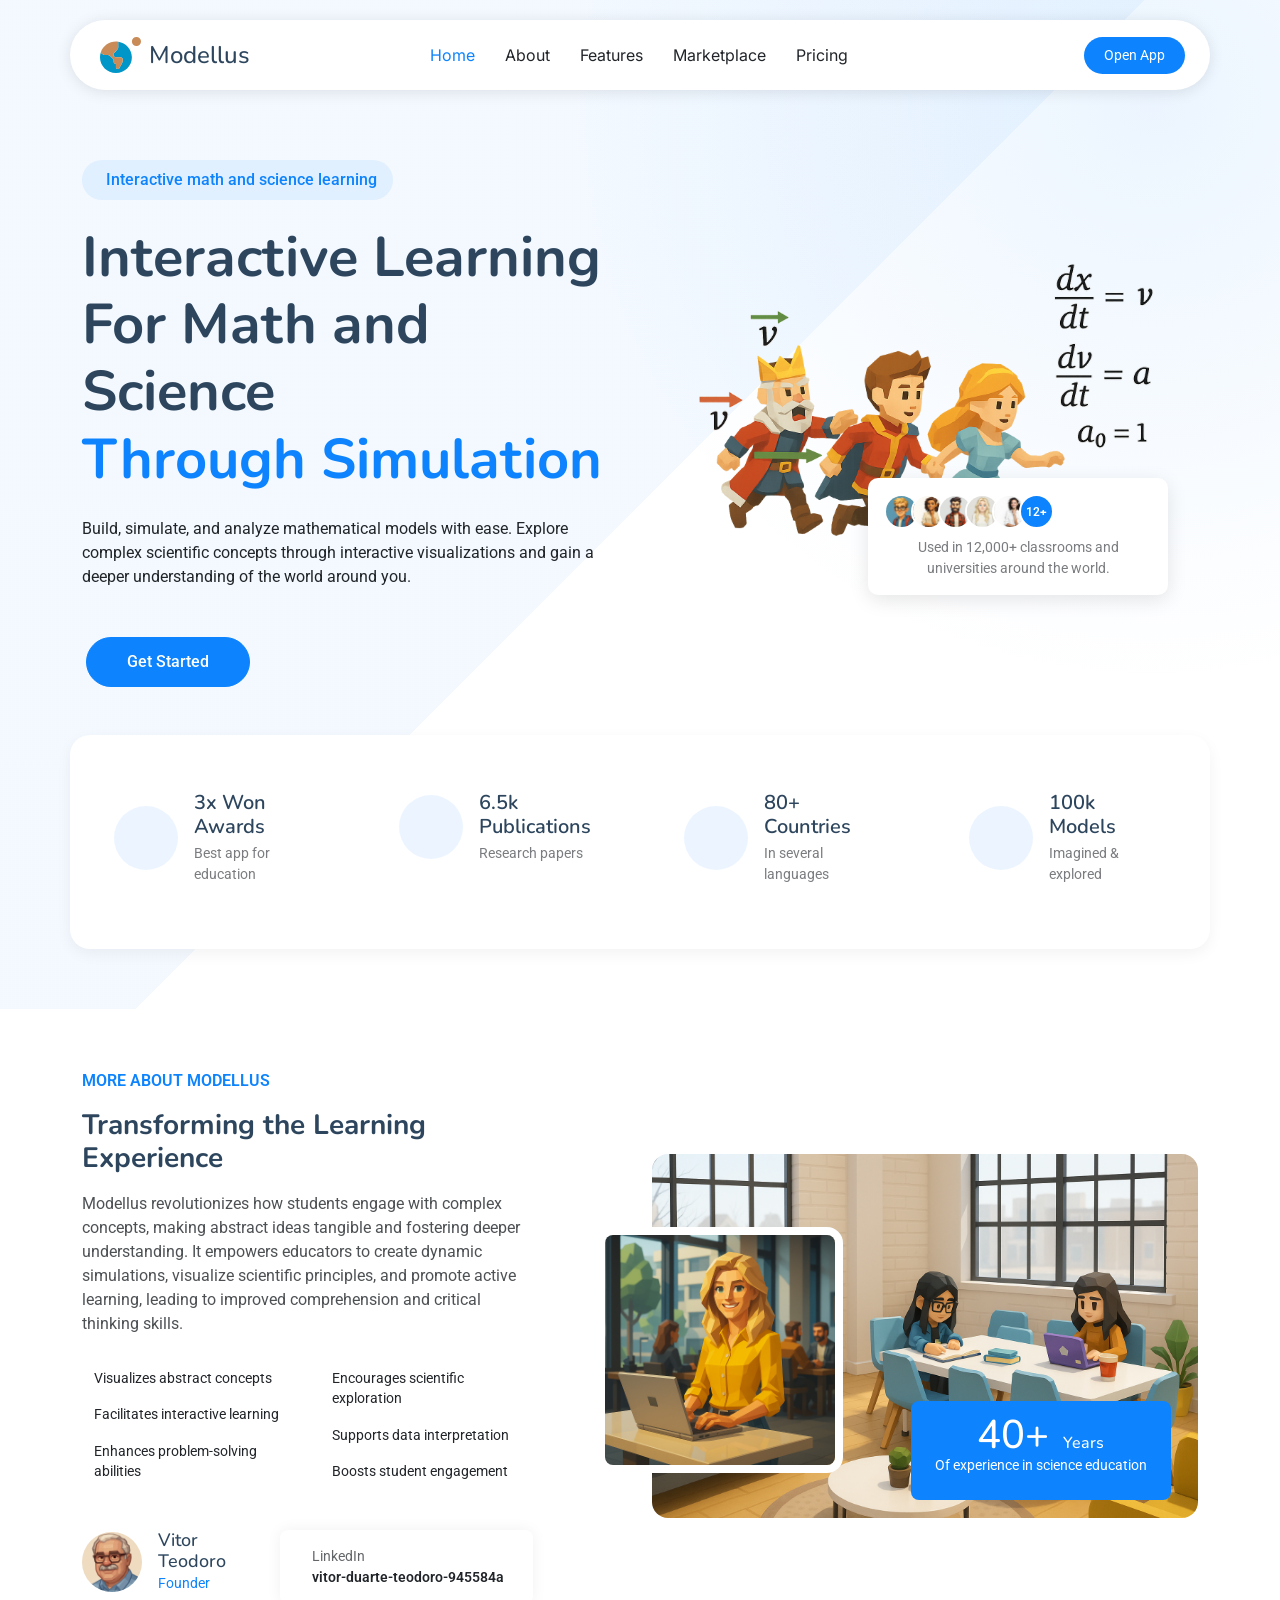
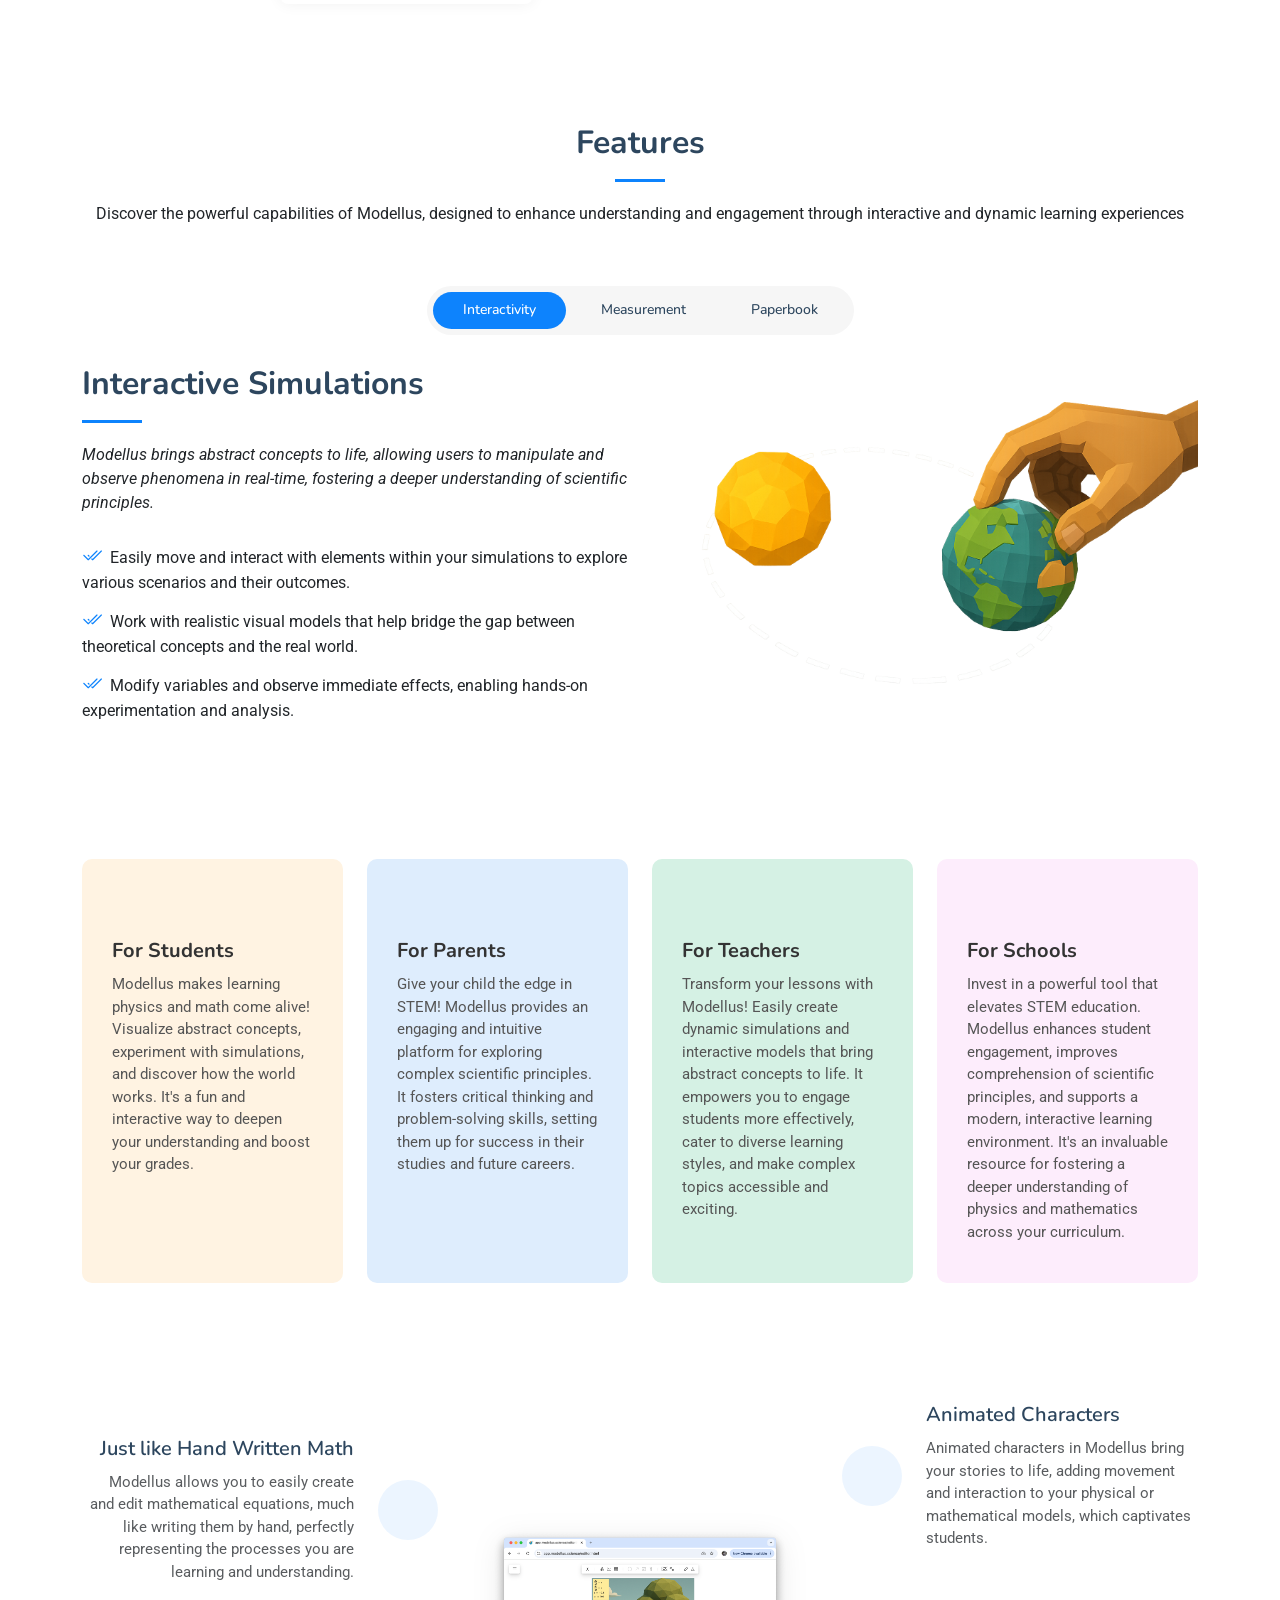
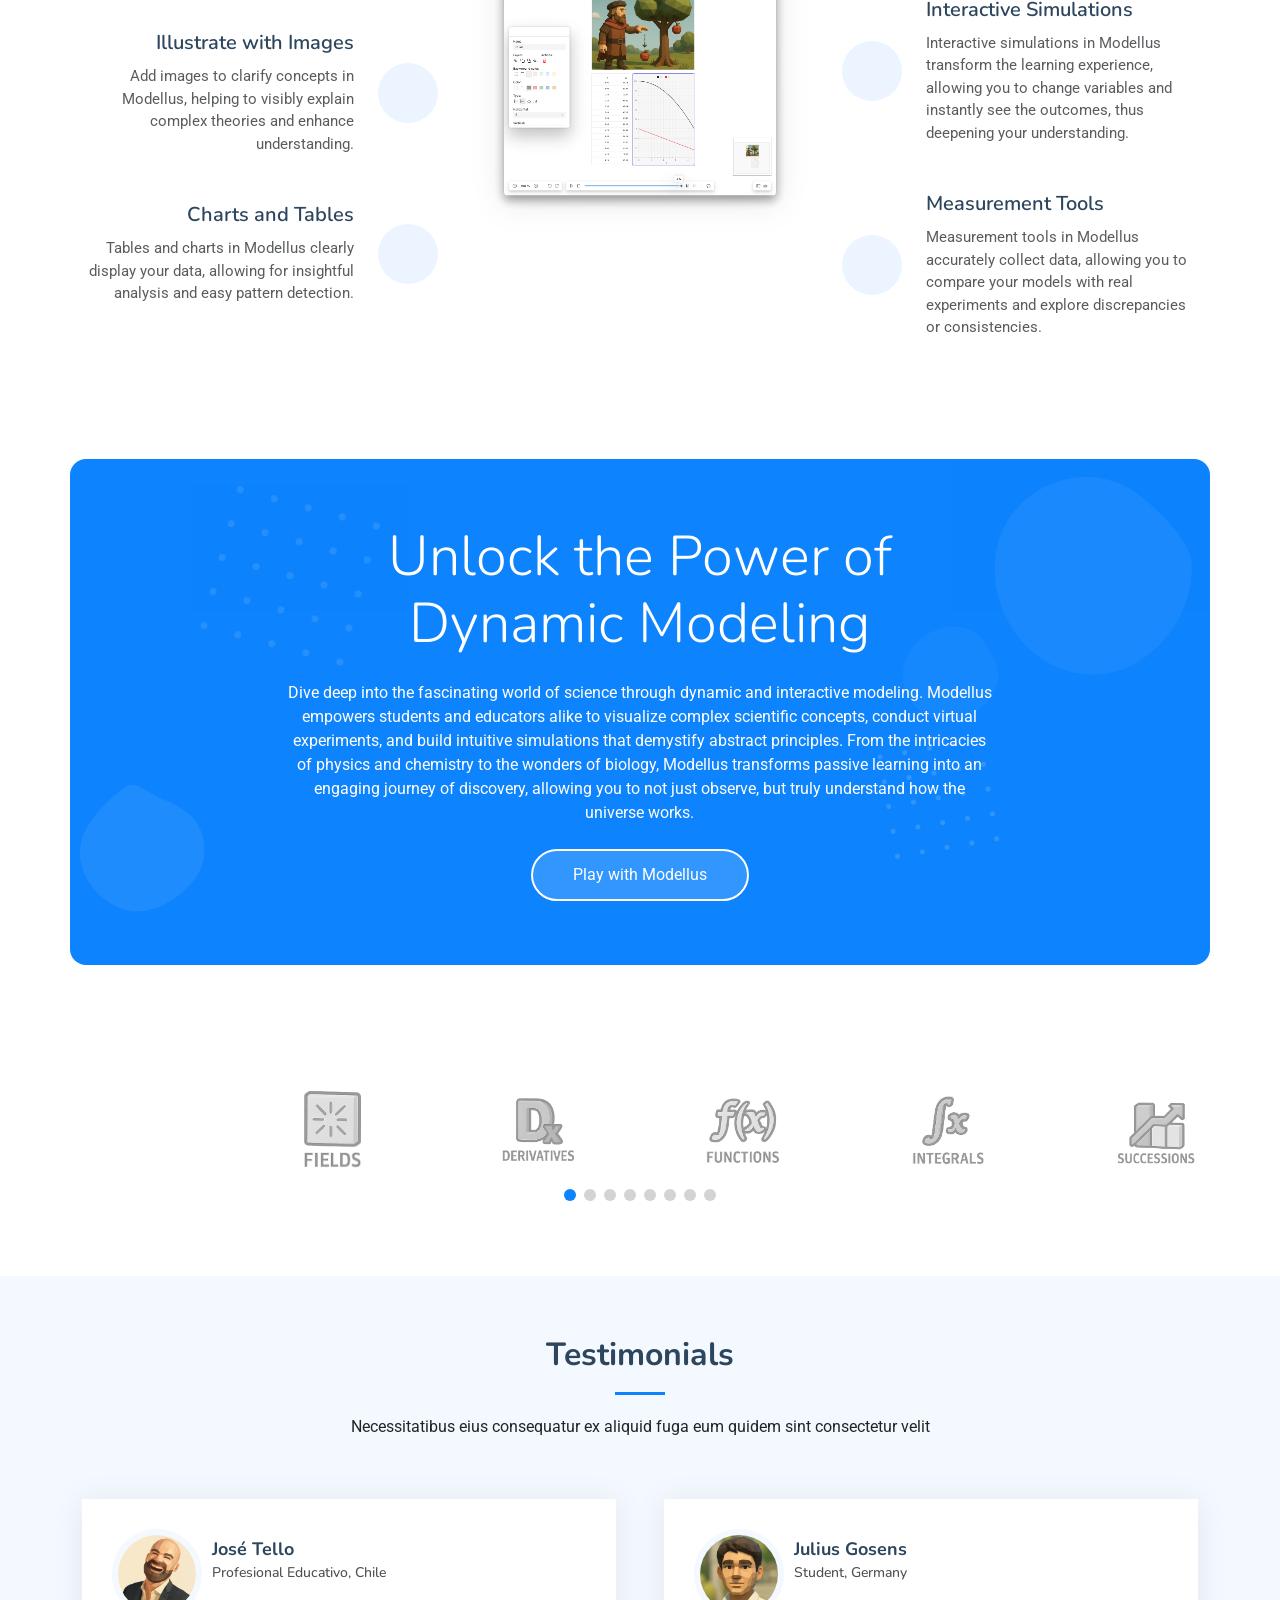
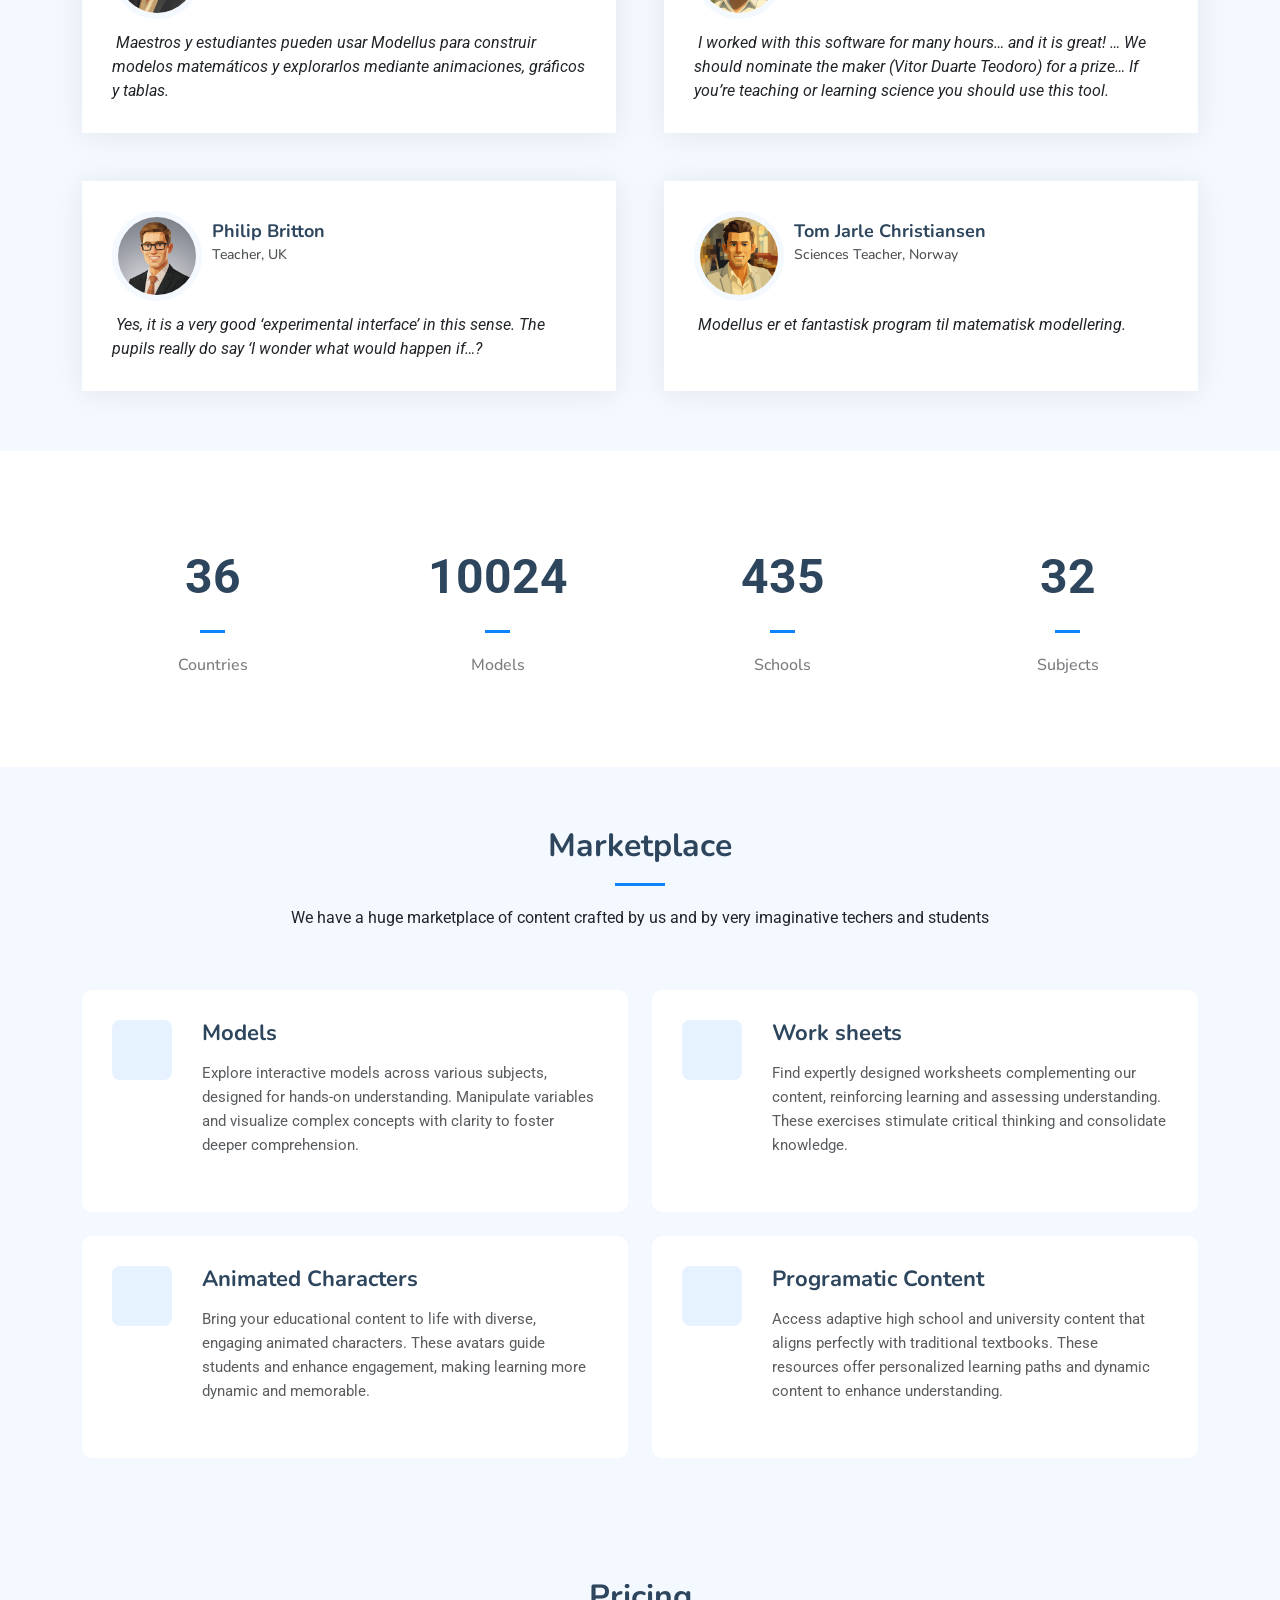
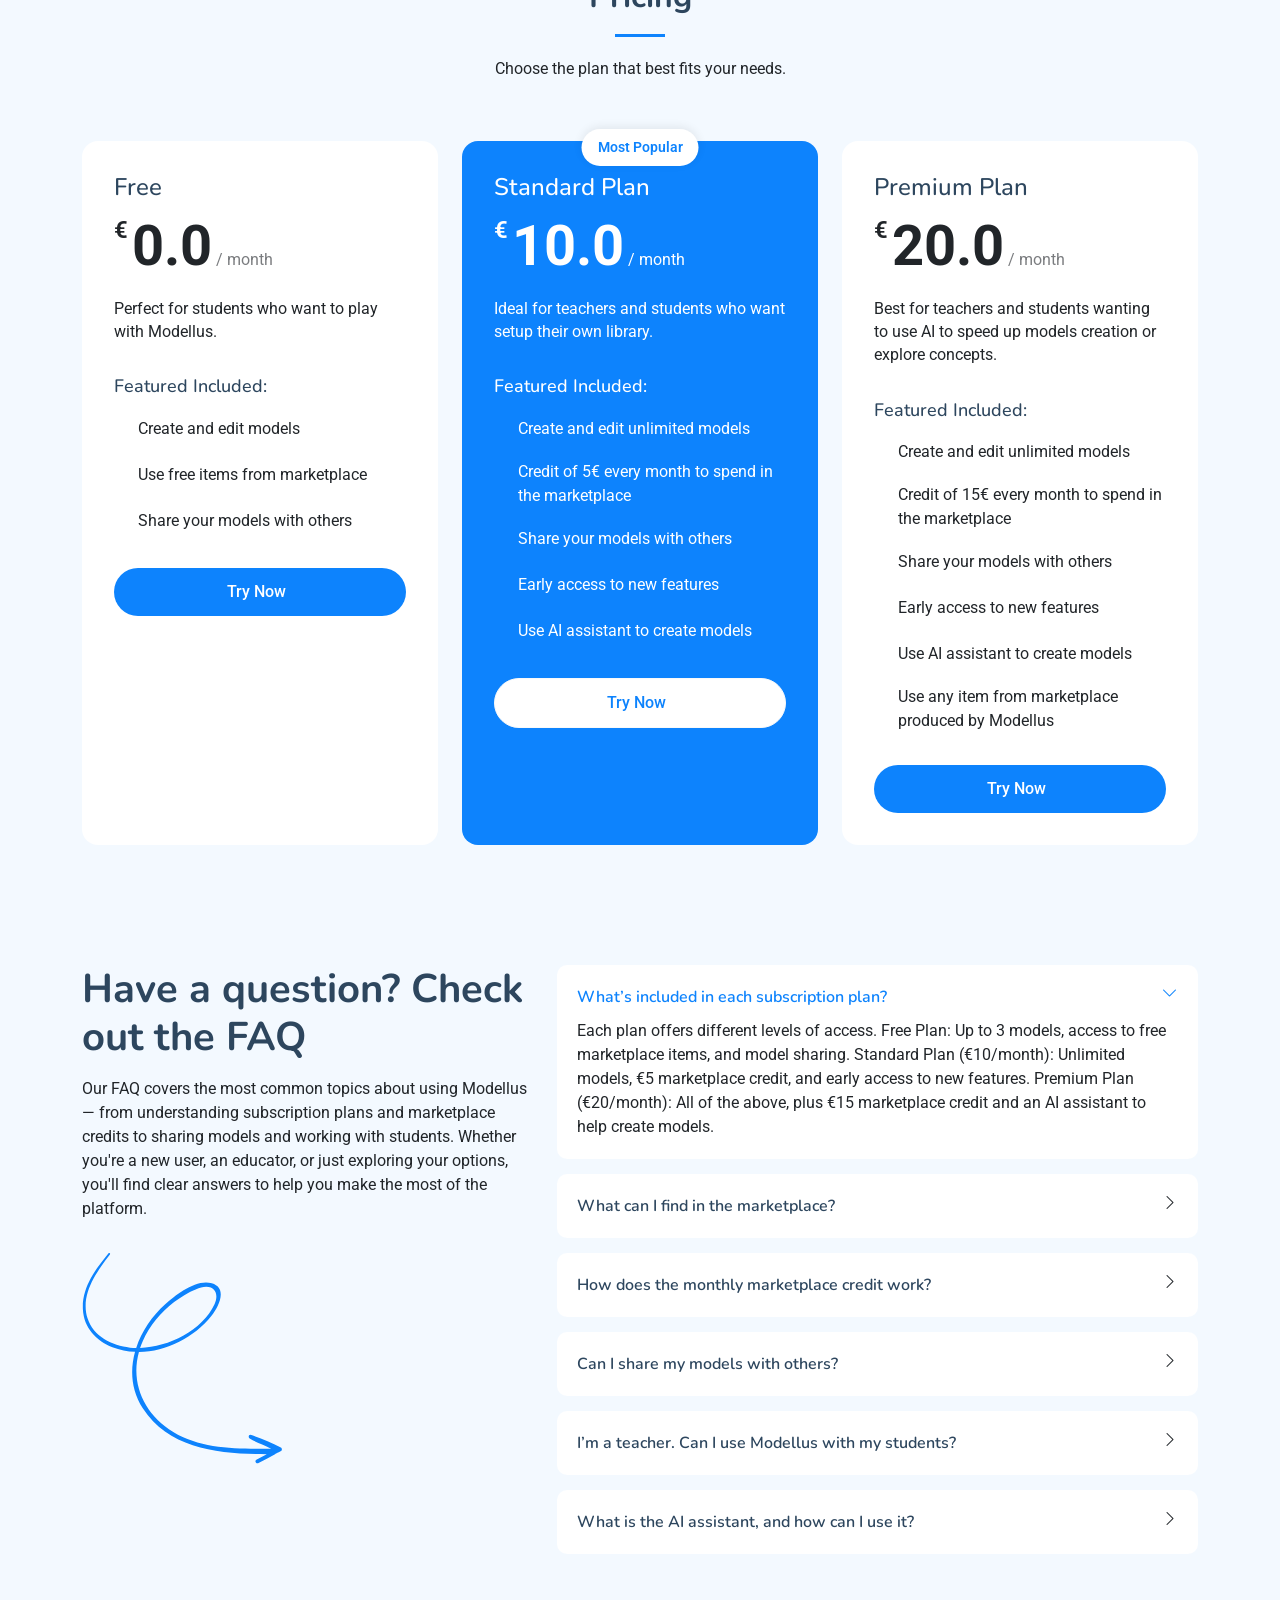
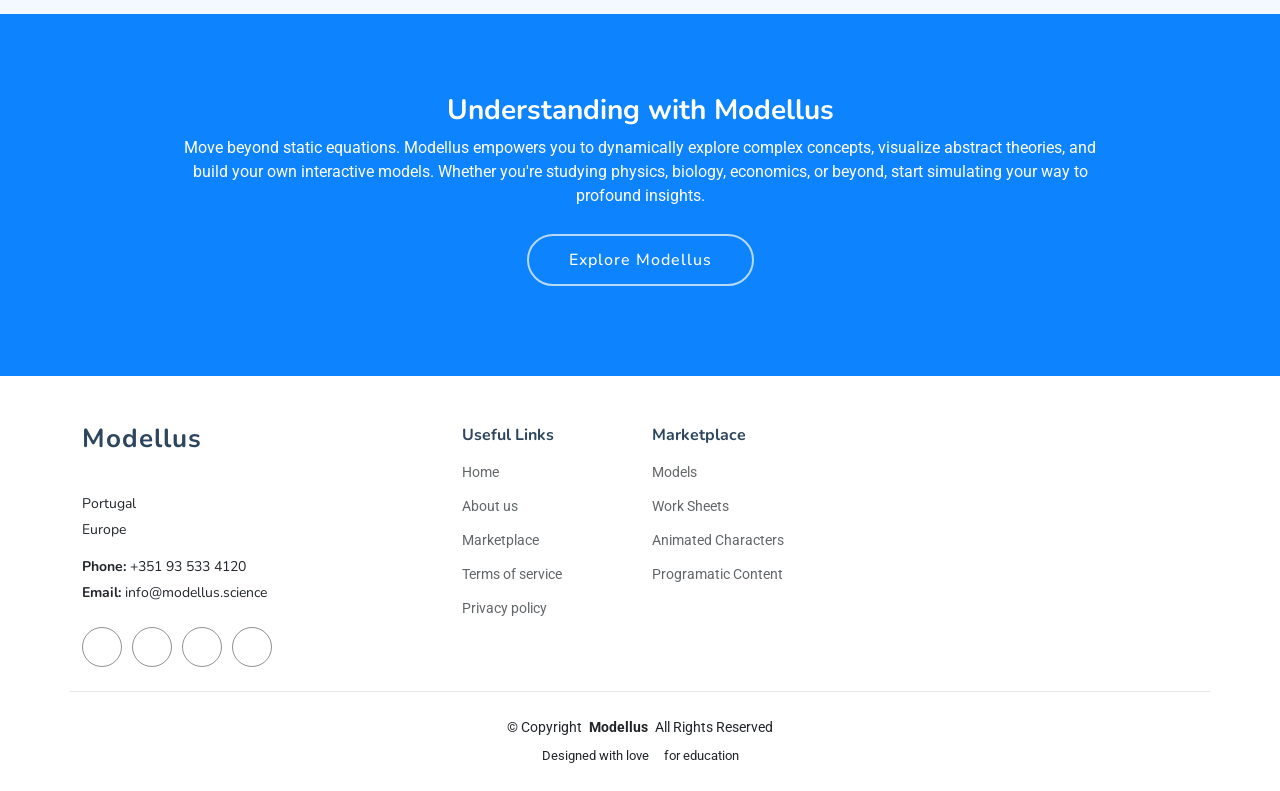
==== commit e9fe9ebc: "Adjusted pricing." ====
--- a/index.html
+++ b/index.html
@@ -811,7 +811,7 @@
               <ul class="features-list">
                 <li>
                   <i><i class="fa-solid fa-circle-check"></i></i>
-                  Create and edit up to 3 models
+                  Create and edit models
                 </li>
                 <li>
                   <i><i class="fa-solid fa-circle-check"></i></i>
@@ -860,6 +860,10 @@
                   <i><i class="fa-solid fa-circle-check"></i></i>
                   Early access to new features
                 </li>
+                <li>
+                  <i><i class="fa-solid fa-circle-check"></i></i>
+                  Use AI assistant to create models
+                </li>
               </ul>
 
               <a href="https://app.modellus.science" class="btn btn-light">
@@ -901,6 +905,10 @@
                 <li>
                   <i><i class="fa-solid fa-circle-check"></i></i>
                   Use AI assistant to create models
+                </li>
+                <li>
+                  <i><i class="fa-solid fa-circle-check"></i></i>
+                  Use any item from marketplace produced by Modellus
                 </li>
               </ul>
 
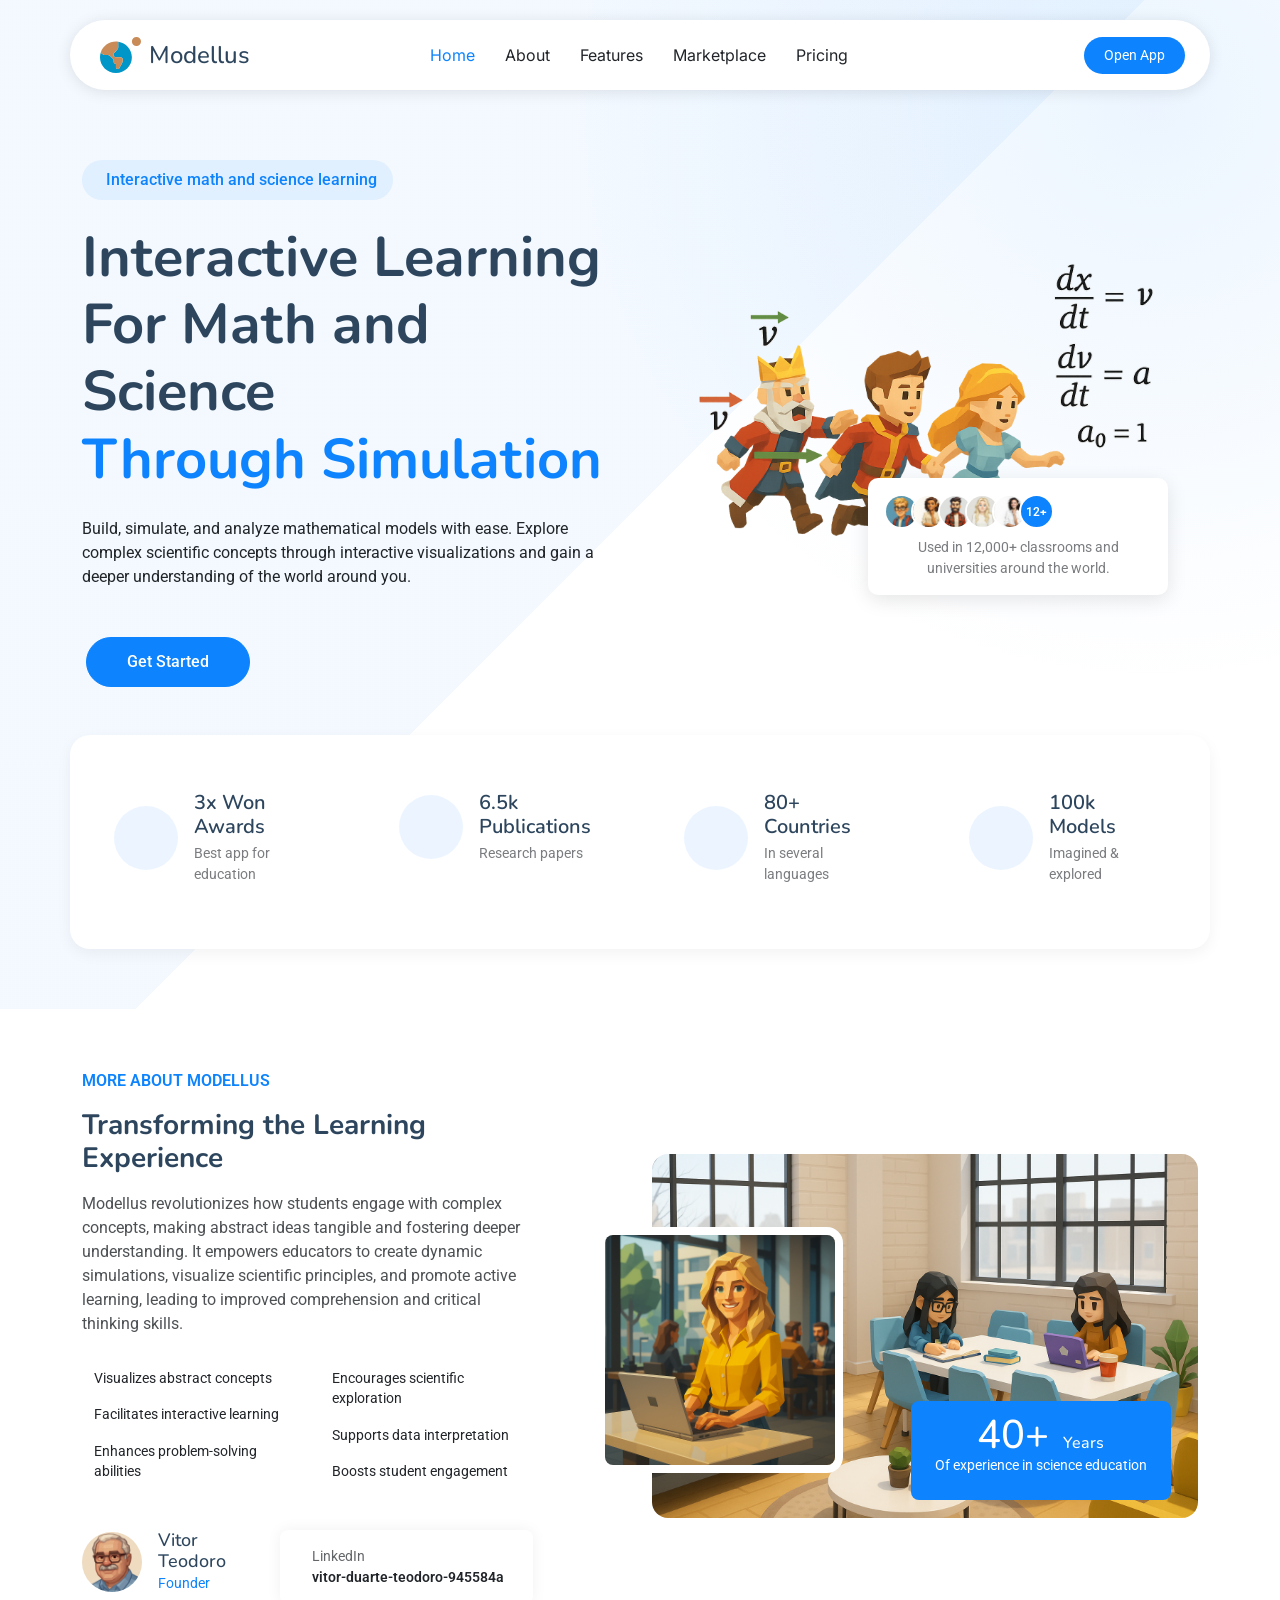
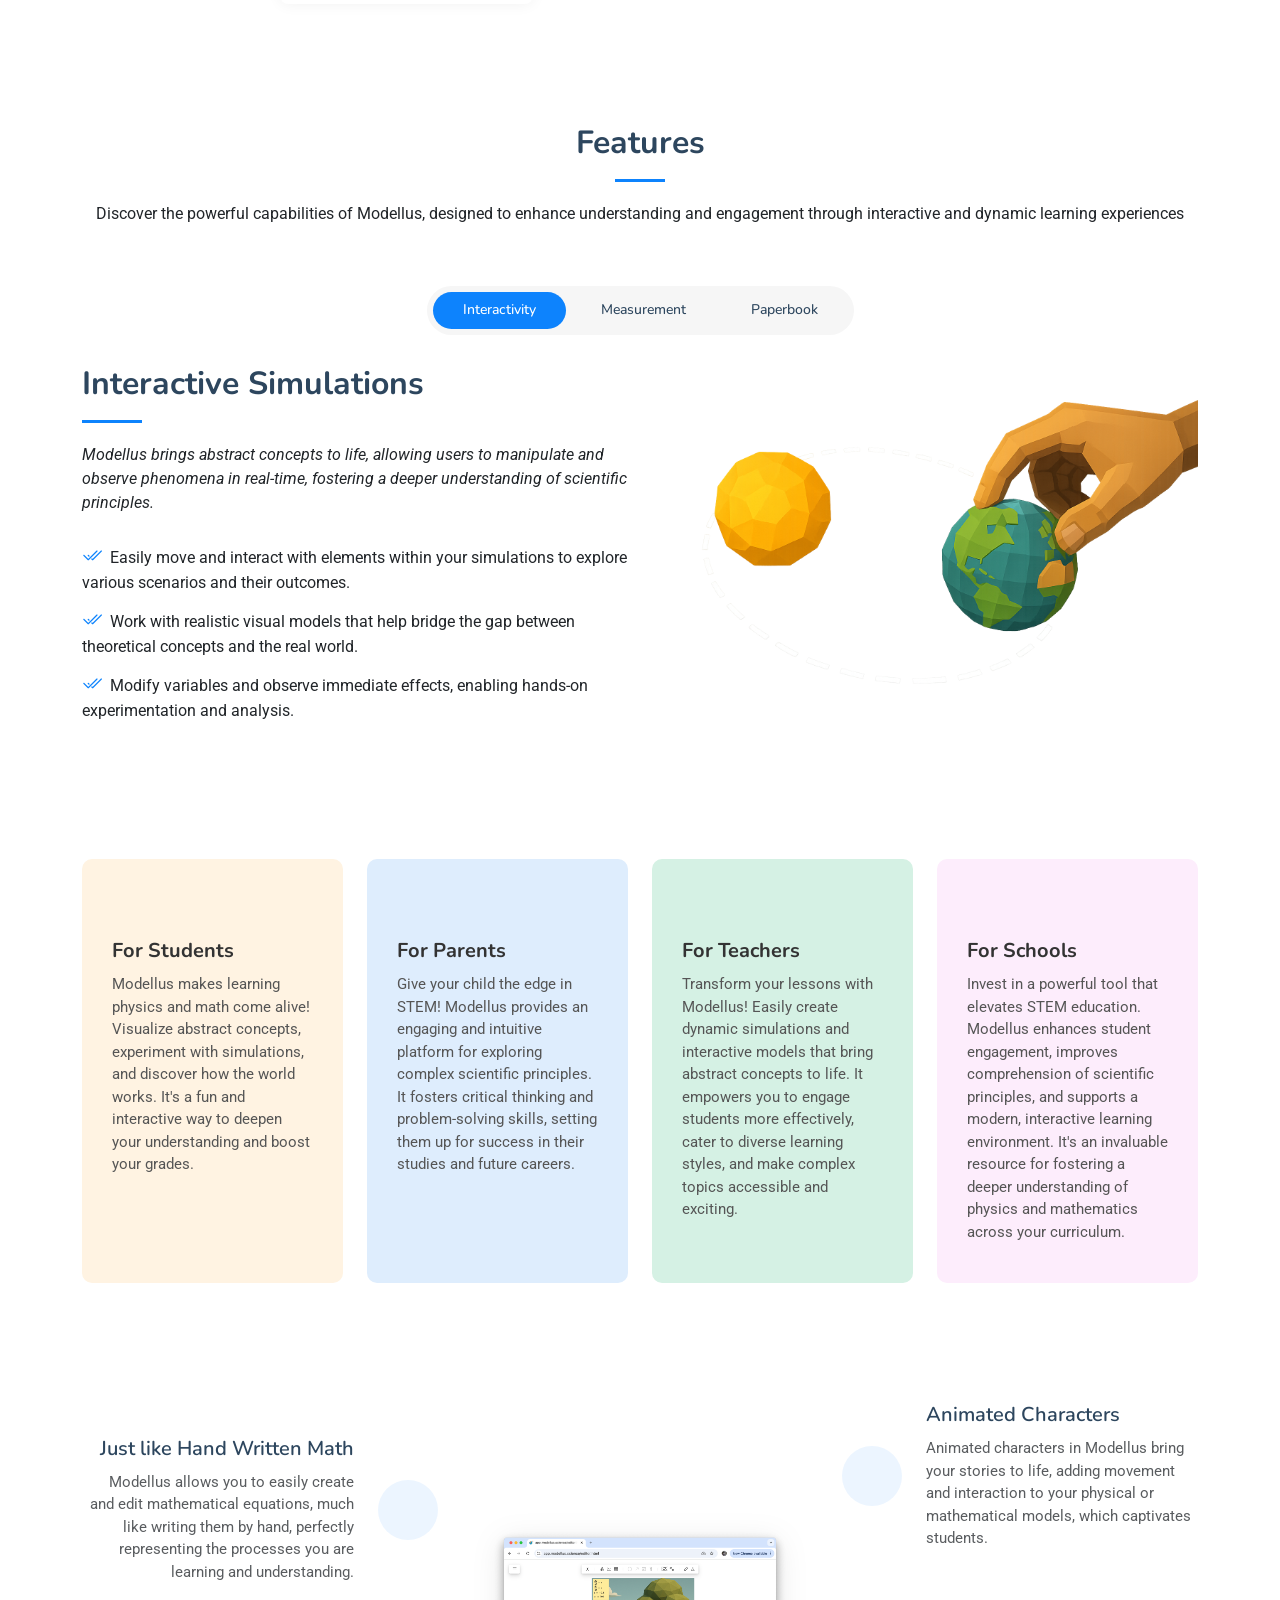
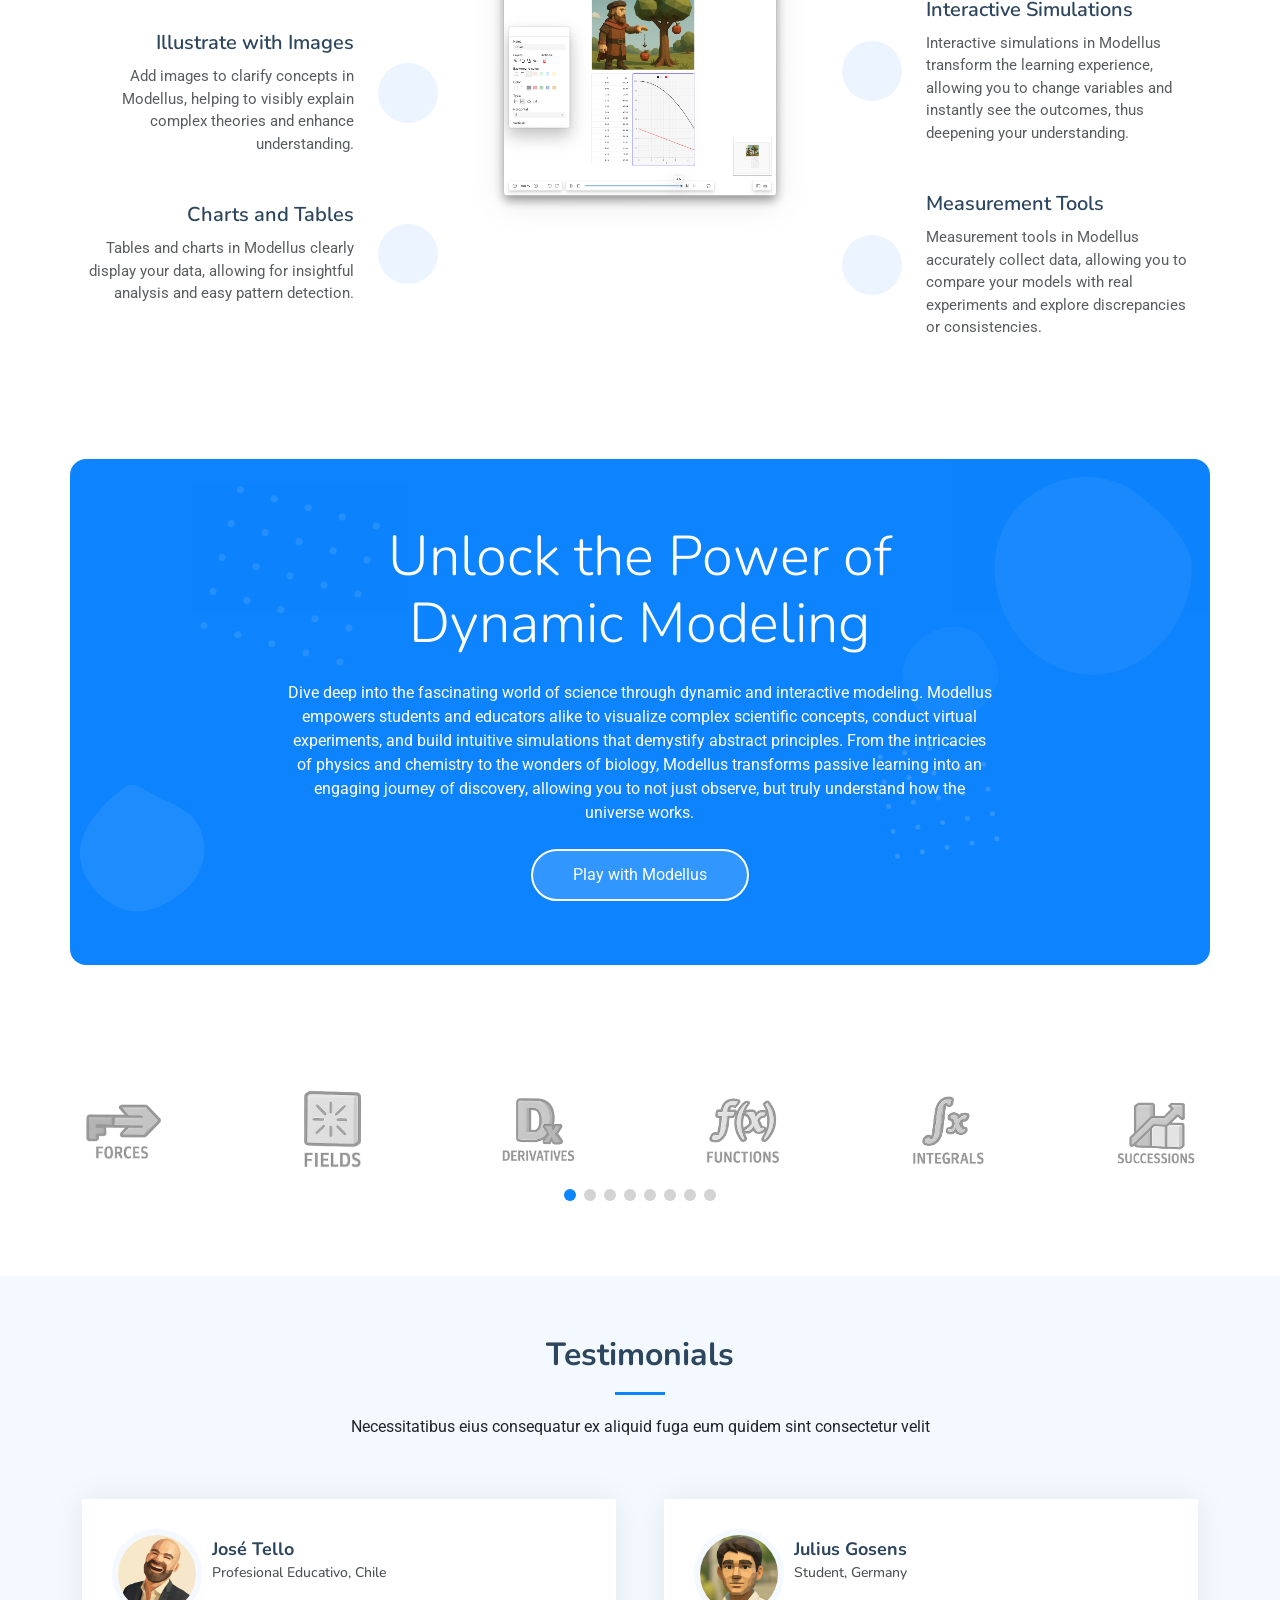
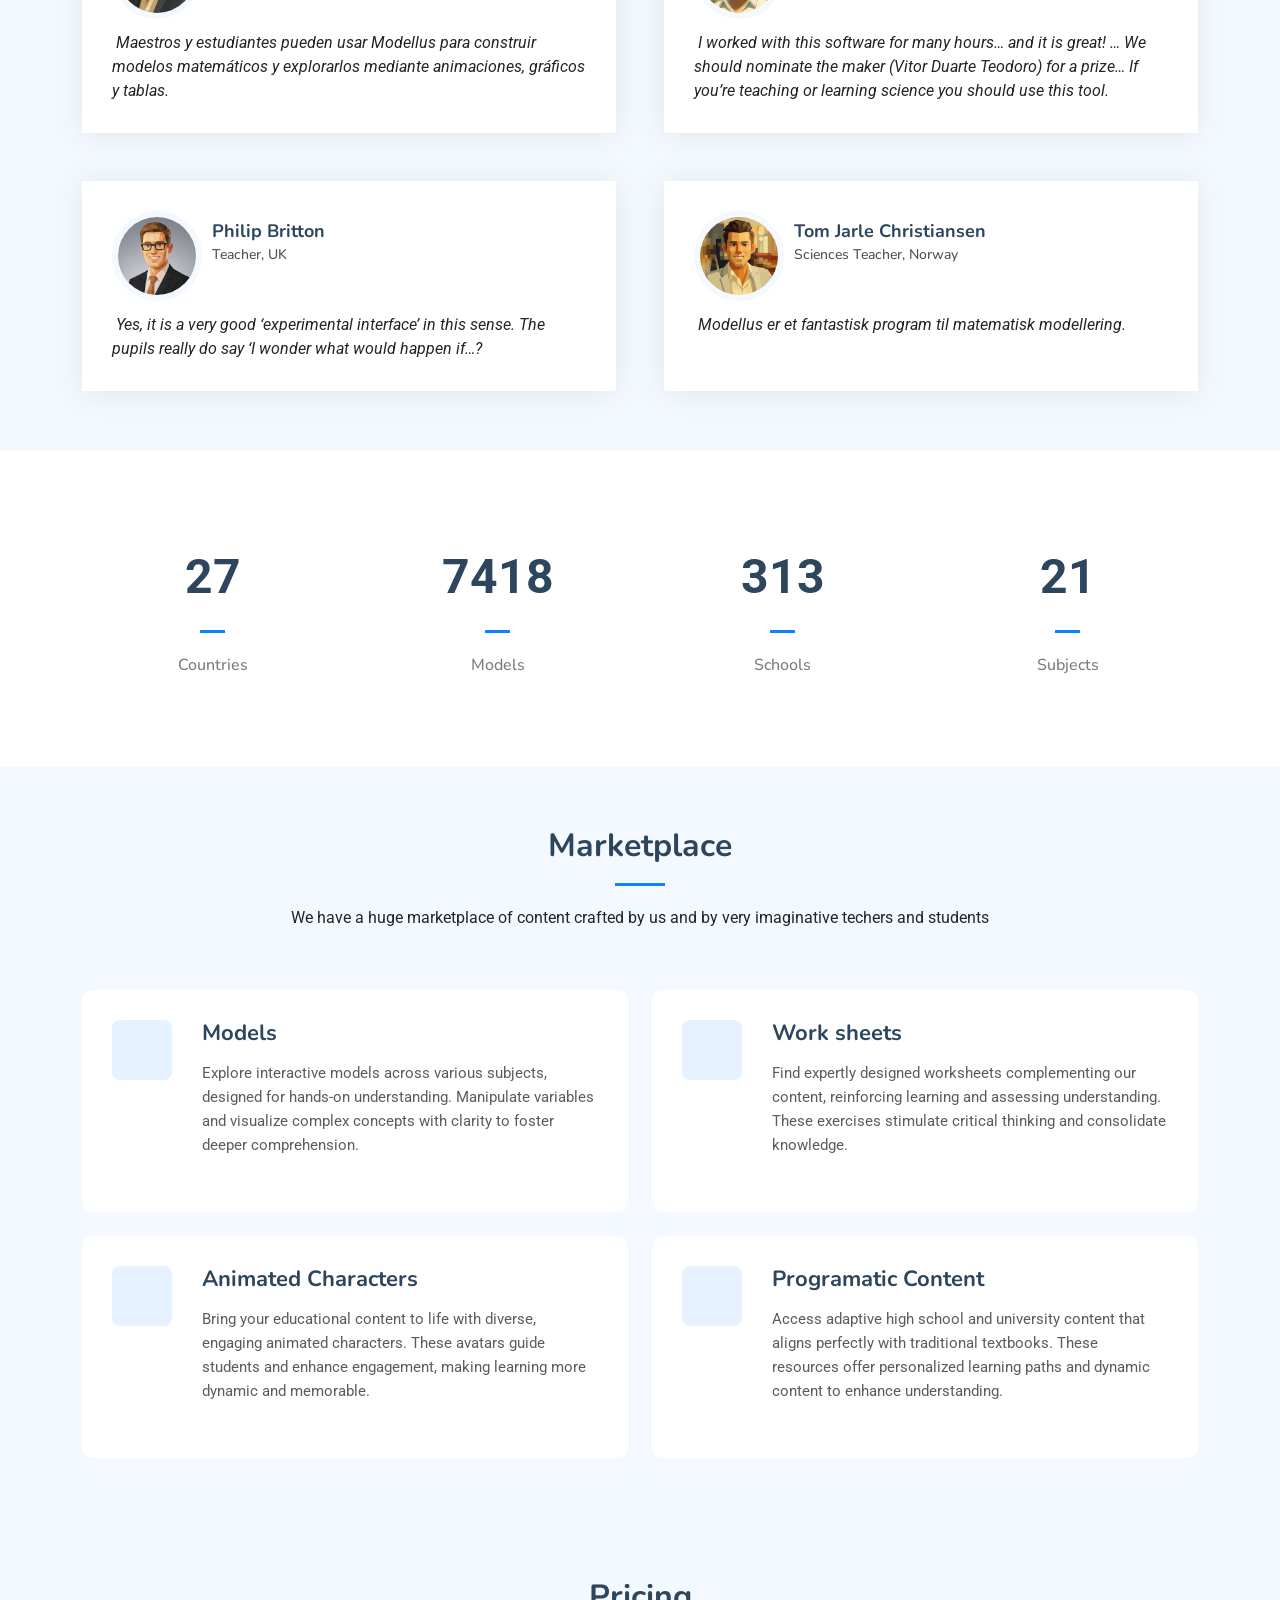
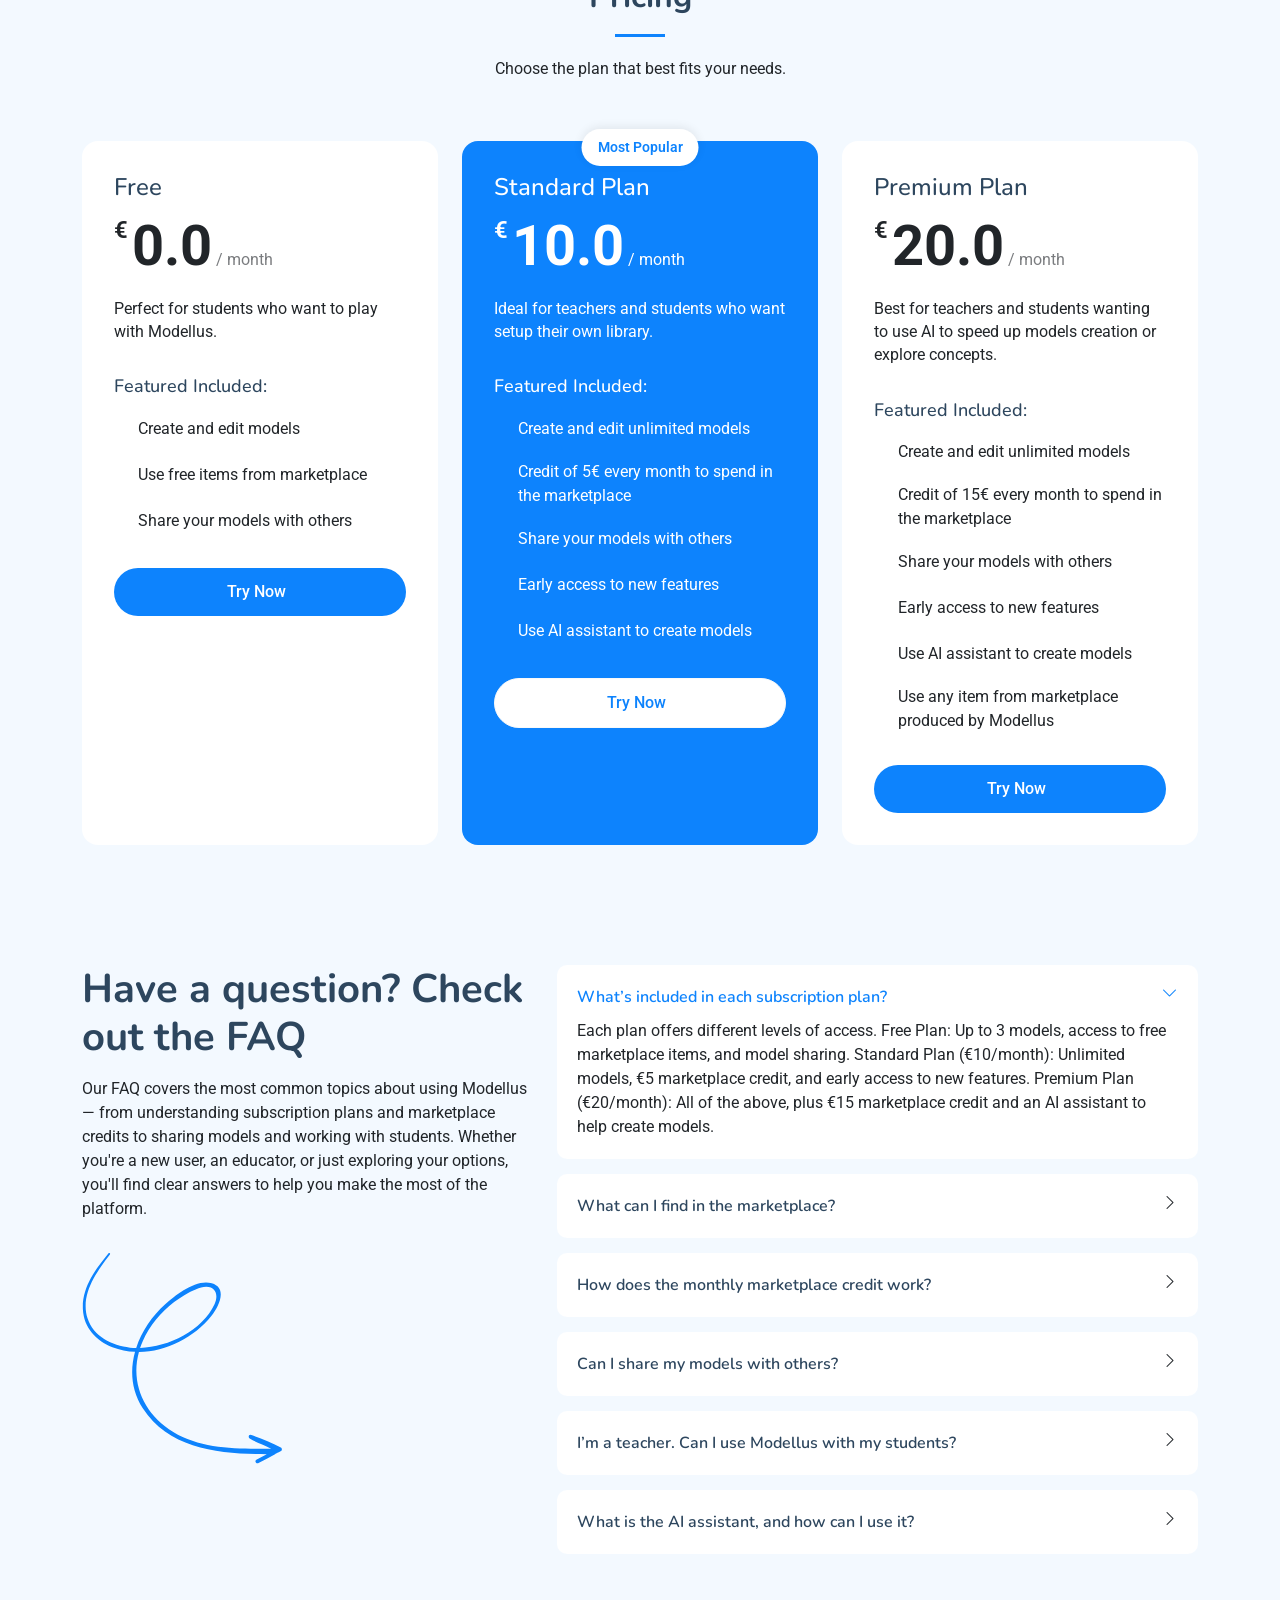
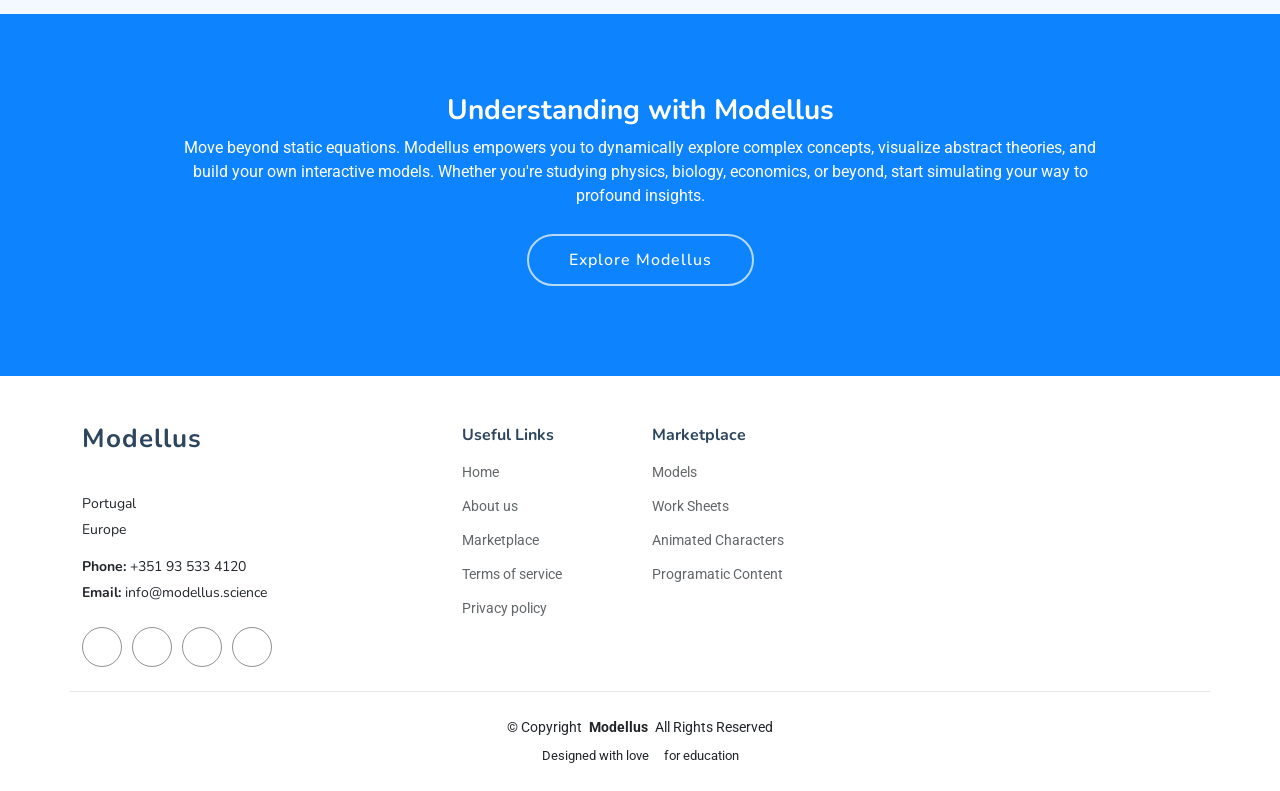
==== commit 6af8b10b: "Fixed forces image." ====
--- a/index.html
+++ b/index.html
@@ -572,7 +572,7 @@
             }
           </script>
           <div class="swiper-wrapper align-items-center">
-            <div class="swiper-slide"><img src="assets/img/clients/Forces.png" class="img-fluid" alt=""></div>
+            <div class="swiper-slide"><img src="assets/img/clients/Forces.PNG" class="img-fluid" alt=""></div>
             <div class="swiper-slide"><img src="assets/img/clients/Fields.PNG" class="img-fluid" alt=""></div>
             <div class="swiper-slide"><img src="assets/img/clients/Derivatives.PNG" class="img-fluid" alt=""></div>
             <div class="swiper-slide"><img src="assets/img/clients/Functions.PNG" class="img-fluid" alt=""></div>
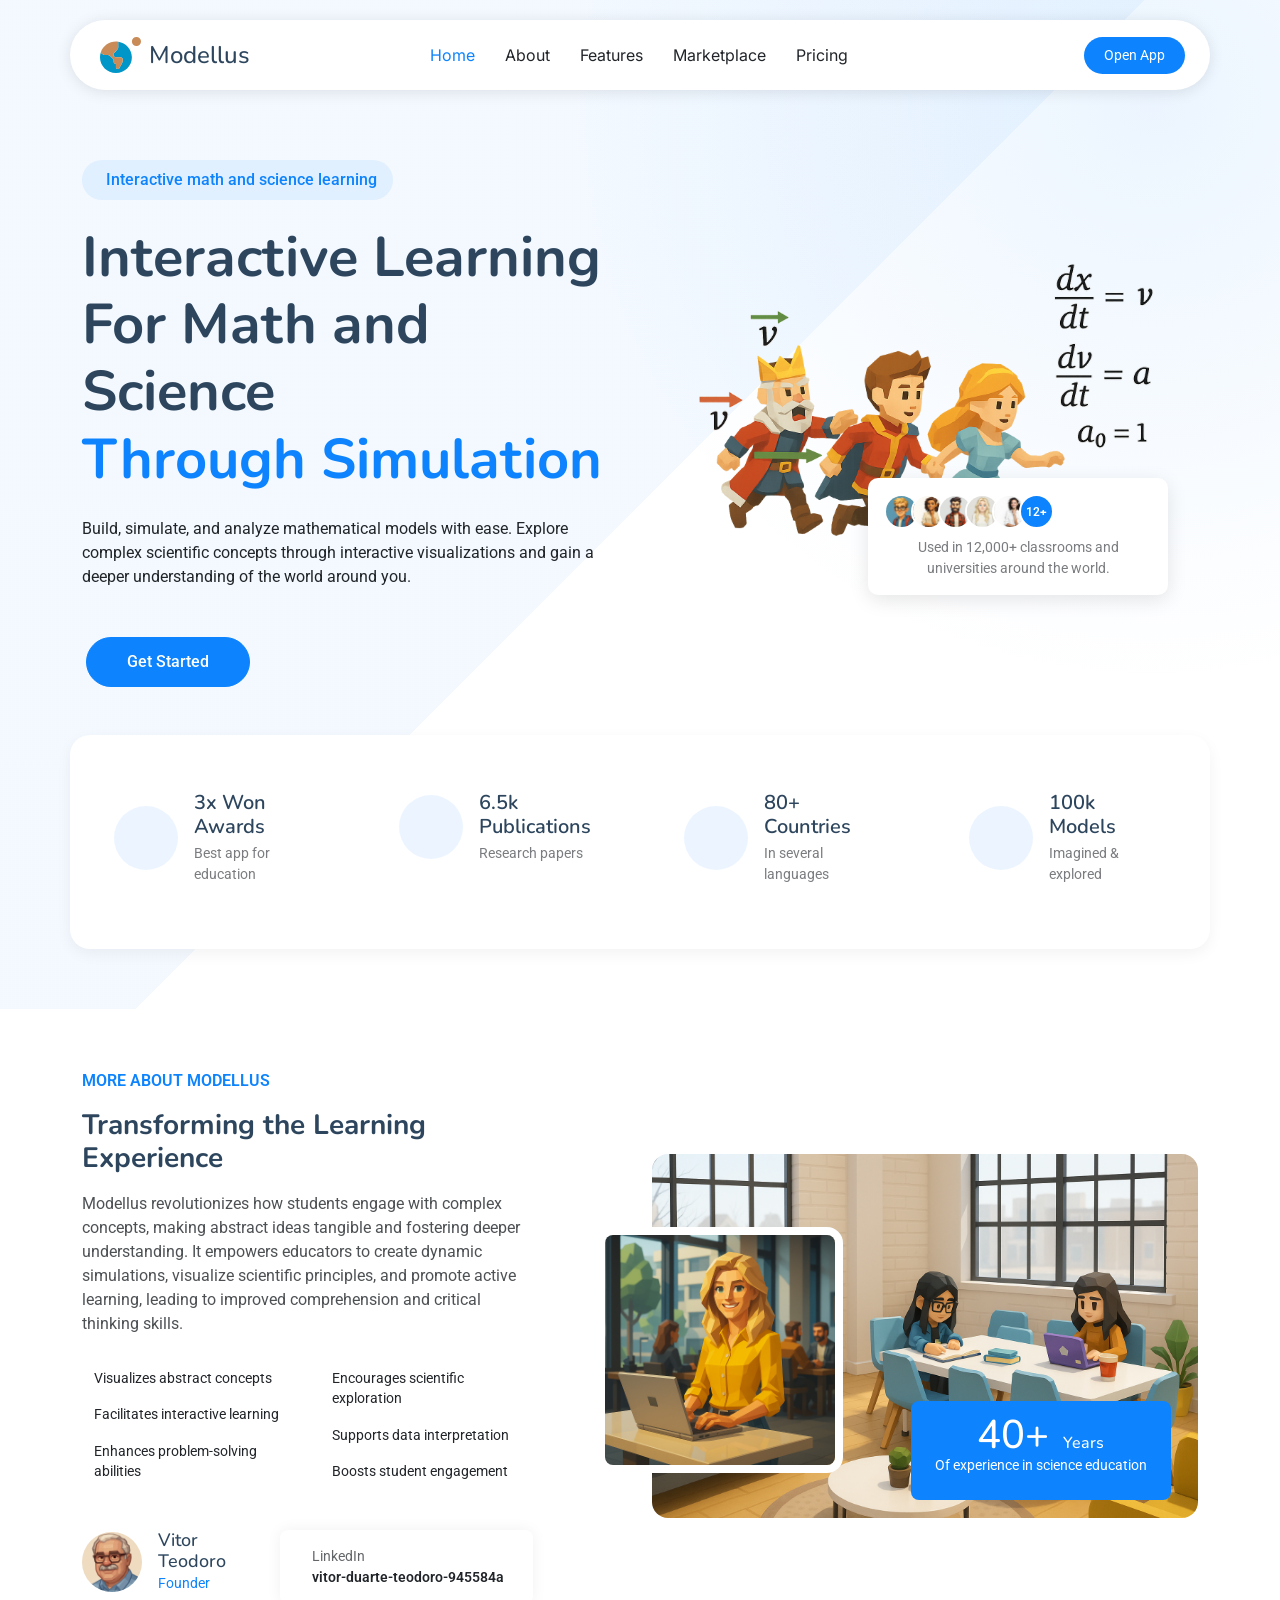
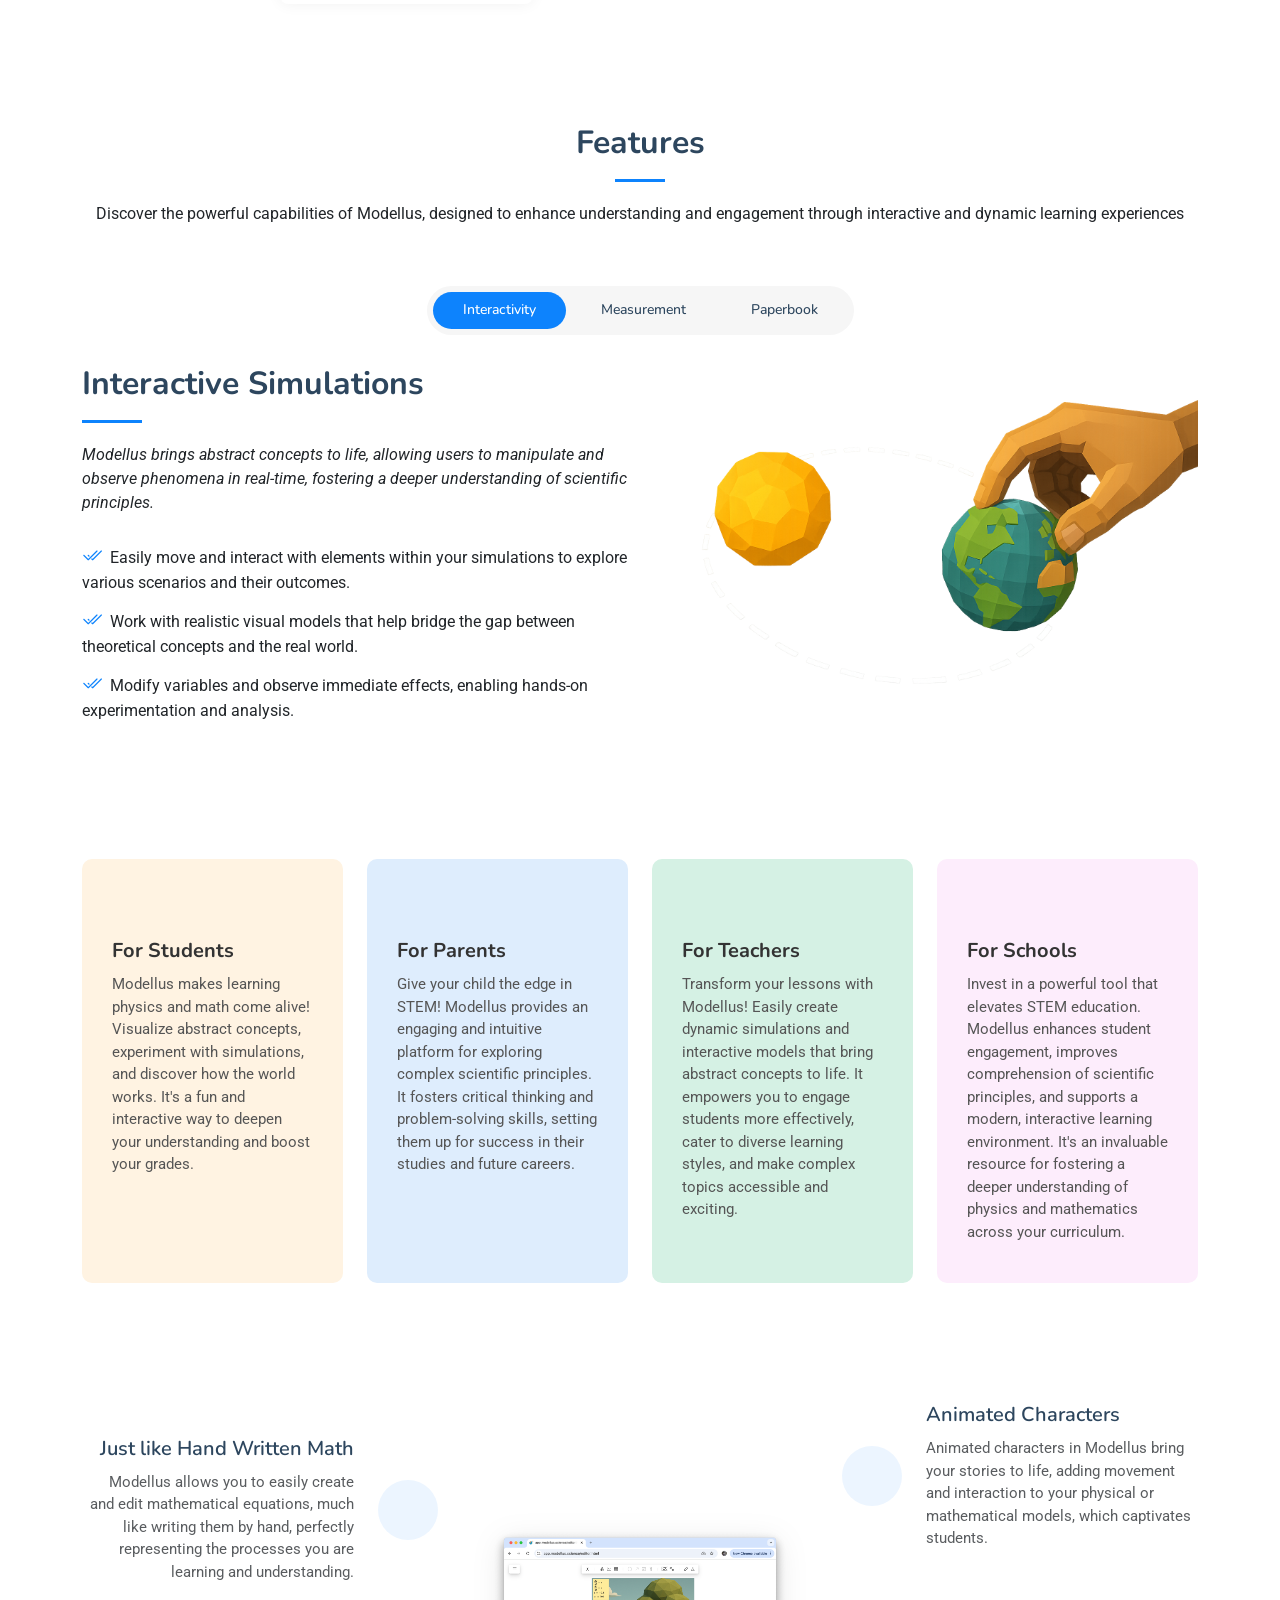
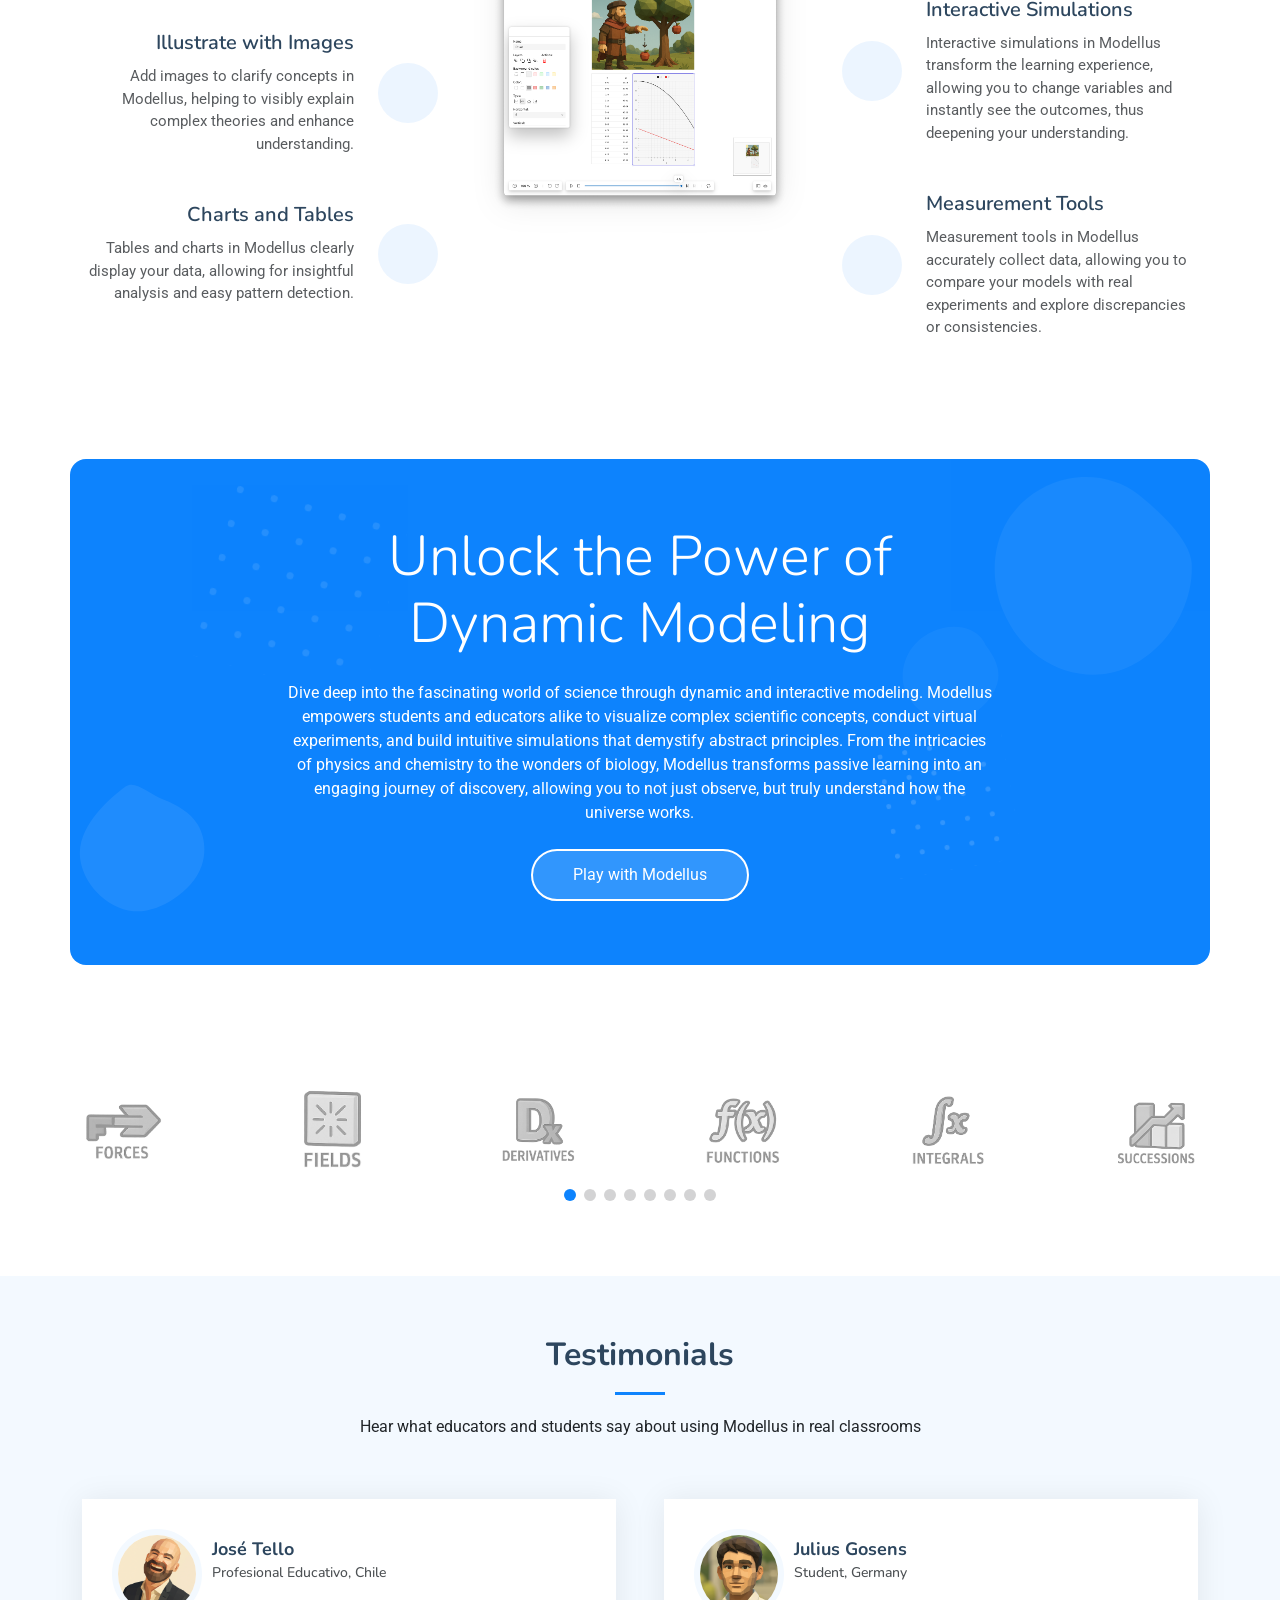
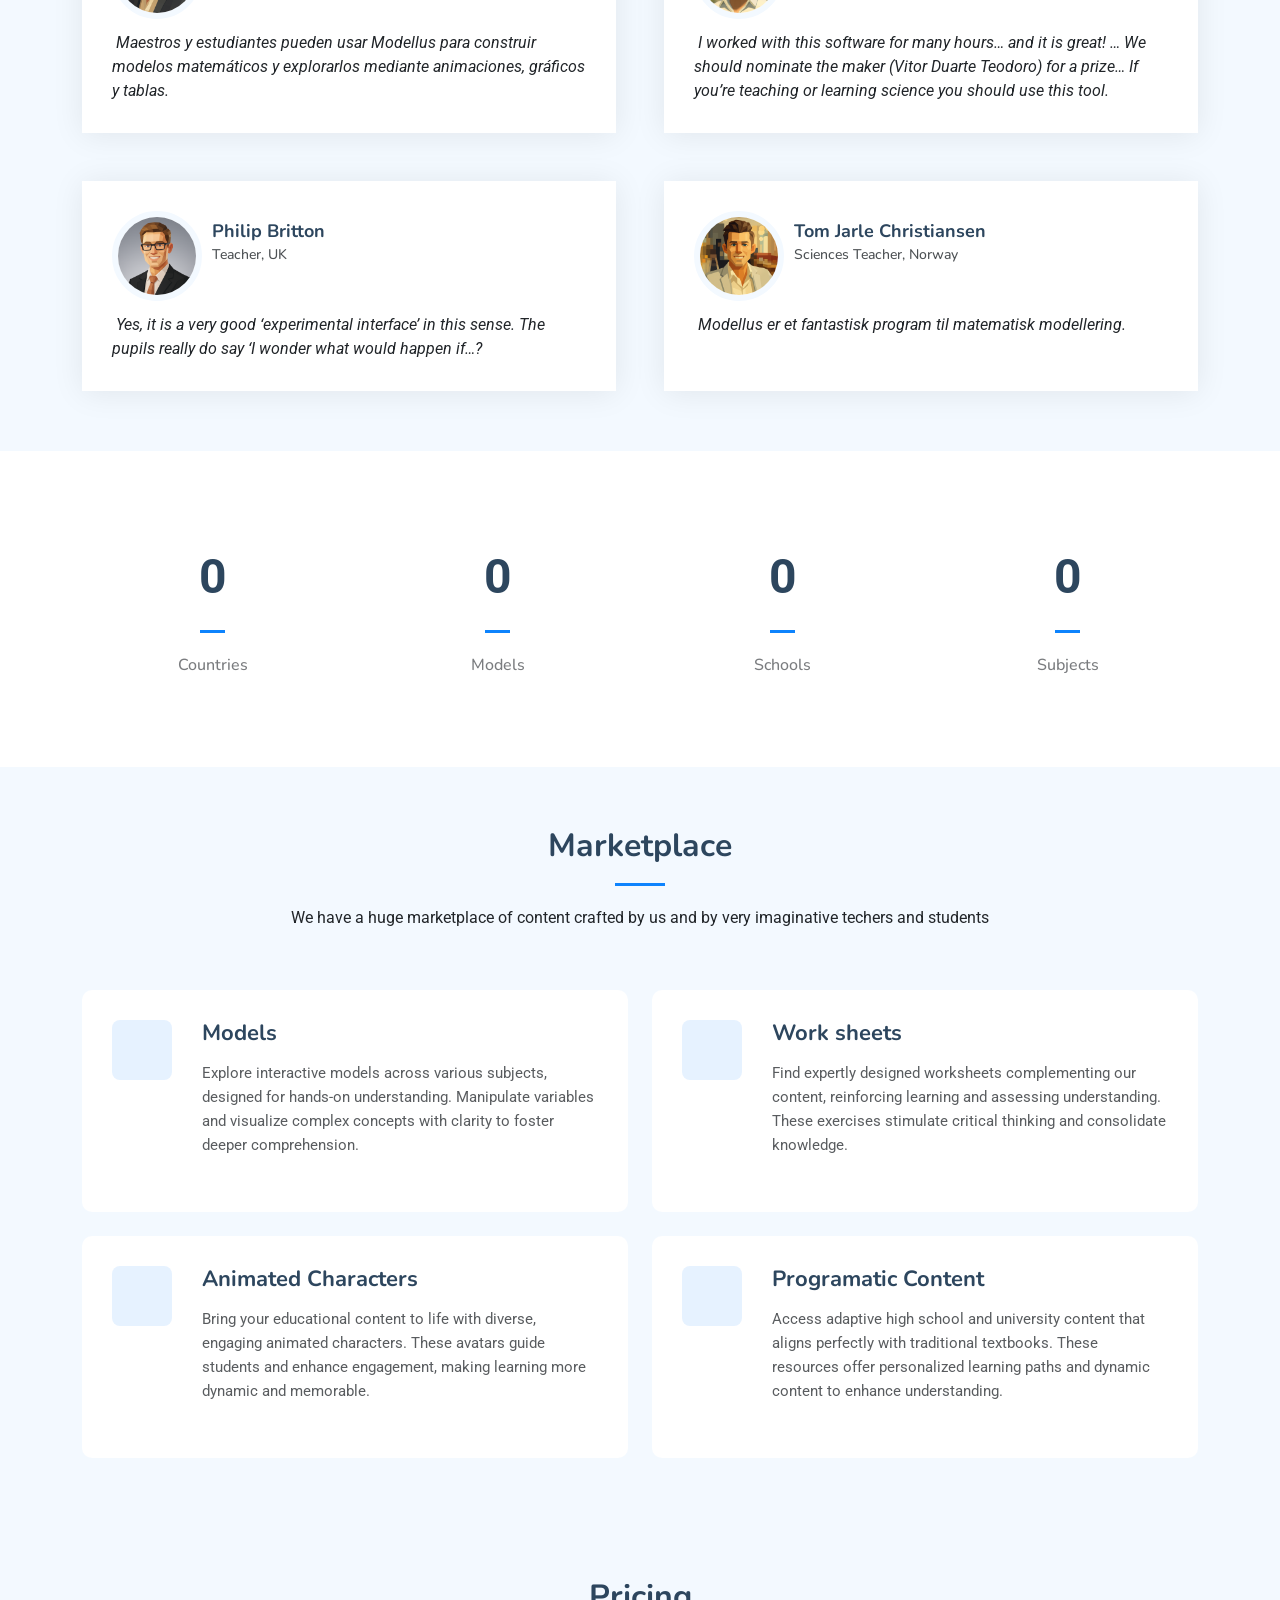
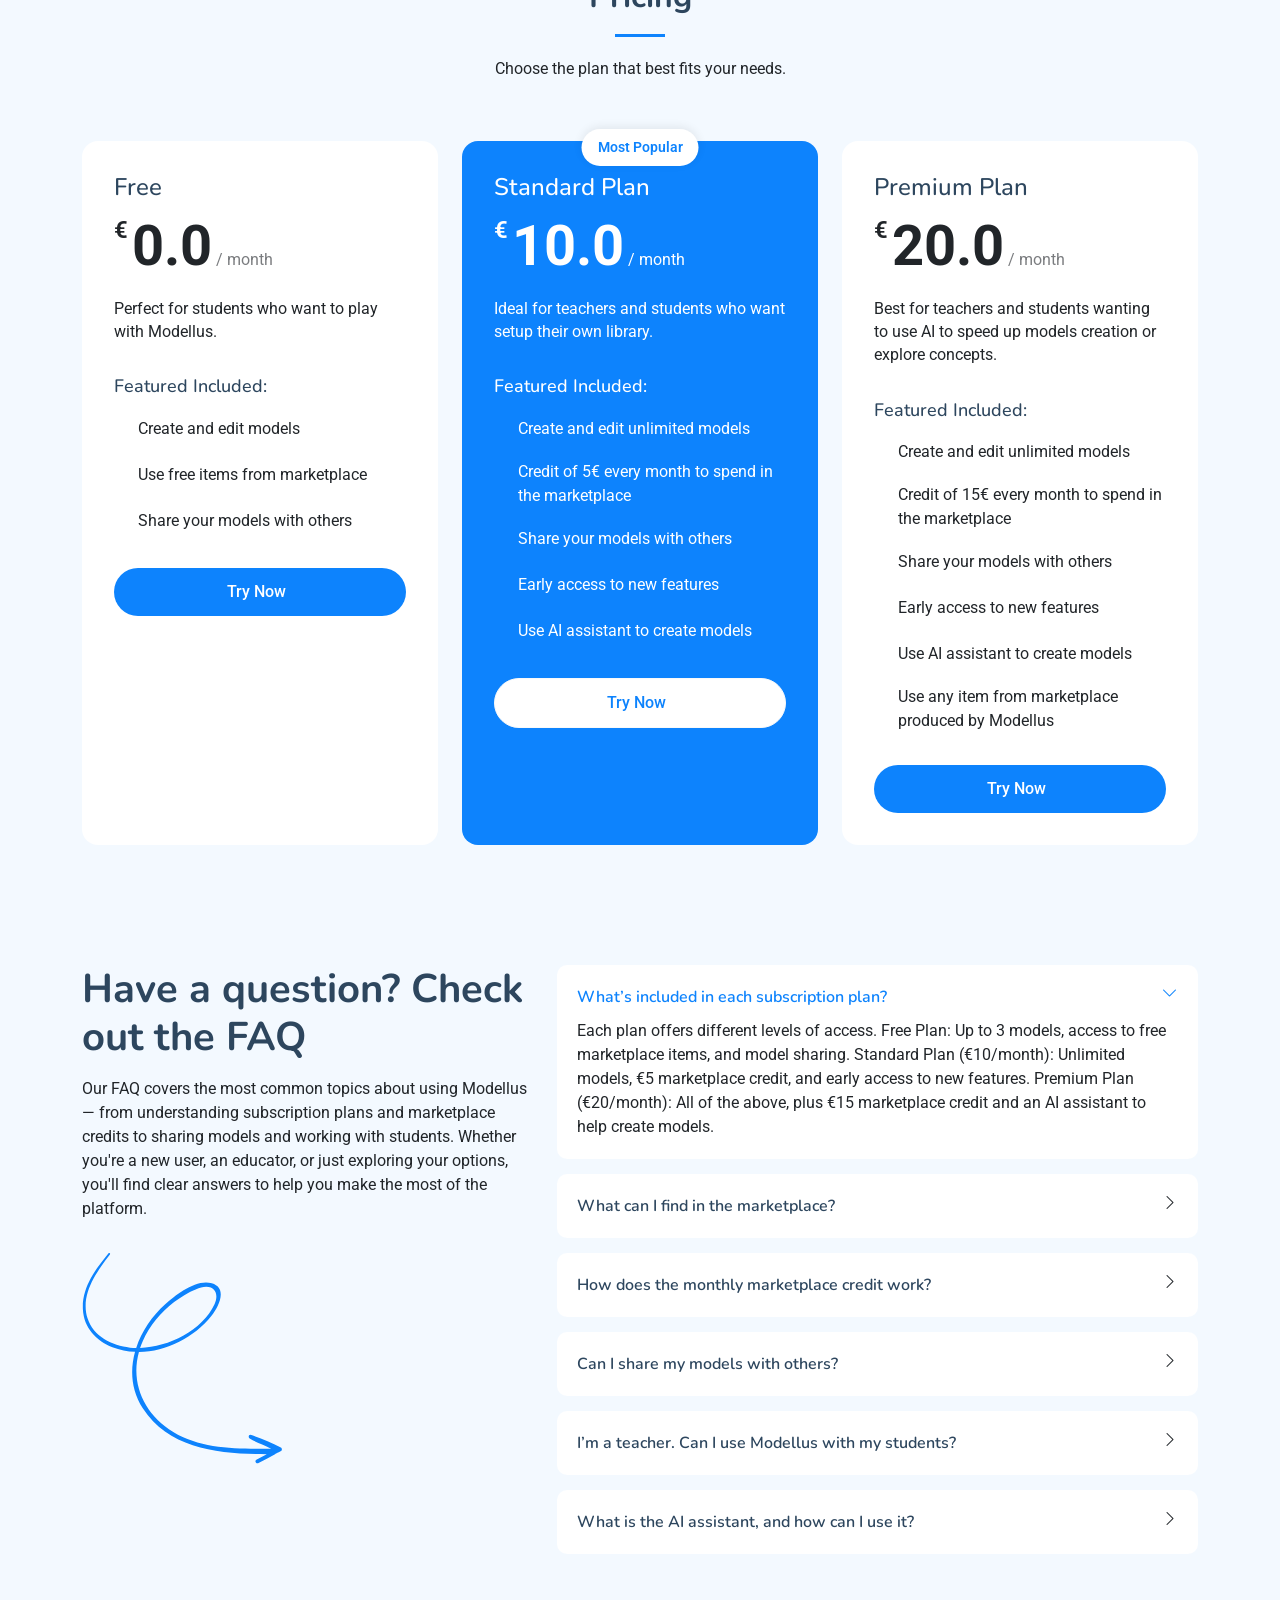
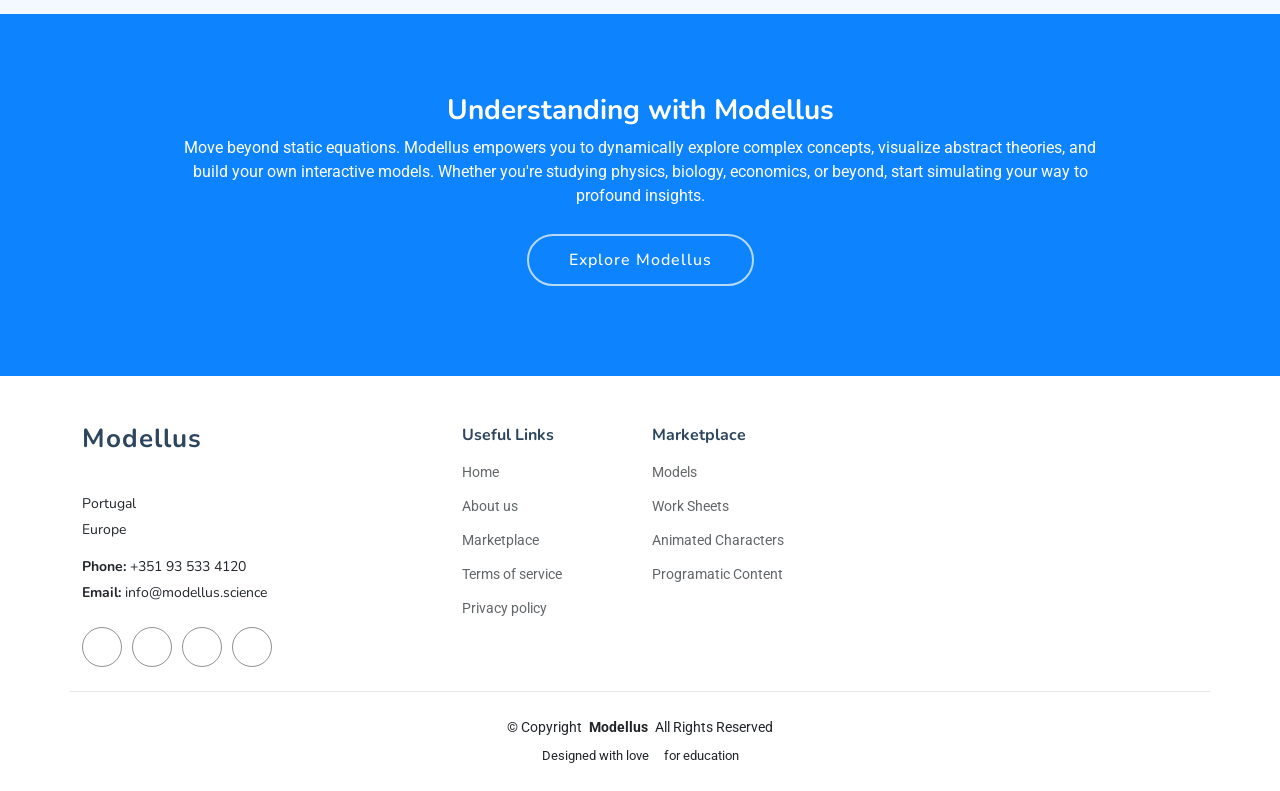
==== commit 3718250e: "Added testimonials tag line." ====
--- a/index.html
+++ b/index.html
@@ -594,7 +594,7 @@
       <!-- Section Title -->
       <div class="container section-title" data-aos="fade-up">
         <h2>Testimonials</h2>
-        <p>Necessitatibus eius consequatur ex aliquid fuga eum quidem sint consectetur velit</p>
+        <p>Hear what educators and students say about using Modellus in real classrooms</p>
       </div><!-- End Section Title -->
 
       <div class="container">
